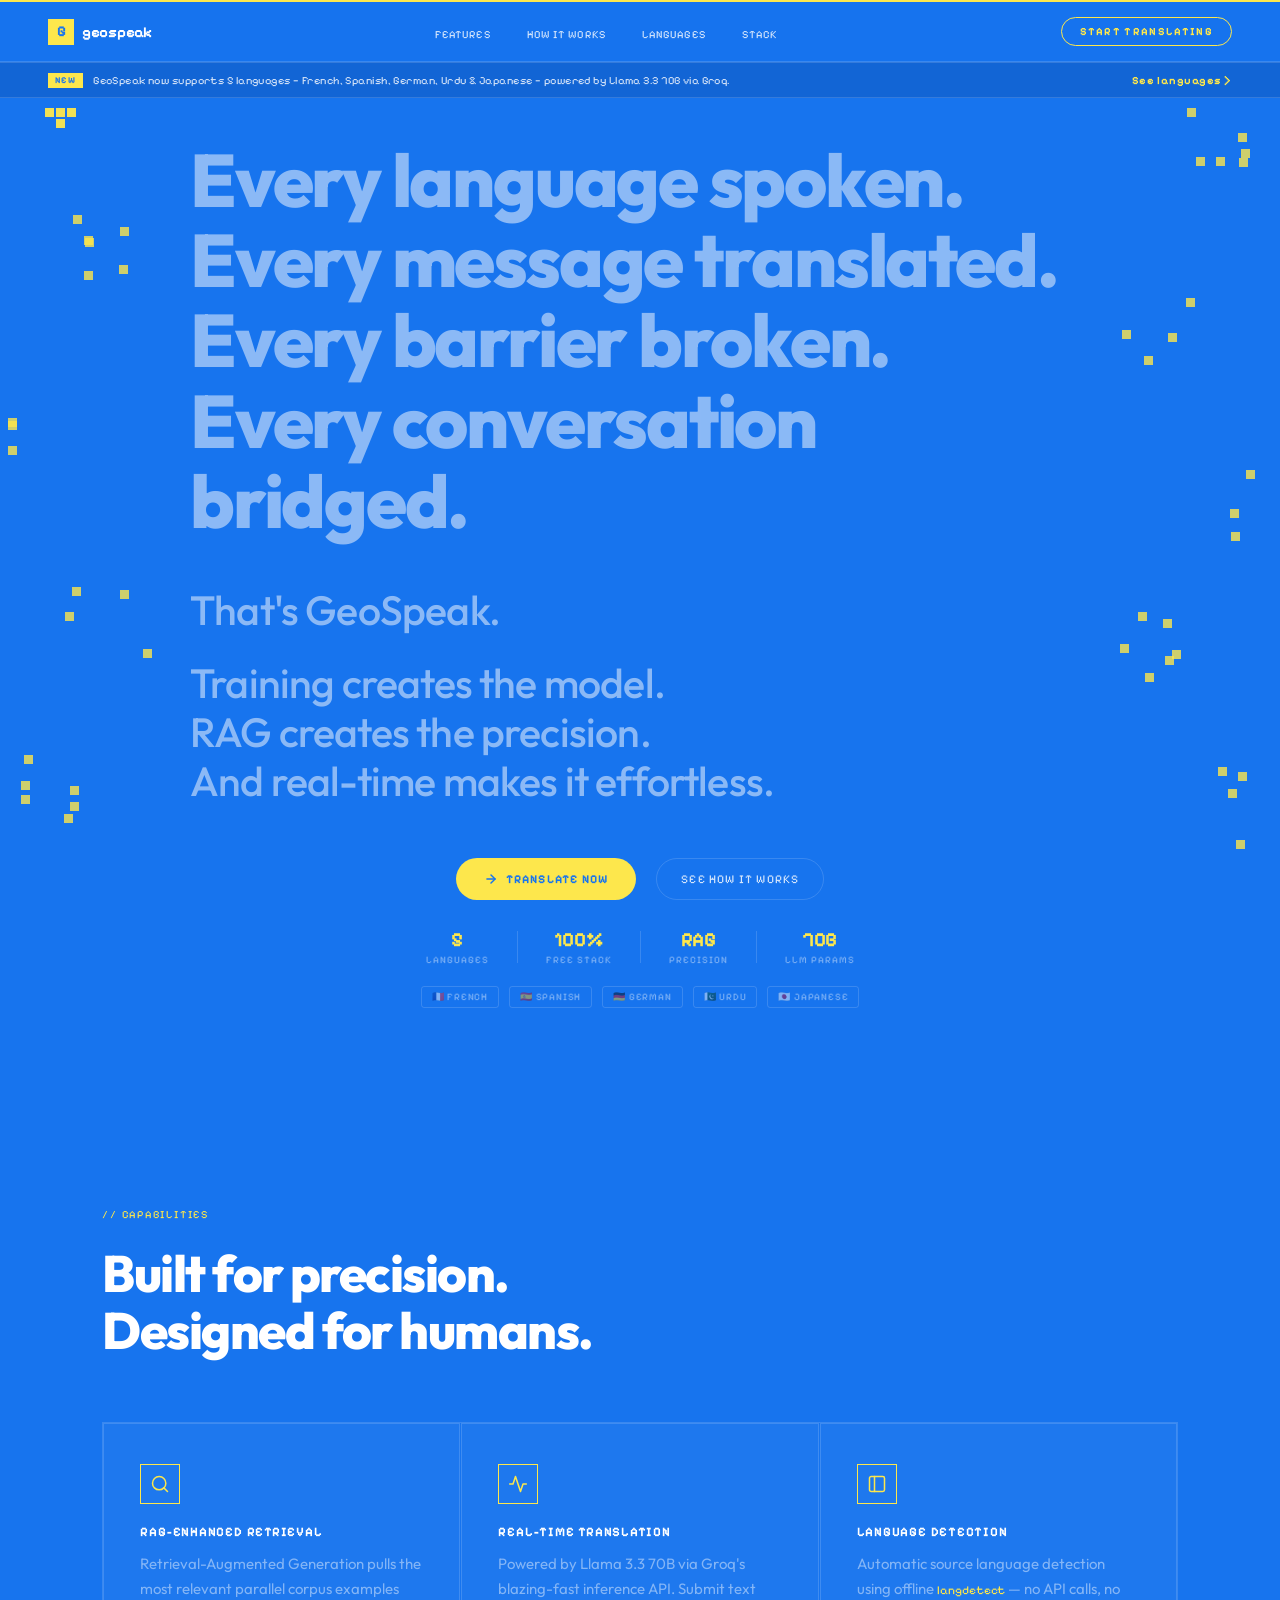
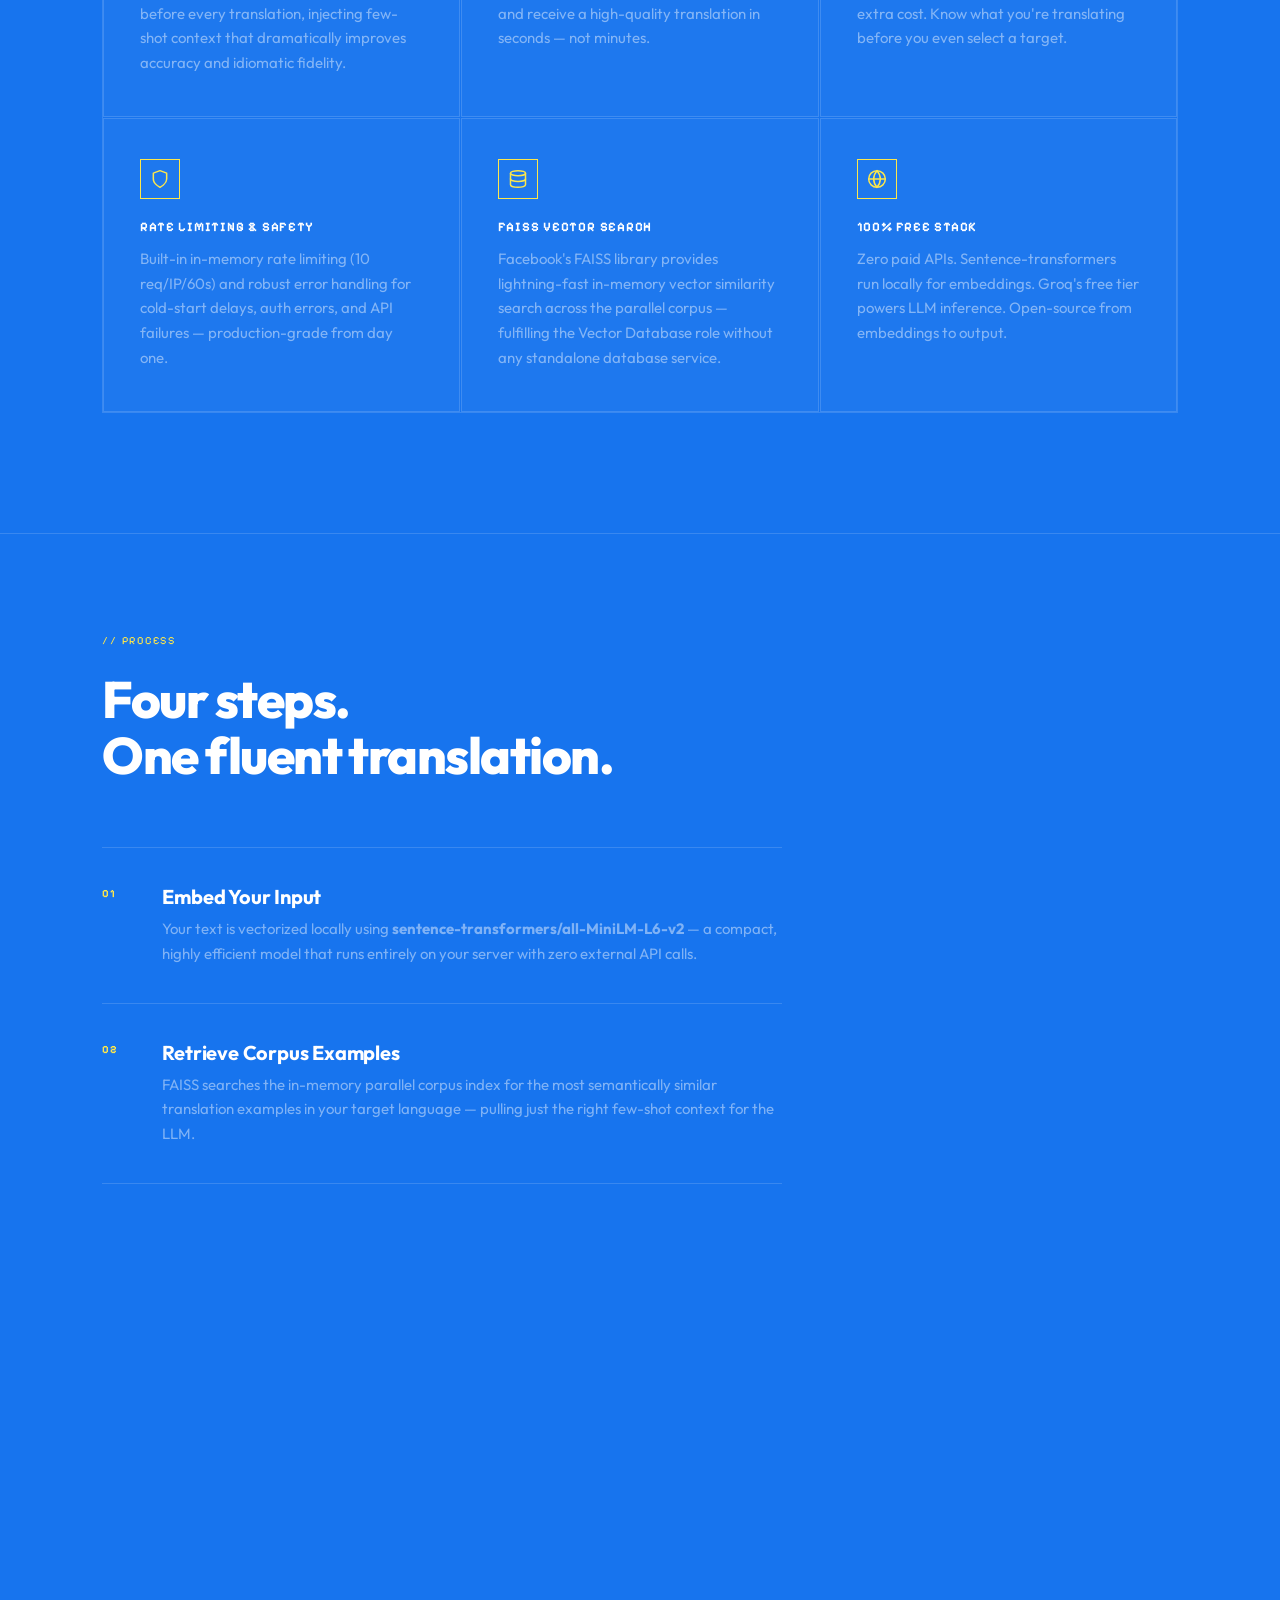
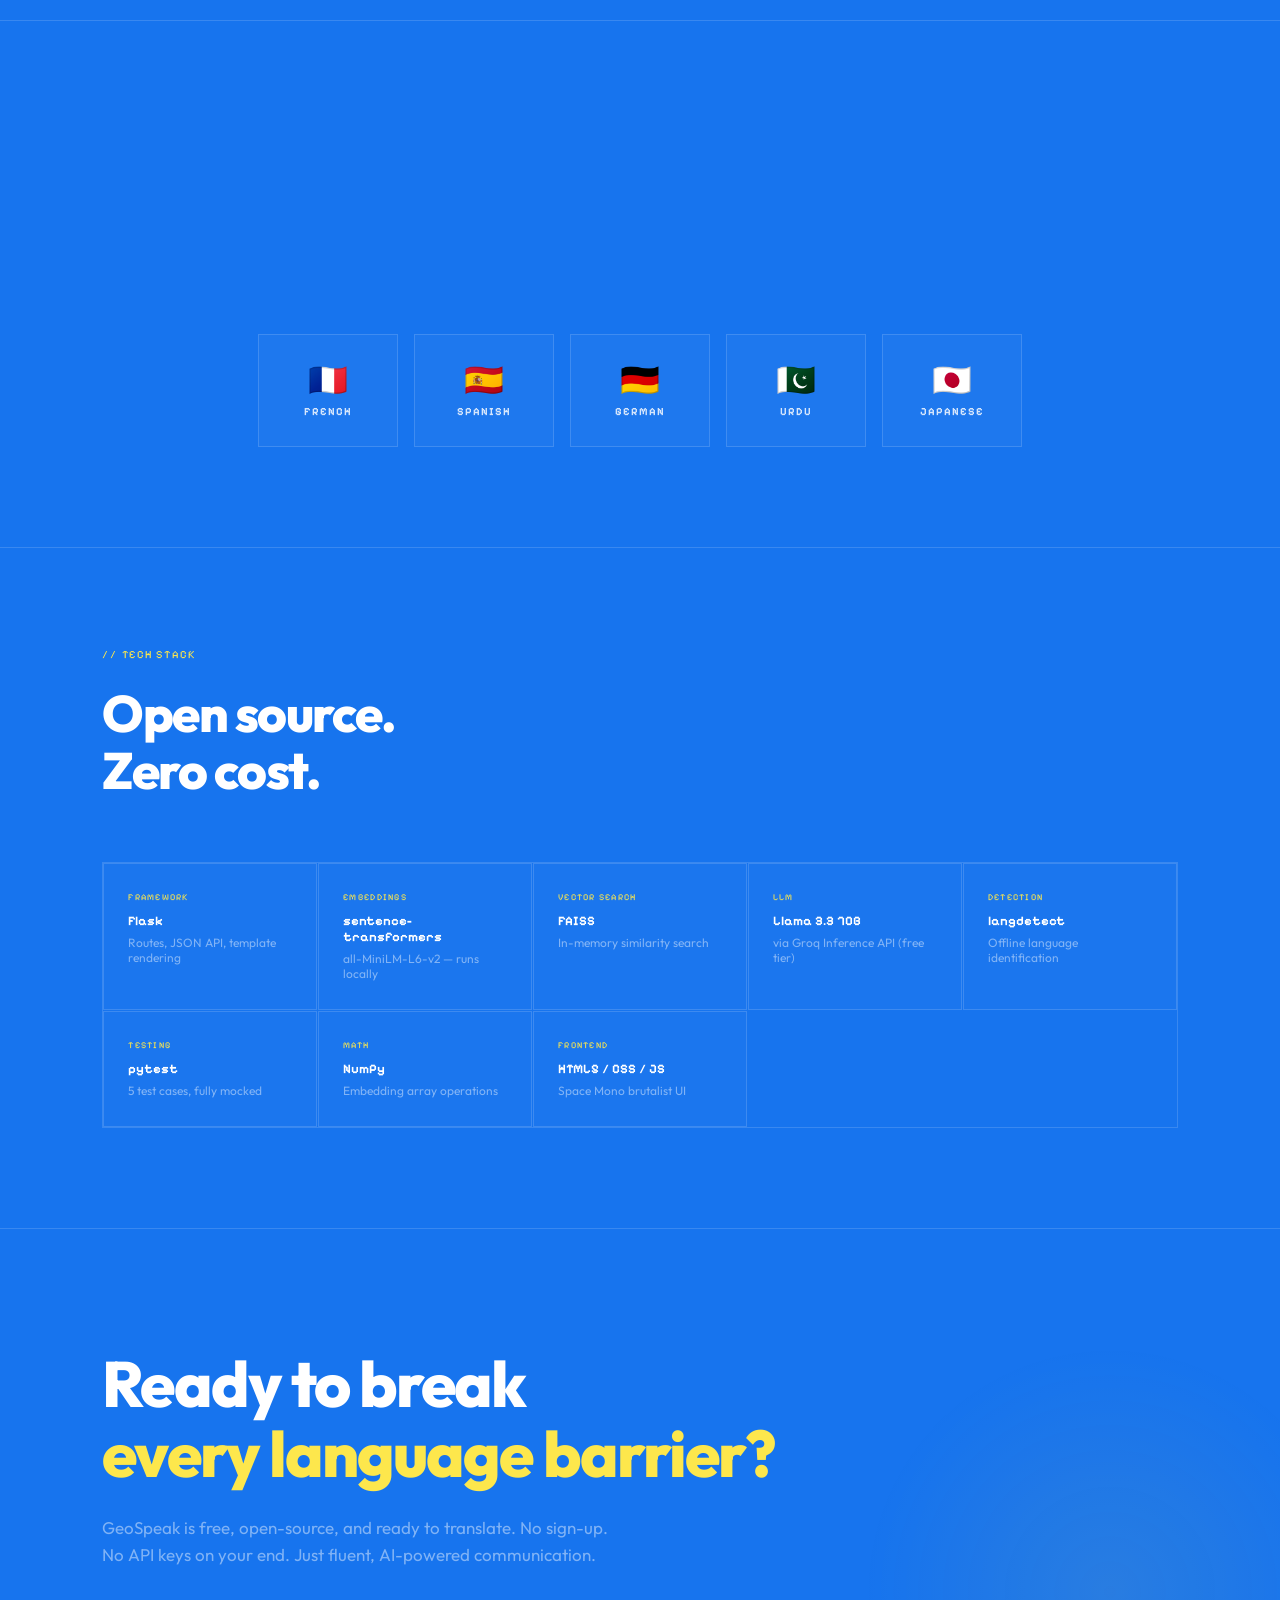
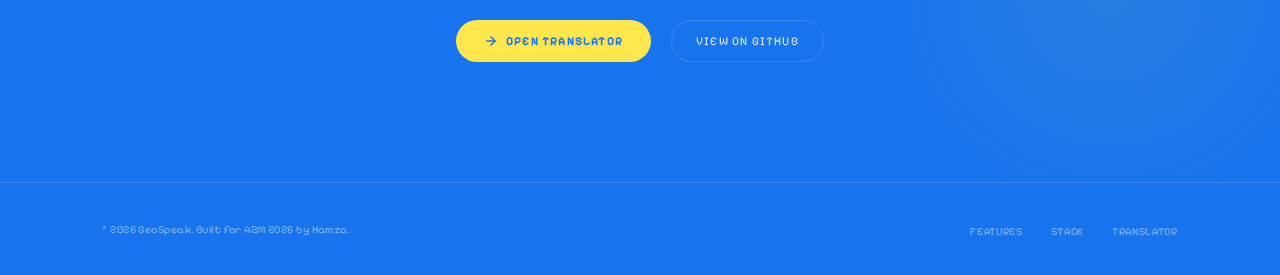
==== templates/landing.html @ c58aab1f "feat: added landing page" ====
<!DOCTYPE html>
<html lang="en">
<head>
  <meta charset="UTF-8" />
  <meta name="viewport" content="width=device-width, initial-scale=1.0" />
  <meta name="description" content="GeoSpeak — AI-powered real-time language translation. Break every language barrier with RAG-enhanced precision. Free, fast, and built for humans." />
  <meta name="keywords" content="GeoSpeak, AI translation, language translation, RAG, NLP, free translation, multilingual" />
  <meta property="og:title" content="GeoSpeak — AI Translation, Zero Barriers" />
  <meta property="og:description" content="Real-time AI translation powered by RAG and open-source LLMs. No API costs. No limits." />
  <title>GeoSpeak — AI Translation, Zero Barriers</title>

  <!-- Google Fonts -->
  <link rel="preconnect" href="https://fonts.googleapis.com" />
  <link rel="preconnect" href="https://fonts.gstatic.com" crossorigin />
  <link href="https://fonts.googleapis.com/css2?family=Pixelify+Sans:wght@400;500;600;700&family=Outfit:wght@300;400;500;600;700;800;900&display=swap" rel="stylesheet" />

  <!-- Landing Stylesheet -->
  <link rel="stylesheet" href="/static/landing.css" />
</head>
<body>

  <!-- ══ Top accent border ══════════════════════════════════════ -->
  <div class="top-border" aria-hidden="true"></div>

  <!-- ══ Dynamic pixel canvas — sides only (fixed, z-index:0) ════ -->
  <canvas id="pixel-canvas" class="decor-canvas" aria-hidden="true"></canvas>

  <!-- ══ Navbar ═════════════════════════════════════════════════ -->
  <nav class="navbar" role="navigation" aria-label="Main navigation">
    <a href="/" class="logo" id="logo-home">
      <div class="logo-mark" aria-hidden="true">G</div>
      geospeak
    </a>

    <ul class="nav-links" role="list">
      <li><a href="#features" id="nav-features">Features</a></li>
      <li><a href="#how-it-works" id="nav-how">How It Works</a></li>
      <li><a href="#languages" id="nav-languages">Languages</a></li>
      <li><a href="#stack" id="nav-stack">Stack</a></li>
    </ul>

    <a href="/app" class="nav-cta" id="nav-cta-translate">
      Start Translating
    </a>
  </nav>

  <!-- ══ Announcement Ticker ════════════════════════════════════ -->
  <div class="ticker" role="banner" aria-label="Announcement">
    <span class="ticker-badge">New</span>
    <span class="ticker-text">
      GeoSpeak now supports 5 languages — French, Spanish, German, Urdu &amp; Japanese — powered by Llama 3.3 70B via Groq.
    </span>
    <a href="#languages" class="ticker-link" id="ticker-readmore">See languages &gt;</a>
  </div>

  <!-- ══ Hero Section ═══════════════════════════════════════════ -->
  <section class="hero" id="hero" aria-label="Hero">

    <!-- hero headline block -->

    <div class="hero-block">
      <h1>
        <span class="hero-line" data-tier="1" data-delay="0">Every language spoken.</span>
        <span class="hero-line" data-tier="2" data-delay="100">Every message translated.</span>
        <span class="hero-line" data-tier="3" data-delay="200">Every barrier broken.</span>
        <span class="hero-line" data-tier="4" data-delay="300">Every conversation bridged.</span>
      </h1>

      <span class="hero-gap"></span>

      <p class="hero-para" data-tier="1" data-delay="480">That's GeoSpeak.</p>

      <span class="hero-gap" style="height:24px;"></span>

      <p class="hero-para" data-tier="2" data-delay="620">Training creates the model.</p>
      <p class="hero-para" data-tier="3" data-delay="740">RAG creates the precision.</p>
      <p class="hero-para" data-tier="4" data-delay="860">And real-time makes it effortless.</p>

      <!-- CTA buttons -->
      <div class="hero-cta-row" id="hero-cta-row">
        <a href="/app" class="btn-primary" id="cta-translate-now">
          <svg width="14" height="14" viewBox="0 0 24 24" fill="none" stroke="currentColor" stroke-width="2.5" stroke-linecap="round" stroke-linejoin="round" aria-hidden="true"><line x1="5" y1="12" x2="19" y2="12"/><polyline points="12 5 19 12 12 19"/></svg>
          Translate Now
        </a>
        <a href="#how-it-works" class="btn-outline" id="cta-see-how">
          See How It Works
        </a>
      </div>

      <!-- Stats row -->
      <div class="hero-stats" id="hero-stats">
        <div class="stat-item">
          <span class="stat-value">5</span>
          <span class="stat-label">Languages</span>
        </div>
        <div class="stat-sep"></div>
        <div class="stat-item">
          <span class="stat-value">100%</span>
          <span class="stat-label">Free Stack</span>
        </div>
        <div class="stat-sep"></div>
        <div class="stat-item">
          <span class="stat-value">RAG</span>
          <span class="stat-label">Precision</span>
        </div>
        <div class="stat-sep"></div>
        <div class="stat-item">
          <span class="stat-value">70B</span>
          <span class="stat-label">LLM Params</span>
        </div>
      </div>

      <!-- Language pills -->
      <div class="lang-strip" id="lang-strip">
        <span class="lang-pill">🇫🇷 French</span>
        <span class="lang-pill">🇪🇸 Spanish</span>
        <span class="lang-pill">🇩🇪 German</span>
        <span class="lang-pill">🇵🇰 Urdu</span>
        <span class="lang-pill">🇯🇵 Japanese</span>
      </div>
    </div>
  </section>

  <!-- ══ Features Section ════════════════════════════════════════ -->
  <section class="features" id="features" aria-label="Features">
    <p class="section-eyebrow reveal">// capabilities</p>
    <h2 class="section-title reveal">Built for precision.<br/>Designed for humans.</h2>

    <div class="features-grid">

      <div class="feature-card reveal">
        <div class="feature-icon" aria-hidden="true">
          <svg width="20" height="20" viewBox="0 0 24 24" fill="none" stroke="currentColor" stroke-width="1.8" stroke-linecap="round" stroke-linejoin="round"><circle cx="11" cy="11" r="8"/><line x1="21" y1="21" x2="16.65" y2="16.65"/></svg>
        </div>
        <h3 class="feature-title">RAG-Enhanced Retrieval</h3>
        <p class="feature-desc">Retrieval-Augmented Generation pulls the most relevant parallel corpus examples before every translation, injecting few-shot context that dramatically improves accuracy and idiomatic fidelity.</p>
      </div>

      <div class="feature-card reveal">
        <div class="feature-icon" aria-hidden="true">
          <svg width="20" height="20" viewBox="0 0 24 24" fill="none" stroke="currentColor" stroke-width="1.8" stroke-linecap="round" stroke-linejoin="round"><polyline points="22 12 18 12 15 21 9 3 6 12 2 12"/></svg>
        </div>
        <h3 class="feature-title">Real-Time Translation</h3>
        <p class="feature-desc">Powered by Llama 3.3 70B via Groq's blazing-fast inference API. Submit text and receive a high-quality translation in seconds — not minutes.</p>
      </div>

      <div class="feature-card reveal">
        <div class="feature-icon" aria-hidden="true">
          <svg width="20" height="20" viewBox="0 0 24 24" fill="none" stroke="currentColor" stroke-width="1.8" stroke-linecap="round" stroke-linejoin="round"><rect x="3" y="3" width="18" height="18" rx="2"/><line x1="9" y1="3" x2="9" y2="21"/></svg>
        </div>
        <h3 class="feature-title">Language Detection</h3>
        <p class="feature-desc">Automatic source language detection using offline <code style="font-family:var(--mono);font-size:12px;color:var(--accent);">langdetect</code> — no API calls, no extra cost. Know what you're translating before you even select a target.</p>
      </div>

      <div class="feature-card reveal">
        <div class="feature-icon" aria-hidden="true">
          <svg width="20" height="20" viewBox="0 0 24 24" fill="none" stroke="currentColor" stroke-width="1.8" stroke-linecap="round" stroke-linejoin="round"><path d="M12 22s8-4 8-10V5l-8-3-8 3v7c0 6 8 10 8 10z"/></svg>
        </div>
        <h3 class="feature-title">Rate Limiting & Safety</h3>
        <p class="feature-desc">Built-in in-memory rate limiting (10 req/IP/60s) and robust error handling for cold-start delays, auth errors, and API failures — production-grade from day one.</p>
      </div>

      <div class="feature-card reveal">
        <div class="feature-icon" aria-hidden="true">
          <svg width="20" height="20" viewBox="0 0 24 24" fill="none" stroke="currentColor" stroke-width="1.8" stroke-linecap="round" stroke-linejoin="round"><ellipse cx="12" cy="5" rx="9" ry="3"/><path d="M21 12c0 1.66-4 3-9 3s-9-1.34-9-3"/><path d="M3 5v14c0 1.66 4 3 9 3s9-1.34 9-3V5"/></svg>
        </div>
        <h3 class="feature-title">FAISS Vector Search</h3>
        <p class="feature-desc">Facebook's FAISS library provides lightning-fast in-memory vector similarity search across the parallel corpus — fulfilling the Vector Database role without any standalone database service.</p>
      </div>

      <div class="feature-card reveal">
        <div class="feature-icon" aria-hidden="true">
          <svg width="20" height="20" viewBox="0 0 24 24" fill="none" stroke="currentColor" stroke-width="1.8" stroke-linecap="round" stroke-linejoin="round"><circle cx="12" cy="12" r="10"/><line x1="2" y1="12" x2="22" y2="12"/><path d="M12 2a15.3 15.3 0 0 1 4 10 15.3 15.3 0 0 1-4 10 15.3 15.3 0 0 1-4-10 15.3 15.3 0 0 1 4-10z"/></svg>
        </div>
        <h3 class="feature-title">100% Free Stack</h3>
        <p class="feature-desc">Zero paid APIs. Sentence-transformers run locally for embeddings. Groq's free tier powers LLM inference. Open-source from embeddings to output.</p>
      </div>

    </div>
  </section>

  <!-- ══ How It Works ════════════════════════════════════════════ -->
  <section class="how-it-works" id="how-it-works" aria-label="How it works">
    <p class="section-eyebrow reveal">// process</p>
    <h2 class="section-title reveal">Four steps.<br/>One fluent translation.</h2>

    <div class="steps-list">

      <div class="step-item reveal">
        <span class="step-num">01</span>
        <div class="step-body">
          <h3 class="step-title">Embed Your Input</h3>
          <p class="step-desc">Your text is vectorized locally using <strong>sentence-transformers/all-MiniLM-L6-v2</strong> — a compact, highly efficient model that runs entirely on your server with zero external API calls.</p>
        </div>
      </div>

      <div class="step-item reveal">
        <span class="step-num">02</span>
        <div class="step-body">
          <h3 class="step-title">Retrieve Corpus Examples</h3>
          <p class="step-desc">FAISS searches the in-memory parallel corpus index for the most semantically similar translation examples in your target language — pulling just the right few-shot context for the LLM.</p>
        </div>
      </div>

      <div class="step-item reveal">
        <span class="step-num">03</span>
        <div class="step-body">
          <h3 class="step-title">Build the Prompt</h3>
          <p class="step-desc">Retrieved examples are assembled into a structured few-shot instruction prompt — giving Llama 3.3 70B exactly the linguistic context it needs to generate an idiomatic, accurate translation.</p>
        </div>
      </div>

      <div class="step-item reveal">
        <span class="step-num">04</span>
        <div class="step-body">
          <h3 class="step-title">Return the Translation</h3>
          <p class="step-desc">The Groq inference API responds with a clean translation. GeoSpeak strips any model preamble, displays the result, and gives you a one-click copy — ready to use instantly.</p>
        </div>
      </div>

    </div>
  </section>

  <!-- ══ Languages Section ═══════════════════════════════════════ -->
  <section class="languages" id="languages" aria-label="Supported languages">
    <p class="section-eyebrow reveal">// languages</p>
    <h2 class="section-title reveal" style="max-width:100%; text-align:center;">Five languages.<br/>One interface.</h2>

    <div class="lang-grid">
      <div class="lang-card reveal">
        <span class="lang-flag">🇫🇷</span>
        <span class="lang-name">French</span>
      </div>
      <div class="lang-card reveal">
        <span class="lang-flag">🇪🇸</span>
        <span class="lang-name">Spanish</span>
      </div>
      <div class="lang-card reveal">
        <span class="lang-flag">🇩🇪</span>
        <span class="lang-name">German</span>
      </div>
      <div class="lang-card reveal">
        <span class="lang-flag">🇵🇰</span>
        <span class="lang-name">Urdu</span>
      </div>
      <div class="lang-card reveal">
        <span class="lang-flag">🇯🇵</span>
        <span class="lang-name">Japanese</span>
      </div>
    </div>
  </section>

  <!-- ══ Tech Stack Section ═══════════════════════════════════════ -->
  <section class="stack-section" id="stack" aria-label="Technology stack">
    <p class="section-eyebrow reveal">// tech stack</p>
    <h2 class="section-title reveal">Open source.<br/>Zero cost.</h2>

    <div class="stack-grid">
      <div class="stack-item reveal">
        <span class="stack-label">Framework</span>
        <span class="stack-name">Flask</span>
        <span class="stack-sub">Routes, JSON API, template rendering</span>
      </div>
      <div class="stack-item reveal">
        <span class="stack-label">Embeddings</span>
        <span class="stack-name">sentence-transformers</span>
        <span class="stack-sub">all-MiniLM-L6-v2 — runs locally</span>
      </div>
      <div class="stack-item reveal">
        <span class="stack-label">Vector Search</span>
        <span class="stack-name">FAISS</span>
        <span class="stack-sub">In-memory similarity search</span>
      </div>
      <div class="stack-item reveal">
        <span class="stack-label">LLM</span>
        <span class="stack-name">Llama 3.3 70B</span>
        <span class="stack-sub">via Groq Inference API (free tier)</span>
      </div>
      <div class="stack-item reveal">
        <span class="stack-label">Detection</span>
        <span class="stack-name">langdetect</span>
        <span class="stack-sub">Offline language identification</span>
      </div>
      <div class="stack-item reveal">
        <span class="stack-label">Testing</span>
        <span class="stack-name">pytest</span>
        <span class="stack-sub">5 test cases, fully mocked</span>
      </div>
      <div class="stack-item reveal">
        <span class="stack-label">Math</span>
        <span class="stack-name">NumPy</span>
        <span class="stack-sub">Embedding array operations</span>
      </div>
      <div class="stack-item reveal">
        <span class="stack-label">Frontend</span>
        <span class="stack-name">HTML5 / CSS / JS</span>
        <span class="stack-sub">Space Mono brutalist UI</span>
      </div>
    </div>
  </section>

  <!-- ══ CTA Section ═════════════════════════════════════════════ -->
  <section class="cta-section" id="cta" aria-label="Call to action">
    <h2 class="cta-headline reveal">
      Ready to break<br /><span>every language barrier?</span>
    </h2>
    <p class="cta-sub reveal">
      GeoSpeak is free, open-source, and ready to translate. No sign-up. No API keys on your end. Just fluent, AI-powered communication.
    </p>
    <div class="hero-cta-row reveal" id="cta-buttons">
      <a href="/app" class="btn-primary" id="cta-bottom-translate">
        <svg width="14" height="14" viewBox="0 0 24 24" fill="none" stroke="currentColor" stroke-width="2.5" stroke-linecap="round" stroke-linejoin="round" aria-hidden="true"><line x1="5" y1="12" x2="19" y2="12"/><polyline points="12 5 19 12 12 19"/></svg>
        Open Translator
      </a>
      <a href="https://github.com" class="btn-outline" id="cta-bottom-github" target="_blank" rel="noopener">
        View on GitHub
      </a>
    </div>
  </section>

  <!-- ══ Footer ══════════════════════════════════════════════════ -->
  <footer role="contentinfo">
    <span class="footer-copy">&copy; 2026 GeoSpeak. Built for AZM 2026 by Hamza.</span>
    <ul class="footer-links" role="list">
      <li><a href="#features" id="footer-features">Features</a></li>
      <li><a href="#stack" id="footer-stack">Stack</a></li>
      <li><a href="/app" id="footer-app">Translator</a></li>
    </ul>
  </footer>

  <script>
    document.addEventListener('DOMContentLoaded', () => {

      // ── 1. Hero CTA / stats / lang-strip fade-in on load ──────────
      setTimeout(() => document.getElementById('hero-cta-row')?.classList.add('visible'), 600);
      setTimeout(() => document.getElementById('hero-stats')?.classList.add('visible'),   900);
      setTimeout(() => document.getElementById('lang-strip')?.classList.add('visible'),  1100);

      // ── 2. Hero lines & paras: increase opacity on scroll (0.5 -> 1.0) ──
      const heroTextEls = document.querySelectorAll('.hero-line, .hero-para');

      function updateHeroScroll() {
        const scrollY = window.pageYOffset || document.documentElement.scrollTop || document.body.scrollTop || window.scrollY || 0;
        
        heroTextEls.forEach((el, index) => {
          // Line-by-line staggered progression
          const start = index * 40;
          const duration = 80;
          
          let lineProgress = 0;
          if (scrollY > start) {
            lineProgress = Math.min((scrollY - start) / duration, 1);
          }
          
          // Global scroll factor so all lines respond immediately
          const globalProgress = Math.min(scrollY / 360, 1) * 0.4;
          
          const totalProgress = Math.min(Math.max(lineProgress, globalProgress), 1);
          const opacity = (0.5 + 0.5 * totalProgress).toFixed(2);
          
          el.style.opacity = opacity;
          
          if (totalProgress >= 0.8) {
            el.classList.add('focused');
          } else {
            el.classList.remove('focused');
          }
        });
      }

      window.addEventListener('scroll', updateHeroScroll, { passive: true });
      document.addEventListener('scroll', updateHeroScroll, { passive: true });
      window.addEventListener('resize', updateHeroScroll, { passive: true });
      window.addEventListener('load', updateHeroScroll);
      updateHeroScroll();

      // ── 3. General scroll-reveal (.reveal elements) ───────────────
      const revealObserver = new IntersectionObserver((entries) => {
        entries.forEach(entry => {
          if (entry.isIntersecting) {
            entry.target.classList.add('visible');
            revealObserver.unobserve(entry.target);
          }
        });
      }, { threshold: 0.12, rootMargin: '0px 0px -40px 0px' });

      document.querySelectorAll('.reveal').forEach((el, i) => {
        el.style.transitionDelay = `${(i % 6) * 0.08}s`;
        revealObserver.observe(el);
      });

      // ── 4. Smooth anchor scrolling ───────────────────────────────
      document.querySelectorAll('a[href^="#"]').forEach(anchor => {
        anchor.addEventListener('click', e => {
          const target = document.querySelector(anchor.getAttribute('href'));
          if (target) {
            e.preventDefault();
            target.scrollIntoView({ behavior: 'smooth', block: 'start' });
          }
        });
      });

      // ── 5. Pixel Merging & Detaching Simulation (Sides Only) ──────
      const canvas = document.getElementById('pixel-canvas');
      if (!canvas) return;
      const ctx = canvas.getContext('2d');

      let width = window.innerWidth;
      let height = window.innerHeight;

      function resizeCanvas() {
        const dpr = window.devicePixelRatio || 1;
        width = window.innerWidth;
        height = window.innerHeight;
        canvas.width = Math.floor(width * dpr);
        canvas.height = Math.floor(height * dpr);
        canvas.style.width = width + 'px';
        canvas.style.height = height + 'px';
        ctx.setTransform(dpr, 0, 0, dpr, 0, 0);
      }
      window.addEventListener('resize', resizeCanvas);
      resizeCanvas();

      // Shape catalogs for different pixel counts
      const SHAPES_2 = [
        [[0, 0], [1, 0]],       // horizontal domino
        [[0, 0], [0, 1]],       // vertical domino
      ];
      const SHAPES_3 = [
        [[0, 0], [1, 0], [2, 0]], // horizontal 3-bar
        [[0, 0], [0, 1], [0, 2]], // vertical 3-bar
        [[0, 0], [0, 1], [1, 1]], // L-tromino
        [[1, 0], [0, 1], [1, 1]], // reversed L
        [[0, 0], [1, 0], [1, 1]], // top L
      ];
      const SHAPES_4 = [
        [[0, 0], [1, 0], [0, 1], [1, 1]], // 2x2 square
        [[0, 0], [1, 0], [2, 0], [3, 0]], // 4-bar
        [[0, 0], [0, 1], [0, 2], [0, 3]], // vertical 4-bar
        [[0, 0], [1, 0], [2, 0], [1, 1]], // T-shape
        [[0, 0], [0, 1], [0, 2], [1, 2]], // L-tetromino
      ];
      const SHAPES_6 = [
        [[0, 0], [1, 0], [2, 0], [0, 1], [1, 1], [2, 1]], // 2x3 chip block
        [[0, 0], [1, 0], [0, 1], [1, 1], [0, 2], [1, 2]], // 3x2 chip block
      ];

      function getShapesForCount(count) {
        if (count === 2) return SHAPES_2;
        if (count === 3) return SHAPES_3;
        if (count === 4) return SHAPES_4;
        return SHAPES_6;
      }

      function easeInOutCubic(t) {
        return t < 0.5 ? 4 * t * t * t : 1 - Math.pow(-2 * t + 2, 3) / 2;
      }
      function easeOutQuad(t) {
        return 1 - (1 - t) * (1 - t);
      }

      const PIXEL_SIZE = 9;
      const PIXEL_GAP = 2;
      const STEP = PIXEL_SIZE + PIXEL_GAP;

      // Cluster configuration — STRICTLY ON SIDES ONLY (left: 2%-11%, right: 89%-97.5%)
      const CLUSTER_DEFS = [
        // Left side (5 clusters, evenly spread top to bottom)
        { side: 'left', xPct: 0.035, yPct: 0.12, count: 4 },
        { side: 'left', xPct: 0.080, yPct: 0.28, count: 6 },
        { side: 'left', xPct: 0.028, yPct: 0.48, count: 3 },
        { side: 'left', xPct: 0.090, yPct: 0.68, count: 4 },
        { side: 'left', xPct: 0.040, yPct: 0.88, count: 6 },

        // Right side (5 clusters, evenly spread top to bottom)
        { side: 'right', xPct: 0.940, yPct: 0.15, count: 6 },
        { side: 'right', xPct: 0.895, yPct: 0.35, count: 4 },
        { side: 'right', xPct: 0.950, yPct: 0.55, count: 3 },
        { side: 'right', xPct: 0.890, yPct: 0.72, count: 6 },
        { side: 'right', xPct: 0.945, yPct: 0.90, count: 4 },
      ];

      class PixelCluster {
        constructor(def, index) {
          this.def = def;
          this.count = def.count;
          this.shapes = getShapesForCount(this.count);
          this.currentShapeIndex = Math.floor(Math.random() * this.shapes.length);

          // State: 'merged', 'detaching', 'detached', 'merging'
          this.state = 'merged';
          this.stateTime = 0;

          // Stagger initial phase so clusters animate asynchronously
          this.mergedDuration = 1800 + Math.random() * 1200;
          this.detachDuration = 900;
          this.detachedDuration = 1200 + Math.random() * 1000;
          this.mergeDuration = 900;

          this.stateTime = (index * 450) % this.mergedDuration;

          this.pixels = [];
          for (let i = 0; i < this.count; i++) {
            this.pixels.push({
              x: 0,
              y: 0,
              startX: 0,
              startY: 0,
              targetX: 0,
              targetY: 0,
              scatterX: 0,
              scatterY: 0,
              seed: Math.random() * 100,
            });
          }

          this.setupPositions();
        }

        getBasePos() {
          return {
            x: this.def.xPct * width,
            y: this.def.yPct * height
          };
        }

        setupPositions() {
          const base = this.getBasePos();
          const shape = this.shapes[this.currentShapeIndex];

          for (let i = 0; i < this.count; i++) {
            const slot = shape[i] || [0, 0];
            const px = base.x + slot[0] * STEP;
            const py = base.y + slot[1] * STEP;
            this.pixels[i].x = px;
            this.pixels[i].y = py;
            this.pixels[i].targetX = px;
            this.pixels[i].targetY = py;
          }
        }

        prepareDetaching() {
          const base = this.getBasePos();
          // Each pixel detaches in a completely random direction every time
          for (let i = 0; i < this.count; i++) {
            const p = this.pixels[i];
            p.startX = p.x;
            p.startY = p.y;

            const angle = Math.random() * Math.PI * 2;
            const dist = 18 + Math.random() * 32;

            // Strict clamp to ensure pixels stay strictly on the side bands
            let rawX = base.x + Math.cos(angle) * dist;
            if (this.def.side === 'left') {
              rawX = Math.max(8, Math.min(rawX, width * 0.125));
            } else {
              rawX = Math.max(width * 0.875, Math.min(rawX, width - 20));
            }

            p.scatterX = rawX;
            p.scatterY = base.y + Math.sin(angle) * dist;
          }
        }

        prepareMerging() {
          const base = this.getBasePos();
          // Pick a DIFFERENT shape from the catalog every cycle
          let nextShapeIndex = Math.floor(Math.random() * this.shapes.length);
          if (this.shapes.length > 1 && nextShapeIndex === this.currentShapeIndex) {
            nextShapeIndex = (nextShapeIndex + 1) % this.shapes.length;
          }
          this.currentShapeIndex = nextShapeIndex;
          const shape = this.shapes[this.currentShapeIndex];

          for (let i = 0; i < this.count; i++) {
            const p = this.pixels[i];
            p.startX = p.x;
            p.startY = p.y;

            const slot = shape[i] || [0, 0];
            p.targetX = base.x + slot[0] * STEP;
            p.targetY = base.y + slot[1] * STEP;
          }
        }

        update(dt, now) {
          this.stateTime += dt;

          if (this.state === 'merged') {
            // Pixels stay locked in formation
            const base = this.getBasePos();
            const shape = this.shapes[this.currentShapeIndex];
            for (let i = 0; i < this.count; i++) {
              const slot = shape[i] || [0, 0];
              this.pixels[i].x = base.x + slot[0] * STEP;
              this.pixels[i].y = base.y + slot[1] * STEP;
            }

            if (this.stateTime >= this.mergedDuration) {
              this.state = 'detaching';
              this.stateTime = 0;
              this.prepareDetaching();
            }
          } else if (this.state === 'detaching') {
            const t = Math.min(this.stateTime / this.detachDuration, 1);
            const ease = easeOutQuad(t);

            for (let i = 0; i < this.count; i++) {
              const p = this.pixels[i];
              p.x = p.startX + (p.scatterX - p.startX) * ease;
              p.y = p.startY + (p.scatterY - p.startY) * ease;
            }

            if (t >= 1) {
              this.state = 'detached';
              this.stateTime = 0;
            }
          } else if (this.state === 'detached') {
            // Subtle floating drift while detached
            for (let i = 0; i < this.count; i++) {
              const p = this.pixels[i];
              const driftX = Math.sin((now / 1000) * 1.5 + p.seed) * 0.4;
              const driftY = Math.cos((now / 1000) * 1.5 + p.seed) * 0.4;
              p.x = p.scatterX + driftX;
              p.y = p.scatterY + driftY;
            }

            if (this.stateTime >= this.detachedDuration) {
              this.state = 'merging';
              this.stateTime = 0;
              this.prepareMerging();
            }
          } else if (this.state === 'merging') {
            const t = Math.min(this.stateTime / this.mergeDuration, 1);
            const ease = easeInOutCubic(t);

            for (let i = 0; i < this.count; i++) {
              const p = this.pixels[i];
              p.x = p.startX + (p.targetX - p.startX) * ease;
              p.y = p.startY + (p.targetY - p.startY) * ease;
            }

            if (t >= 1) {
              this.state = 'merged';
              this.stateTime = 0;
              this.mergedDuration = 1800 + Math.random() * 1200;
            }
          }
        }

        draw(ctx) {
          ctx.fillStyle = '#FDE74C';

          for (let i = 0; i < this.count; i++) {
            const p = this.pixels[i];
            const px = Math.round(p.x);
            const py = Math.round(p.y);

            // Merged pixels look solid and cohesive, detached pixels look slightly luminous
            if (this.state === 'merged') {
              ctx.globalAlpha = 0.95;
            } else {
              ctx.globalAlpha = 0.80;
            }

            ctx.fillRect(px, py, PIXEL_SIZE, PIXEL_SIZE);
          }
          ctx.globalAlpha = 1;
        }
      }

      const clusters = CLUSTER_DEFS.map((def, i) => new PixelCluster(def, i));

      let lastTime = performance.now();
      function loop(now) {
        const dt = Math.min(now - lastTime, 100);
        lastTime = now;

        ctx.clearRect(0, 0, width, height);

        for (let i = 0; i < clusters.length; i++) {
          clusters[i].update(dt, now);
          clusters[i].draw(ctx);
        }

        requestAnimationFrame(loop);
      }
      requestAnimationFrame(loop);
    });
  </script>

</body>
</html>
---- static/landing.css ----
/* ============================================================
   GeoSpeak -- Landing Page Stylesheet
   Design: "Terminal Chic" (Neo-brutalist + Swiss typography)
   Background : #1774EE  |  Accent : #FDE74C
   ============================================================ */

@import url('https://fonts.googleapis.com/css2?family=Pixelify+Sans:wght@400;500;600;700&family=Outfit:wght@300;400;500;600;700;800;900&display=swap');

:root {
    --bg: #1774EE;
    --bg-dark: #1260CC;
    --accent: #FDE74C;
    --accent-dim: rgba(253, 231, 76, 0.25);
    --text-primary: #FFFFFF;
    --text-secondary: rgba(255, 255, 255, 0.82);
    --text-muted: rgba(255, 255, 255, 0.45);
    --text-faint: rgba(255, 255, 255, 0.22);
    --border: rgba(253, 231, 76, 0.35);
    --border-light: rgba(255, 255, 255, 0.15);
    --mono: 'Pixelify Sans', 'Courier New', monospace;
    --sans: 'Outfit', system-ui, sans-serif;
}

*,
*::before,
*::after {
    box-sizing: border-box;
    margin: 0;
    padding: 0;
}

html {
    scroll-behavior: smooth;
}

body {
    font-family: var(--sans);
    background-color: var(--bg);
    color: var(--text-primary);
    min-height: 100vh;
    overflow-x: hidden;
    -webkit-font-smoothing: antialiased;
}

a {
    color: inherit;
    text-decoration: none;
}

.top-border {
    width: 100%;
    height: 2px;
    background: var(--accent);
    position: fixed;
    top: 0;
    left: 0;
    z-index: 1000;
}

.navbar {
    position: fixed;
    top: 2px;
    left: 0;
    right: 0;
    z-index: 999;
    display: flex;
    align-items: center;
    justify-content: space-between;
    padding: 0 48px;
    height: 60px;
    background: rgba(23, 116, 238, 0.92);
    backdrop-filter: blur(12px);
    -webkit-backdrop-filter: blur(12px);
    border-bottom: 1px solid var(--border-light);
}

.logo {
    display: flex;
    align-items: center;
    gap: 8px;
    font-family: var(--mono);
    font-size: 15px;
    font-weight: 700;
    letter-spacing: -0.02em;
    color: var(--text-primary);
    transition: opacity 0.2s;
}

.logo:hover {
    opacity: 0.85;
}

.logo-mark {
    width: 26px;
    height: 26px;
    background: var(--accent);
    display: flex;
    align-items: center;
    justify-content: center;
    color: var(--bg);
    font-size: 15px;
    font-weight: 700;
    line-height: 1;
    flex-shrink: 0;
}

.nav-links {
    display: flex;
    align-items: center;
    gap: 36px;
    list-style: none;
}

.nav-links a {
    font-family: var(--mono);
    font-size: 11px;
    font-weight: 400;
    letter-spacing: 0.1em;
    text-transform: uppercase;
    color: var(--text-secondary);
    transition: color 0.2s;
    position: relative;
}

.nav-links a::after {
    content: '';
    position: absolute;
    bottom: -3px;
    left: 0;
    width: 0;
    height: 1px;
    background: var(--accent);
    transition: width 0.25s ease;
}

.nav-links a:hover {
    color: var(--text-primary);
}

.nav-links a:hover::after {
    width: 100%;
}

.nav-cta {
    font-family: var(--mono);
    font-size: 11px;
    font-weight: 700;
    letter-spacing: 0.12em;
    text-transform: uppercase;
    color: var(--accent);
    border: 1.5px solid var(--accent);
    border-radius: 999px;
    padding: 7px 18px;
    background: transparent;
    transition: background 0.2s, color 0.2s, transform 0.15s;
    cursor: pointer;
    white-space: nowrap;
}

.nav-cta:hover {
    background: var(--accent);
    color: var(--bg);
    transform: translateY(-1px);
}

.ticker {
    position: absolute;
    top: 62px;
    left: 0;
    right: 0;
    z-index: 998;
    height: 36px;
    display: flex;
    align-items: center;
    padding: 0 48px;
    border-top: 1px solid var(--border-light);
    border-bottom: 1px solid var(--border-light);
    background: rgba(18, 96, 204, 0.75);
    backdrop-filter: blur(8px);
    -webkit-backdrop-filter: blur(8px);
    gap: 10px;
}

.ticker-badge {
    font-family: var(--mono);
    font-size: 9px;
    font-weight: 700;
    letter-spacing: 0.15em;
    text-transform: uppercase;
    color: var(--bg);
    background: var(--accent);
    padding: 2px 7px;
    flex-shrink: 0;
}

.ticker-text {
    font-family: var(--mono);
    font-size: 11px;
    letter-spacing: 0.04em;
    color: var(--text-secondary);
    white-space: nowrap;
    overflow: hidden;
    text-overflow: ellipsis;
    flex: 1;
}

.ticker-link {
    font-family: var(--mono);
    font-size: 11px;
    font-weight: 700;
    letter-spacing: 0.05em;
    color: var(--accent);
    flex-shrink: 0;
    transition: opacity 0.2s;
}

.ticker-link:hover {
    opacity: 0.75;
}

.hero {
    min-height: 100vh;
    padding-top: 140px;
    padding-left: clamp(48px, 8vw, 140px);
    padding-right: clamp(48px, 8vw, 140px);
    padding-bottom: 80px;
    position: relative;
    display: flex;
    flex-direction: column;
    justify-content: center;
    align-items: center;
    text-align: center;
}

.hero-block {
    position: relative;
    z-index: 2;
    max-width: 900px;
    width: 100%;
}

.hero-line {
    text-align: start;
    display: block;
    font-family: var(--sans);
    font-weight: 800;
    font-size: clamp(38px, 5.8vw, 76px);
    line-height: 1.08;
    letter-spacing: -0.03em;
    color: #FFFFFF;
    opacity: 0.5;
    transform: translateY(0);
    transition: opacity 0.1s ease-out, color 0.2s ease, text-shadow 0.2s ease;
    will-change: opacity;
}

.hero-line.focused {
    opacity: 1 !important;
    color: #FFFFFF;
    text-shadow: 0 0 20px rgba(253, 231, 76, 0.35);
}

.hero-line:hover {
    color: var(--accent) !important;
    opacity: 1 !important;
}

.hero-gap {
    display: block;
    height: clamp(32px, 5vh, 56px);
}

.hero-para {
    text-align: start;
    font-family: var(--sans);
    font-size: clamp(22px, 3.2vw, 44px);
    font-weight: 500;
    line-height: 1.2;
    letter-spacing: -0.02em;
    color: #FFFFFF;
    opacity: 0.5;
    transition: opacity 0.1s ease-out, color 0.2s ease, text-shadow 0.2s ease;
    will-change: opacity;
}

.hero-para.focused {
    opacity: 1 !important;
    color: #FFFFFF;
    text-shadow: 0 0 20px rgba(253, 231, 76, 0.35);
}

.hero-para:hover {
    color: var(--accent) !important;
    opacity: 1 !important;
}

.hero-cta-row {
    margin-top: 52px;
    display: flex;
    align-items: center;
    justify-content: center;
    gap: 20px;
    flex-wrap: wrap;
    opacity: 0;
    transform: translateY(18px);
    transition: opacity 0.8s 0.4s cubic-bezier(0.22, 1, 0.36, 1), transform 0.8s 0.4s cubic-bezier(0.22, 1, 0.36, 1);
}

.hero-cta-row.visible {
    opacity: 1;
    transform: translateY(0);
}

.btn-primary {
    display: inline-flex;
    align-items: center;
    gap: 8px;
    font-family: var(--mono);
    font-size: 12px;
    font-weight: 700;
    letter-spacing: 0.1em;
    text-transform: uppercase;
    color: var(--bg);
    background: var(--accent);
    border: none;
    border-radius: 999px;
    padding: 14px 28px;
    cursor: pointer;
    transition: filter 0.2s, transform 0.15s;
    text-decoration: none;
}

.btn-primary:hover {
    filter: brightness(1.08);
    transform: translateY(-2px);
}

.btn-outline {
    display: inline-flex;
    align-items: center;
    gap: 8px;
    font-family: var(--mono);
    font-size: 12px;
    font-weight: 400;
    letter-spacing: 0.1em;
    text-transform: uppercase;
    color: var(--text-secondary);
    background: transparent;
    border: 1.5px solid var(--border-light);
    border-radius: 999px;
    padding: 13px 24px;
    cursor: pointer;
    transition: border-color 0.2s, color 0.2s, transform 0.15s;
    text-decoration: none;
}

.btn-outline:hover {
    border-color: rgba(255, 255, 255, 0.55);
    color: var(--text-primary);
    transform: translateY(-2px);
}

.hero-stats {
    display: flex;
    align-items: center;
    justify-content: center;
    gap: 28px;
    margin-top: 28px;
    flex-wrap: wrap;
    opacity: 0;
    transform: translateY(12px);
    transition: opacity 0.7s 0.6s ease, transform 0.7s 0.6s ease;
}

.hero-stats.visible {
    opacity: 1;
    transform: translateY(0);
}

.stat-item {
    display: flex;
    flex-direction: column;
    align-items: center;
    gap: 2px;
}

.stat-value {
    font-family: var(--mono);
    font-size: 20px;
    font-weight: 700;
    color: var(--accent);
    letter-spacing: -0.02em;
}

.stat-label {
    font-family: var(--mono);
    font-size: 10px;
    font-weight: 400;
    letter-spacing: 0.1em;
    text-transform: uppercase;
    color: var(--text-muted);
}

.stat-sep {
    width: 1px;
    height: 32px;
    background: var(--border-light);
}

.lang-strip {
    display: flex;
    align-items: center;
    justify-content: center;
    gap: 10px;
    margin-top: 20px;
    flex-wrap: wrap;
    opacity: 0;
    transform: translateY(10px);
    transition: opacity 0.7s 0.8s ease, transform 0.7s 0.8s ease;
}

.lang-strip.visible {
    opacity: 1;
    transform: translateY(0);
}

.lang-pill {
    font-family: var(--mono);
    font-size: 10px;
    letter-spacing: 0.08em;
    text-transform: uppercase;
    color: var(--text-muted);
    border: 1px solid var(--border-light);
    border-radius: 3px;
    padding: 4px 10px;
    transition: border-color 0.2s, color 0.2s;
}

.lang-pill:hover {
    border-color: var(--accent-dim);
    color: var(--text-secondary);
}

/* ── Decorative pixel canvas — fixed across viewport (sides only) ── */
.decor-canvas {
    position: fixed;
    top: 0;
    left: 0;
    width: 100vw;
    height: 100vh;
    pointer-events: none;
    z-index: 0;
}


/* Features */
.features {
    padding: 120px clamp(48px, 8vw, 140px);
    position: relative;
    z-index: 1;
}

.section-eyebrow {
    font-family: var(--mono);
    font-size: 11px;
    font-weight: 400;
    letter-spacing: 0.16em;
    text-transform: uppercase;
    color: var(--accent);
    margin-bottom: 24px;
}

.section-title {
    font-family: var(--sans);
    font-size: clamp(28px, 4vw, 52px);
    font-weight: 800;
    line-height: 1.1;
    letter-spacing: -0.03em;
    color: var(--text-primary);
    max-width: 600px;
    margin-bottom: 64px;
}

.features-grid {
    display: grid;
    grid-template-columns: repeat(auto-fit, minmax(280px, 1fr));
    gap: 1px;
    border: 1px solid var(--border-light);
}

.feature-card {
    padding: 40px 36px;
    border: 1px solid var(--border-light);
    background: rgba(255, 255, 255, 0.03);
    position: relative;
    overflow: hidden;
    transition: background 0.3s;
}

.feature-card::before {
    content: '';
    position: absolute;
    top: 0;
    left: 0;
    width: 2px;
    height: 0;
    background: var(--accent);
    transition: height 0.4s ease;
}

.feature-card:hover {
    background: rgba(255, 255, 255, 0.06);
}

.feature-card:hover::before {
    height: 100%;
}

.feature-icon {
    width: 40px;
    height: 40px;
    border: 1.5px solid var(--accent);
    display: flex;
    align-items: center;
    justify-content: center;
    margin-bottom: 20px;
    color: var(--accent);
}

.feature-title {
    font-family: var(--mono);
    font-size: 13px;
    font-weight: 700;
    letter-spacing: 0.06em;
    text-transform: uppercase;
    color: var(--text-primary);
    margin-bottom: 12px;
}

.feature-desc {
    font-family: var(--sans);
    font-size: 15px;
    line-height: 1.65;
    color: var(--text-muted);
}

/* How it works */
.how-it-works {
    padding: 100px clamp(48px, 8vw, 140px);
    border-top: 1px solid var(--border-light);
    position: relative;
    z-index: 1;
}

.steps-list {
    display: flex;
    flex-direction: column;
    gap: 0;
    max-width: 680px;
}

.step-item {
    display: flex;
    gap: 32px;
    padding: 36px 0;
    border-bottom: 1px solid var(--border-light);
}

.step-item:first-child {
    border-top: 1px solid var(--border-light);
}

.step-num {
    font-family: var(--mono);
    font-size: 11px;
    font-weight: 700;
    letter-spacing: 0.1em;
    color: var(--accent);
    padding-top: 3px;
    flex-shrink: 0;
    min-width: 28px;
}

.step-title {
    font-family: var(--sans);
    font-size: 20px;
    font-weight: 700;
    color: var(--text-primary);
    margin-bottom: 8px;
    letter-spacing: -0.01em;
}

.step-desc {
    font-family: var(--sans);
    font-size: 15px;
    line-height: 1.65;
    color: var(--text-muted);
}

/* Languages */
.languages {
    padding: 100px clamp(48px, 8vw, 140px);
    border-top: 1px solid var(--border-light);
    text-align: center;
    position: relative;
    z-index: 1;
}

.lang-grid {
    display: flex;
    flex-wrap: wrap;
    justify-content: center;
    gap: 16px;
    margin-top: 56px;
}

.lang-card {
    display: flex;
    flex-direction: column;
    align-items: center;
    gap: 10px;
    padding: 28px 36px;
    border: 1px solid var(--border-light);
    background: rgba(255, 255, 255, 0.03);
    min-width: 140px;
    transition: background 0.25s, border-color 0.25s, transform 0.2s;
}

.lang-card:hover {
    background: rgba(253, 231, 76, 0.07);
    border-color: var(--accent-dim);
    transform: translateY(-4px);
}

.lang-flag {
    font-size: 32px;
    line-height: 1;
}

.lang-name {
    font-family: var(--mono);
    font-size: 11px;
    font-weight: 700;
    letter-spacing: 0.1em;
    text-transform: uppercase;
    color: var(--text-secondary);
}

/* Stack */
.stack-section {
    padding: 100px clamp(48px, 8vw, 140px);
    border-top: 1px solid var(--border-light);
    position: relative;
    z-index: 1;
}

.stack-grid {
    display: grid;
    grid-template-columns: repeat(auto-fit, minmax(200px, 1fr));
    gap: 1px;
    margin-top: 52px;
    border: 1px solid var(--border-light);
}

.stack-item {
    padding: 28px 24px;
    border: 1px solid var(--border-light);
    background: rgba(255, 255, 255, 0.02);
    display: flex;
    flex-direction: column;
    gap: 6px;
    transition: background 0.25s;
}

.stack-item:hover {
    background: rgba(255, 255, 255, 0.05);
}

.stack-label {
    font-family: var(--mono);
    font-size: 9px;
    letter-spacing: 0.14em;
    text-transform: uppercase;
    color: var(--accent);
    margin-bottom: 4px;
}

.stack-name {
    font-family: var(--mono);
    font-size: 13px;
    font-weight: 700;
    color: var(--text-primary);
}

.stack-sub {
    font-family: var(--sans);
    font-size: 12px;
    color: var(--text-muted);
}

/* CTA */
.cta-section {
    padding: 120px clamp(48px, 8vw, 140px);
    border-top: 1px solid var(--border-light);
    position: relative;
    z-index: 1;
    overflow: hidden;
    text-align: left;
}

.cta-section::before {
    content: '';
    position: absolute;
    bottom: -60px;
    right: -80px;
    width: 500px;
    height: 500px;
    border-radius: 50%;
    background: radial-gradient(circle, rgba(253, 231, 76, 0.08) 0%, transparent 70%);
    pointer-events: none;
}

.cta-headline {
    font-family: var(--sans);
    font-size: clamp(32px, 5vw, 64px);
    font-weight: 800;
    line-height: 1.1;
    letter-spacing: -0.03em;
    color: var(--text-primary);
    max-width: 720px;
    margin-bottom: 24px;
}

.cta-headline span {
    color: var(--accent);
}

.cta-sub {
    font-family: var(--sans);
    font-size: 17px;
    line-height: 1.6;
    color: var(--text-muted);
    max-width: 520px;
    margin-bottom: 44px;
}

/* Footer */
footer {
    padding: 36px clamp(48px, 8vw, 140px);
    border-top: 1px solid var(--border-light);
    display: flex;
    align-items: center;
    justify-content: space-between;
    flex-wrap: wrap;
    gap: 16px;
    position: relative;
    z-index: 1;
}

.footer-copy {
    font-family: var(--mono);
    font-size: 11px;
    color: var(--text-muted);
    letter-spacing: 0.04em;
}

.footer-links {
    display: flex;
    gap: 28px;
    list-style: none;
}

.footer-links a {
    font-family: var(--mono);
    font-size: 11px;
    letter-spacing: 0.06em;
    text-transform: uppercase;
    color: var(--text-muted);
    transition: color 0.2s;
}

.footer-links a:hover {
    color: var(--accent);
}

.reveal {
    opacity: 0;
    transform: translateY(20px);
    transition: opacity 0.7s ease, transform 0.7s ease;
}

.reveal.visible {
    opacity: 1;
    transform: translateY(0);
}

@media (max-width: 768px) {
    .navbar {
        padding: 0 24px;
    }

    .nav-links {
        display: none;
    }

    .ticker {
        padding: 0 24px;
    }

    .hero {
        padding-left: 24px;
        padding-right: 24px;
    }

    .features,
    .how-it-works,
    .languages,
    .stack-section,
    .cta-section {
        padding-left: 24px;
        padding-right: 24px;
    }

    footer {
        padding-left: 24px;
        padding-right: 24px;
        flex-direction: column;
        align-items: flex-start;
    }
}


body::selection {
    background-color: #FDE74C;
    color: #1260CC;
}
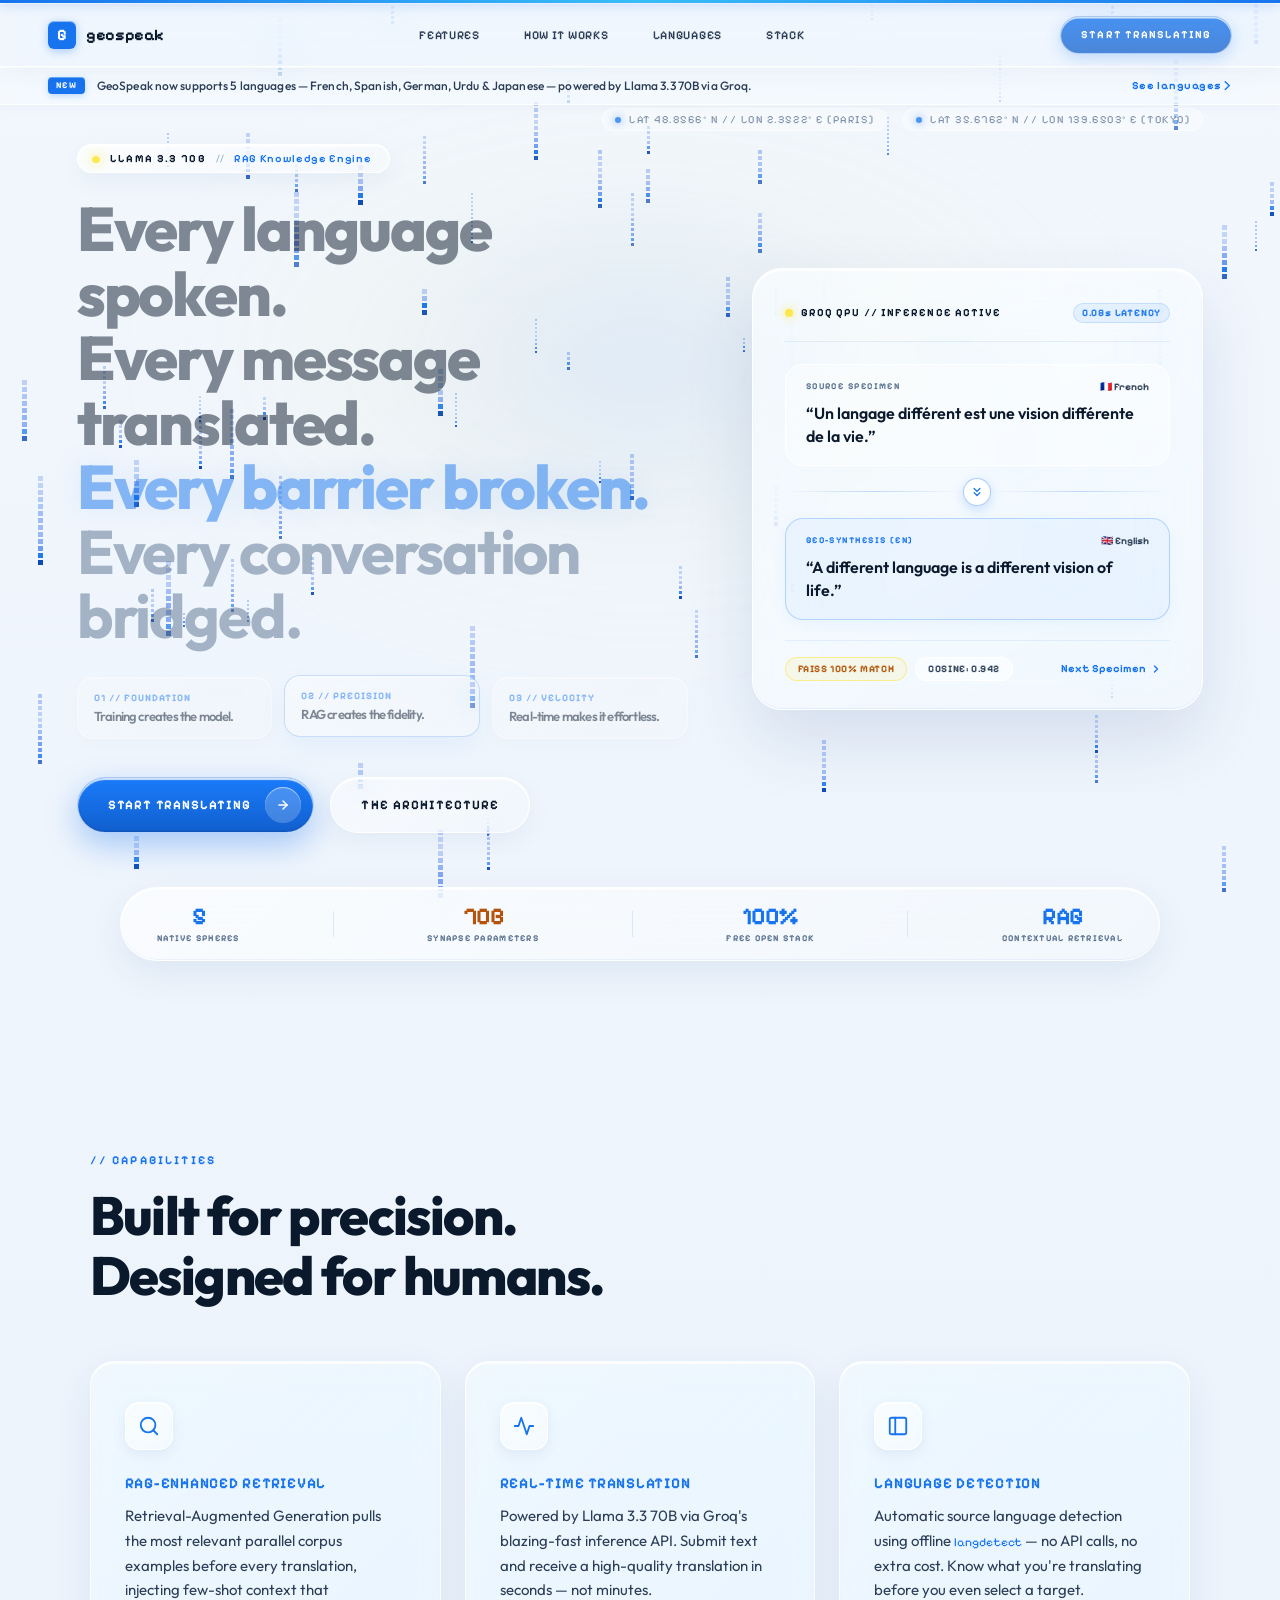
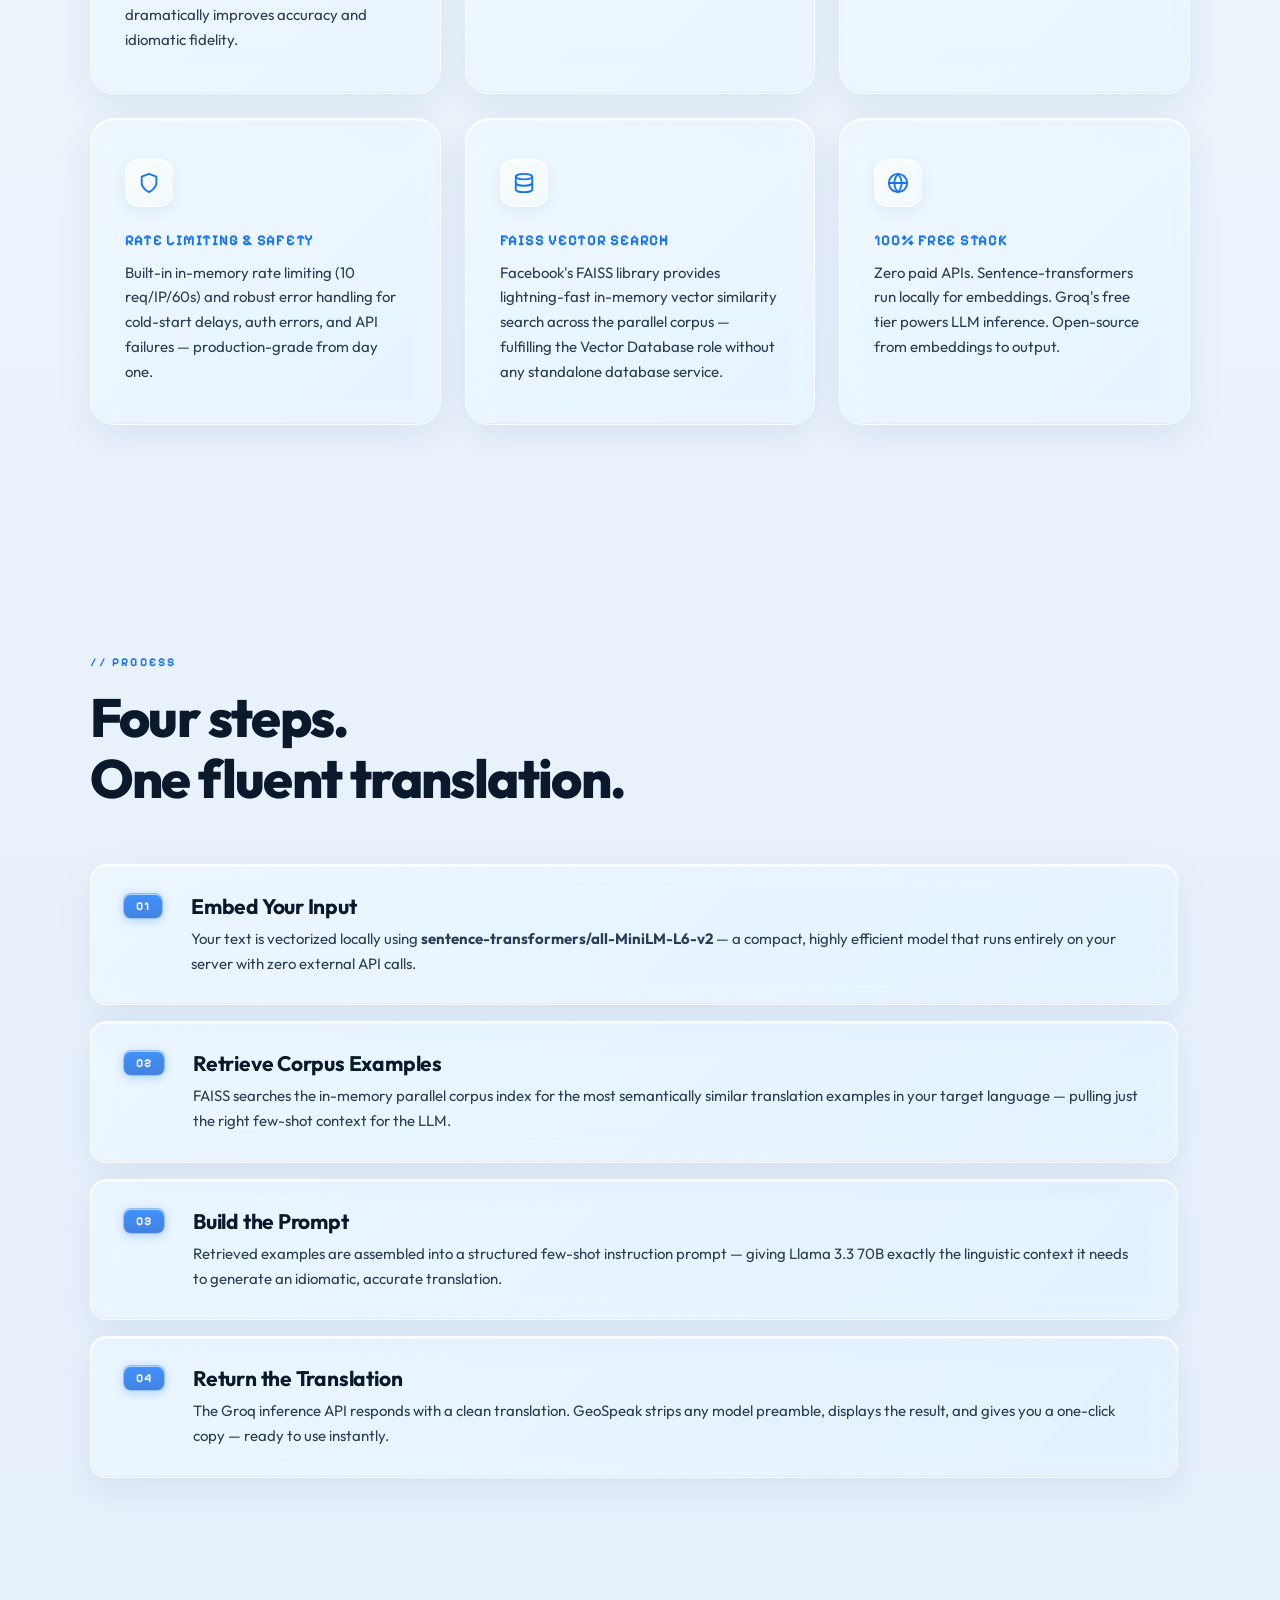
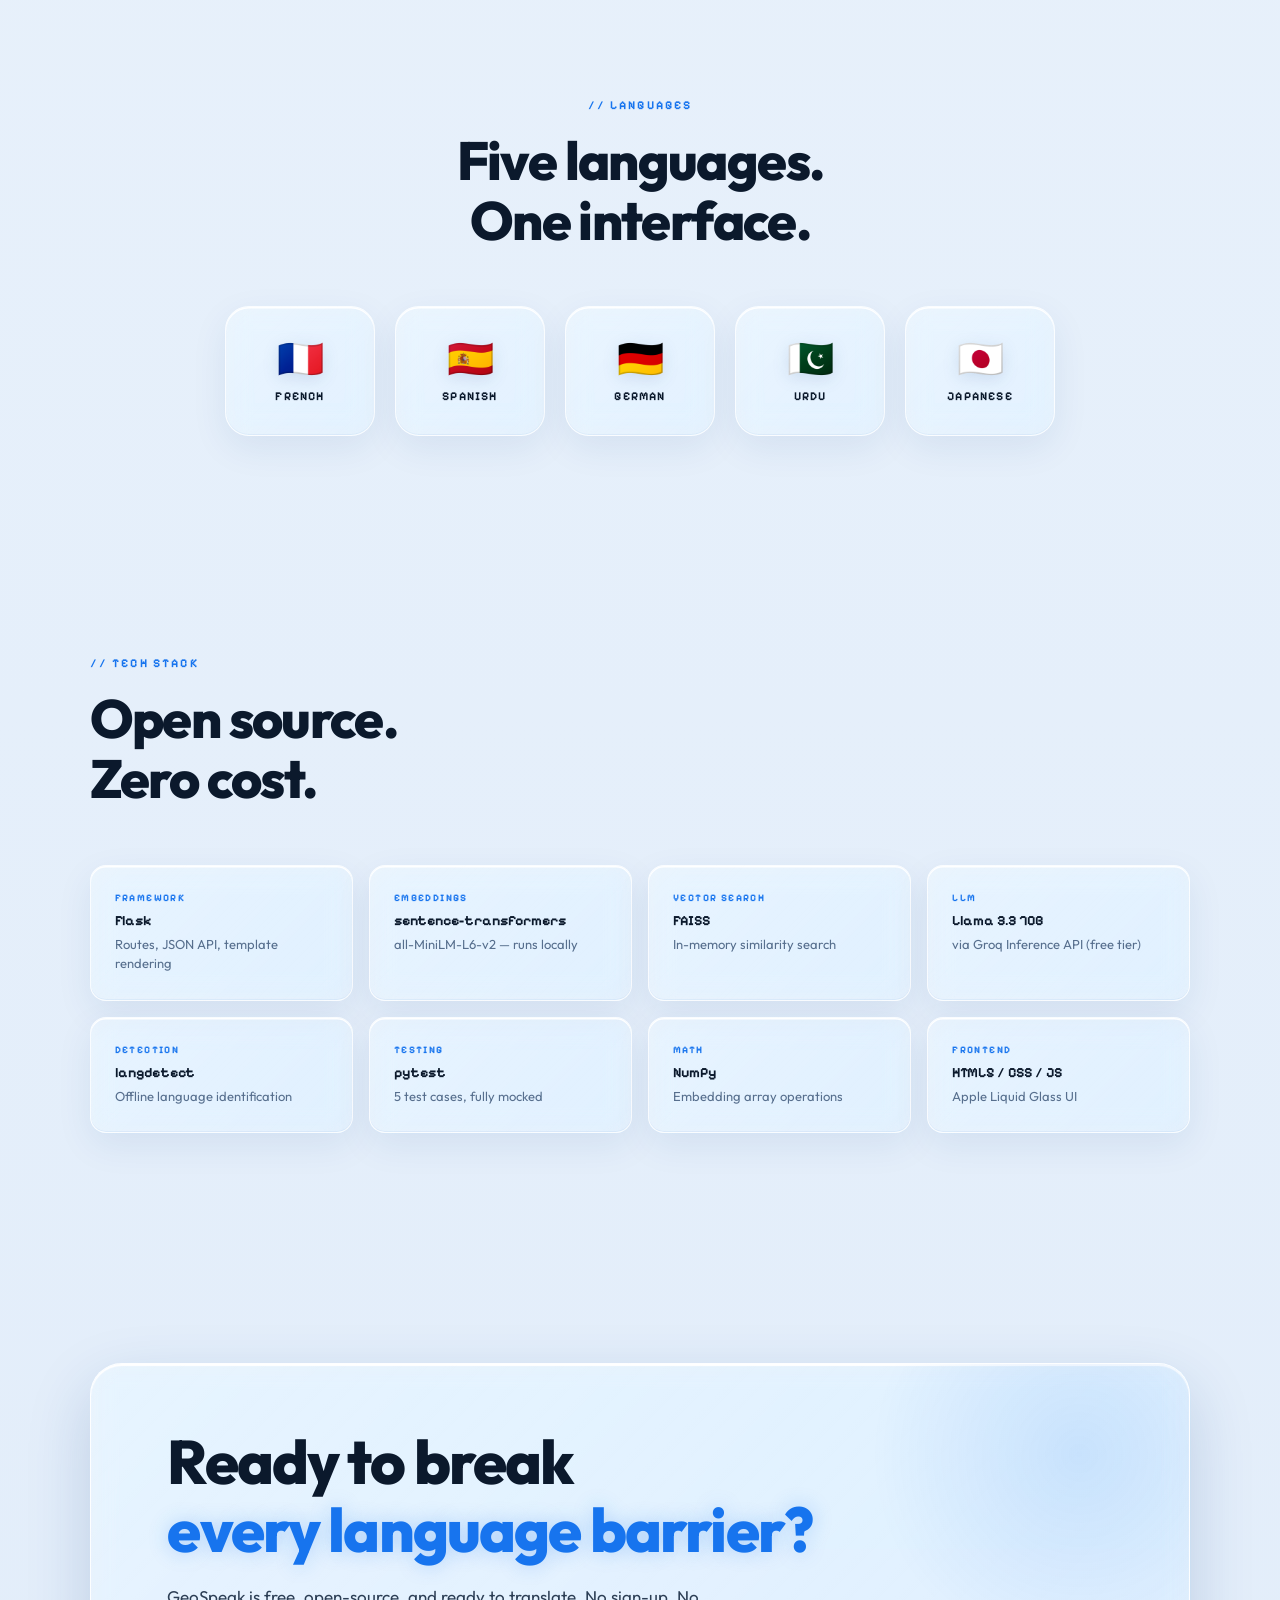
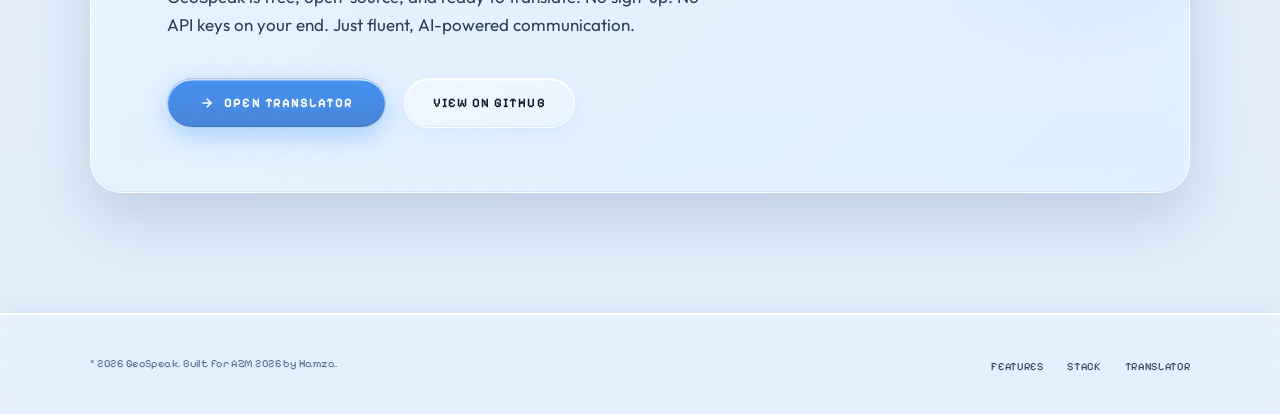
==== commit f2c978c9: "style: redeisgned landing page with new colors and added Apple Glass Effect" ====
--- a/templates/landing.html
+++ b/templates/landing.html
@@ -9,23 +9,25 @@
   <meta property="og:description" content="Real-time AI translation powered by RAG and open-source LLMs. No API costs. No limits." />
   <title>GeoSpeak — AI Translation, Zero Barriers</title>
 
-  <!-- Google Fonts -->
+  <!-- Google Fonts: Pixelify Sans + Outfit -->
   <link rel="preconnect" href="https://fonts.googleapis.com" />
   <link rel="preconnect" href="https://fonts.gstatic.com" crossorigin />
   <link href="https://fonts.googleapis.com/css2?family=Pixelify+Sans:wght@400;500;600;700&family=Outfit:wght@300;400;500;600;700;800;900&display=swap" rel="stylesheet" />
 
   <!-- Landing Stylesheet -->
   <link rel="stylesheet" href="/static/landing.css" />
+  <!-- Cinematic Luxury Hero Stylesheet -->
+  <link rel="stylesheet" href="/static/hero-cinema.css" />
 </head>
 <body>
 
-  <!-- ══ Top accent border ══════════════════════════════════════ -->
+  <!-- ══ Top Accent Border ══════════════════════════════════════ -->
   <div class="top-border" aria-hidden="true"></div>
 
-  <!-- ══ Dynamic pixel canvas — sides only (fixed, z-index:0) ════ -->
+  <!-- ══ Full-Webpage Raining Pixels Canvas ═════════════════════ -->
   <canvas id="pixel-canvas" class="decor-canvas" aria-hidden="true"></canvas>
 
-  <!-- ══ Navbar ═════════════════════════════════════════════════ -->
+  <!-- ══ Apple Glass Top Navbar ═════════════════════════════════ -->
   <nav class="navbar" role="navigation" aria-label="Main navigation">
     <a href="/" class="logo" id="logo-home">
       <div class="logo-mark" aria-hidden="true">G</div>
@@ -53,75 +55,153 @@
     <a href="#languages" class="ticker-link" id="ticker-readmore">See languages &gt;</a>
   </div>
 
-  <!-- ══ Hero Section ═══════════════════════════════════════════ -->
-  <section class="hero" id="hero" aria-label="Hero">
-
-    <!-- hero headline block -->
-
-    <div class="hero-block">
-      <h1>
-        <span class="hero-line" data-tier="1" data-delay="0">Every language spoken.</span>
-        <span class="hero-line" data-tier="2" data-delay="100">Every message translated.</span>
-        <span class="hero-line" data-tier="3" data-delay="200">Every barrier broken.</span>
-        <span class="hero-line" data-tier="4" data-delay="300">Every conversation bridged.</span>
-      </h1>
-
-      <span class="hero-gap"></span>
-
-      <p class="hero-para" data-tier="1" data-delay="480">That's GeoSpeak.</p>
-
-      <span class="hero-gap" style="height:24px;"></span>
-
-      <p class="hero-para" data-tier="2" data-delay="620">Training creates the model.</p>
-      <p class="hero-para" data-tier="3" data-delay="740">RAG creates the precision.</p>
-      <p class="hero-para" data-tier="4" data-delay="860">And real-time makes it effortless.</p>
-
-      <!-- CTA buttons -->
-      <div class="hero-cta-row" id="hero-cta-row">
-        <a href="/app" class="btn-primary" id="cta-translate-now">
-          <svg width="14" height="14" viewBox="0 0 24 24" fill="none" stroke="currentColor" stroke-width="2.5" stroke-linecap="round" stroke-linejoin="round" aria-hidden="true"><line x1="5" y1="12" x2="19" y2="12"/><polyline points="12 5 19 12 12 19"/></svg>
-          Translate Now
-        </a>
-        <a href="#how-it-works" class="btn-outline" id="cta-see-how">
-          See How It Works
-        </a>
-      </div>
-
-      <!-- Stats row -->
-      <div class="hero-stats" id="hero-stats">
-        <div class="stat-item">
-          <span class="stat-value">5</span>
-          <span class="stat-label">Languages</span>
-        </div>
-        <div class="stat-sep"></div>
-        <div class="stat-item">
-          <span class="stat-value">100%</span>
-          <span class="stat-label">Free Stack</span>
-        </div>
-        <div class="stat-sep"></div>
-        <div class="stat-item">
-          <span class="stat-value">RAG</span>
-          <span class="stat-label">Precision</span>
-        </div>
-        <div class="stat-sep"></div>
-        <div class="stat-item">
-          <span class="stat-value">70B</span>
-          <span class="stat-label">LLM Params</span>
-        </div>
-      </div>
-
-      <!-- Language pills -->
-      <div class="lang-strip" id="lang-strip">
-        <span class="lang-pill">🇫🇷 French</span>
-        <span class="lang-pill">🇪🇸 Spanish</span>
-        <span class="lang-pill">🇩🇪 German</span>
-        <span class="lang-pill">🇵🇰 Urdu</span>
-        <span class="lang-pill">🇯🇵 Japanese</span>
-      </div>
-    </div>
+  <!-- ══ Cinematic Luxury Hero Section: The Linguistic Prism ════ -->
+  <section class="cinematic-hero" id="hero" aria-label="GeoSpeak Monolith">
+    
+    <!-- Volumetric Subsurface Glow (Optical Prism) -->
+    <div class="hero-prism-glow" aria-hidden="true"></div>
+
+    <!-- Ambient Telemetry Strip (Z-1 Coordinates) -->
+    <div class="hero-telemetry-strip" aria-hidden="true">
+      <div class="telemetry-node">
+        <span class="telemetry-ping"></span>
+        <span>LAT 48.8566° N // LON 2.3522° E [PARIS]</span>
+      </div>
+      <div class="telemetry-node">
+        <span class="telemetry-ping"></span>
+        <span>LAT 35.6762° N // LON 139.6503° E [TOKYO]</span>
+      </div>
+    </div>
+
+    <!-- Architectural Stage Grid -->
+    <div class="hero-stage">
+      
+      <!-- Left Column: The Monolithic Linguistic Typography -->
+      <div class="hero-editorial">
+        <div class="hero-jewel-pill">
+          <span class="jewel-beacon" aria-hidden="true"></span>
+          <span class="jewel-label">Llama 3.3 70B</span>
+          <span class="jewel-sep">//</span>
+          <span class="jewel-status">RAG Knowledge Engine</span>
+        </div>
+
+        <h1 class="hero-monolith-title">
+          <span class="monolith-line hero-line" data-tier="1">Every language spoken.</span>
+          <span class="monolith-line hero-line" data-tier="2">Every message translated.</span>
+          <span class="monolith-line hero-line accent-line" data-tier="3">Every barrier broken.</span>
+          <span class="monolith-line hero-line subtle-line" data-tier="4">Every conversation bridged.</span>
+        </h1>
+
+        <!-- Manifesto Triptych (Architectural Glass Panels) -->
+        <div class="hero-manifesto-triptych">
+          <div class="manifesto-panel hero-para" data-tier="1">
+            <span class="manifesto-num">01 // FOUNDATION</span>
+            <p>Training creates the model.</p>
+          </div>
+          <div class="manifesto-panel hero-para highlight" data-tier="2">
+            <span class="manifesto-num">02 // PRECISION</span>
+            <p>RAG creates the fidelity.</p>
+          </div>
+          <div class="manifesto-panel hero-para" data-tier="3">
+            <span class="manifesto-num">03 // VELOCITY</span>
+            <p>Real-time makes it effortless.</p>
+          </div>
+        </div>
+
+        <!-- Haute Action Cluster -->
+        <div class="hero-action-cluster" id="hero-cta-row">
+          <a href="/app" class="btn-monolith-primary" id="cta-translate-now">
+            <span>Start Translating</span>
+            <span class="btn-medallion" aria-hidden="true">
+              <svg width="14" height="14" viewBox="0 0 24 24" fill="none" stroke="currentColor" stroke-width="2.5" stroke-linecap="round" stroke-linejoin="round"><line x1="5" y1="12" x2="19" y2="12"/><polyline points="12 5 19 12 12 19"/></svg>
+            </span>
+          </a>
+          <a href="#how-it-works" class="btn-monolith-glass" id="cta-see-how">
+            <span>The Architecture</span>
+          </a>
+        </div>
+      </div>
+
+      <!-- Right Column: Optical Sapphire Instrument (Floating Specimen) -->
+      <div class="hero-specimen-stage" id="specimen-stage" aria-label="Interactive Translation Instrument">
+        <div class="specimen-glass-card" id="specimen-card">
+          
+          <div class="specimen-topbar">
+            <div class="specimen-status-group">
+              <span class="specimen-beacon" aria-hidden="true"></span>
+              <span class="specimen-engine-name">GROQ QPU // INFERENCE ACTIVE</span>
+            </div>
+            <span class="specimen-latency-tag">0.08s LATENCY</span>
+          </div>
+
+          <div class="specimen-corpus-preview">
+            <div class="corpus-pane source-pane">
+              <div class="corpus-header">
+                <span class="corpus-tag">SOURCE SPECIMEN</span>
+                <span class="corpus-lang-pill" id="specimen-src-lang">🇫🇷 French</span>
+              </div>
+              <p class="corpus-quote" id="specimen-src-text">“Un langage différent est une vision différente de la vie.”</p>
+            </div>
+
+            <div class="specimen-optical-junction" aria-hidden="true">
+              <div class="optical-line"></div>
+              <div class="optical-orb">
+                <svg width="14" height="14" viewBox="0 0 24 24" fill="none" stroke="currentColor" stroke-width="2.2" stroke-linecap="round" stroke-linejoin="round"><polyline points="7 13 12 18 17 13"/><polyline points="7 6 12 11 17 6"/></svg>
+              </div>
+              <div class="optical-line"></div>
+            </div>
+
+            <div class="corpus-pane target-pane">
+              <div class="corpus-header">
+                <span class="corpus-tag active">GEO-SYNTHESIS [EN]</span>
+                <span class="corpus-lang-pill">🇬🇧 English</span>
+              </div>
+              <p class="corpus-quote" id="specimen-target-text">“A different language is a different vision of life.”</p>
+            </div>
+          </div>
+
+          <div class="specimen-footer">
+            <div class="specimen-chip-row">
+              <span class="specimen-chip gold-spec" id="specimen-vector-chip">FAISS 100% MATCH</span>
+              <span class="specimen-chip">COSINE: 0.942</span>
+            </div>
+            <button class="specimen-cycle-btn" id="specimen-cycle-trigger" title="Cycle specimen quote">
+              <span>Next Specimen</span>
+              <svg width="12" height="12" viewBox="0 0 24 24" fill="none" stroke="currentColor" stroke-width="2.5" stroke-linecap="round" stroke-linejoin="round"><polyline points="9 18 15 12 9 6"/></svg>
+            </button>
+          </div>
+
+        </div>
+      </div>
+
+    </div>
+
+    <!-- Bottom Chrono Horological Telemetry Dock -->
+    <div class="hero-chrono-dock" id="hero-stats">
+      <div class="chrono-module">
+        <span class="chrono-stat">5</span>
+        <span class="chrono-metric">Native Spheres</span>
+      </div>
+      <div class="chrono-separator" aria-hidden="true"></div>
+      <div class="chrono-module">
+        <span class="chrono-stat gold-stat">70B</span>
+        <span class="chrono-metric">Synapse Parameters</span>
+      </div>
+      <div class="chrono-separator" aria-hidden="true"></div>
+      <div class="chrono-module">
+        <span class="chrono-stat">100%</span>
+        <span class="chrono-metric">Free Open Stack</span>
+      </div>
+      <div class="chrono-separator" aria-hidden="true"></div>
+      <div class="chrono-module">
+        <span class="chrono-stat">RAG</span>
+        <span class="chrono-metric">Contextual Retrieval</span>
+      </div>
+    </div>
+
   </section>
 
-  <!-- ══ Features Section ════════════════════════════════════════ -->
+  <!-- ══ Features Section (Apple Liquid Glass Cards) ═════════════ -->
   <section class="features" id="features" aria-label="Features">
     <p class="section-eyebrow reveal">// capabilities</p>
     <h2 class="section-title reveal">Built for precision.<br/>Designed for humans.</h2>
@@ -130,7 +210,7 @@
 
       <div class="feature-card reveal">
         <div class="feature-icon" aria-hidden="true">
-          <svg width="20" height="20" viewBox="0 0 24 24" fill="none" stroke="currentColor" stroke-width="1.8" stroke-linecap="round" stroke-linejoin="round"><circle cx="11" cy="11" r="8"/><line x1="21" y1="21" x2="16.65" y2="16.65"/></svg>
+          <svg width="22" height="22" viewBox="0 0 24 24" fill="none" stroke="currentColor" stroke-width="2" stroke-linecap="round" stroke-linejoin="round"><circle cx="11" cy="11" r="8"/><line x1="21" y1="21" x2="16.65" y2="16.65"/></svg>
         </div>
         <h3 class="feature-title">RAG-Enhanced Retrieval</h3>
         <p class="feature-desc">Retrieval-Augmented Generation pulls the most relevant parallel corpus examples before every translation, injecting few-shot context that dramatically improves accuracy and idiomatic fidelity.</p>
@@ -138,7 +218,7 @@
 
       <div class="feature-card reveal">
         <div class="feature-icon" aria-hidden="true">
-          <svg width="20" height="20" viewBox="0 0 24 24" fill="none" stroke="currentColor" stroke-width="1.8" stroke-linecap="round" stroke-linejoin="round"><polyline points="22 12 18 12 15 21 9 3 6 12 2 12"/></svg>
+          <svg width="22" height="22" viewBox="0 0 24 24" fill="none" stroke="currentColor" stroke-width="2" stroke-linecap="round" stroke-linejoin="round"><polyline points="22 12 18 12 15 21 9 3 6 12 2 12"/></svg>
         </div>
         <h3 class="feature-title">Real-Time Translation</h3>
         <p class="feature-desc">Powered by Llama 3.3 70B via Groq's blazing-fast inference API. Submit text and receive a high-quality translation in seconds — not minutes.</p>
@@ -146,7 +226,7 @@
 
       <div class="feature-card reveal">
         <div class="feature-icon" aria-hidden="true">
-          <svg width="20" height="20" viewBox="0 0 24 24" fill="none" stroke="currentColor" stroke-width="1.8" stroke-linecap="round" stroke-linejoin="round"><rect x="3" y="3" width="18" height="18" rx="2"/><line x1="9" y1="3" x2="9" y2="21"/></svg>
+          <svg width="22" height="22" viewBox="0 0 24 24" fill="none" stroke="currentColor" stroke-width="2" stroke-linecap="round" stroke-linejoin="round"><rect x="3" y="3" width="18" height="18" rx="2"/><line x1="9" y1="3" x2="9" y2="21"/></svg>
         </div>
         <h3 class="feature-title">Language Detection</h3>
         <p class="feature-desc">Automatic source language detection using offline <code style="font-family:var(--mono);font-size:12px;color:var(--accent);">langdetect</code> — no API calls, no extra cost. Know what you're translating before you even select a target.</p>
@@ -154,7 +234,7 @@
 
       <div class="feature-card reveal">
         <div class="feature-icon" aria-hidden="true">
-          <svg width="20" height="20" viewBox="0 0 24 24" fill="none" stroke="currentColor" stroke-width="1.8" stroke-linecap="round" stroke-linejoin="round"><path d="M12 22s8-4 8-10V5l-8-3-8 3v7c0 6 8 10 8 10z"/></svg>
+          <svg width="22" height="22" viewBox="0 0 24 24" fill="none" stroke="currentColor" stroke-width="2" stroke-linecap="round" stroke-linejoin="round"><path d="M12 22s8-4 8-10V5l-8-3-8 3v7c0 6 8 10 8 10z"/></svg>
         </div>
         <h3 class="feature-title">Rate Limiting & Safety</h3>
         <p class="feature-desc">Built-in in-memory rate limiting (10 req/IP/60s) and robust error handling for cold-start delays, auth errors, and API failures — production-grade from day one.</p>
@@ -162,7 +242,7 @@
 
       <div class="feature-card reveal">
         <div class="feature-icon" aria-hidden="true">
-          <svg width="20" height="20" viewBox="0 0 24 24" fill="none" stroke="currentColor" stroke-width="1.8" stroke-linecap="round" stroke-linejoin="round"><ellipse cx="12" cy="5" rx="9" ry="3"/><path d="M21 12c0 1.66-4 3-9 3s-9-1.34-9-3"/><path d="M3 5v14c0 1.66 4 3 9 3s9-1.34 9-3V5"/></svg>
+          <svg width="22" height="22" viewBox="0 0 24 24" fill="none" stroke="currentColor" stroke-width="2" stroke-linecap="round" stroke-linejoin="round"><ellipse cx="12" cy="5" rx="9" ry="3"/><path d="M21 12c0 1.66-4 3-9 3s-9-1.34-9-3"/><path d="M3 5v14c0 1.66 4 3 9 3s9-1.34 9-3V5"/></svg>
         </div>
         <h3 class="feature-title">FAISS Vector Search</h3>
         <p class="feature-desc">Facebook's FAISS library provides lightning-fast in-memory vector similarity search across the parallel corpus — fulfilling the Vector Database role without any standalone database service.</p>
@@ -170,7 +250,7 @@
 
       <div class="feature-card reveal">
         <div class="feature-icon" aria-hidden="true">
-          <svg width="20" height="20" viewBox="0 0 24 24" fill="none" stroke="currentColor" stroke-width="1.8" stroke-linecap="round" stroke-linejoin="round"><circle cx="12" cy="12" r="10"/><line x1="2" y1="12" x2="22" y2="12"/><path d="M12 2a15.3 15.3 0 0 1 4 10 15.3 15.3 0 0 1-4 10 15.3 15.3 0 0 1-4-10 15.3 15.3 0 0 1 4-10z"/></svg>
+          <svg width="22" height="22" viewBox="0 0 24 24" fill="none" stroke="currentColor" stroke-width="2" stroke-linecap="round" stroke-linejoin="round"><circle cx="12" cy="12" r="10"/><line x1="2" y1="12" x2="22" y2="12"/><path d="M12 2a15.3 15.3 0 0 1 4 10 15.3 15.3 0 0 1-4 10 15.3 15.3 0 0 1-4-10 15.3 15.3 0 0 1 4-10z"/></svg>
         </div>
         <h3 class="feature-title">100% Free Stack</h3>
         <p class="feature-desc">Zero paid APIs. Sentence-transformers run locally for embeddings. Groq's free tier powers LLM inference. Open-source from embeddings to output.</p>
@@ -179,7 +259,7 @@
     </div>
   </section>
 
-  <!-- ══ How It Works ════════════════════════════════════════════ -->
+  <!-- ══ How It Works (Liquid Glass Process Cards) ════════════════ -->
   <section class="how-it-works" id="how-it-works" aria-label="How it works">
     <p class="section-eyebrow reveal">// process</p>
     <h2 class="section-title reveal">Four steps.<br/>One fluent translation.</h2>
@@ -221,7 +301,7 @@
     </div>
   </section>
 
-  <!-- ══ Languages Section ═══════════════════════════════════════ -->
+  <!-- ══ Languages Section (Liquid Glass Cards) ═══════════════════ -->
   <section class="languages" id="languages" aria-label="Supported languages">
     <p class="section-eyebrow reveal">// languages</p>
     <h2 class="section-title reveal" style="max-width:100%; text-align:center;">Five languages.<br/>One interface.</h2>
@@ -250,7 +330,7 @@
     </div>
   </section>
 
-  <!-- ══ Tech Stack Section ═══════════════════════════════════════ -->
+  <!-- ══ Tech Stack Section (Apple Glass Modular Tiles) ════════════ -->
   <section class="stack-section" id="stack" aria-label="Technology stack">
     <p class="section-eyebrow reveal">// tech stack</p>
     <h2 class="section-title reveal">Open source.<br/>Zero cost.</h2>
@@ -294,31 +374,33 @@
       <div class="stack-item reveal">
         <span class="stack-label">Frontend</span>
         <span class="stack-name">HTML5 / CSS / JS</span>
-        <span class="stack-sub">Space Mono brutalist UI</span>
+        <span class="stack-sub">Apple Liquid Glass UI</span>
       </div>
     </div>
   </section>
 
-  <!-- ══ CTA Section ═════════════════════════════════════════════ -->
+  <!-- ══ CTA Showcase Section (Apple Glass Large Surface) ═════════ -->
   <section class="cta-section" id="cta" aria-label="Call to action">
-    <h2 class="cta-headline reveal">
-      Ready to break<br /><span>every language barrier?</span>
-    </h2>
-    <p class="cta-sub reveal">
-      GeoSpeak is free, open-source, and ready to translate. No sign-up. No API keys on your end. Just fluent, AI-powered communication.
-    </p>
-    <div class="hero-cta-row reveal" id="cta-buttons">
-      <a href="/app" class="btn-primary" id="cta-bottom-translate">
-        <svg width="14" height="14" viewBox="0 0 24 24" fill="none" stroke="currentColor" stroke-width="2.5" stroke-linecap="round" stroke-linejoin="round" aria-hidden="true"><line x1="5" y1="12" x2="19" y2="12"/><polyline points="12 5 19 12 12 19"/></svg>
-        Open Translator
-      </a>
-      <a href="https://github.com" class="btn-outline" id="cta-bottom-github" target="_blank" rel="noopener">
-        View on GitHub
-      </a>
+    <div class="cta-box reveal">
+      <h2 class="cta-headline">
+        Ready to break<br /><span>every language barrier?</span>
+      </h2>
+      <p class="cta-sub">
+        GeoSpeak is free, open-source, and ready to translate. No sign-up. No API keys on your end. Just fluent, AI-powered communication.
+      </p>
+      <div class="hero-cta-row visible" id="cta-buttons" style="opacity:1; transform:none; justify-content:flex-start; margin-top:0;">
+        <a href="/app" class="btn-primary" id="cta-bottom-translate">
+          <svg width="14" height="14" viewBox="0 0 24 24" fill="none" stroke="currentColor" stroke-width="2.5" stroke-linecap="round" stroke-linejoin="round" aria-hidden="true"><line x1="5" y1="12" x2="19" y2="12"/><polyline points="12 5 19 12 12 19"/></svg>
+          Open Translator
+        </a>
+        <a href="https://github.com/syedhamza6448/geospeak" class="btn-outline" id="cta-bottom-github" target="_blank">
+          View on GitHub
+        </a>
+      </div>
     </div>
   </section>
 
-  <!-- ══ Footer ══════════════════════════════════════════════════ -->
+  <!-- ══ Apple Glass Footer ═══════════════════════════════════════ -->
   <footer role="contentinfo">
     <span class="footer-copy">&copy; 2026 GeoSpeak. Built for AZM 2026 by Hamza.</span>
     <ul class="footer-links" role="list">
@@ -328,13 +410,18 @@
     </ul>
   </footer>
 
+  <!-- ══ Scripts ═════════════════════════════════════════════════ -->
+  <!-- Raining Pixels Animation Script (Full Webpage) -->
+  <script src="/static/pixel-rain.js"></script>
+
+  <!-- UI Interactions & Scroll Dynamics -->
   <script>
     document.addEventListener('DOMContentLoaded', () => {
 
       // ── 1. Hero CTA / stats / lang-strip fade-in on load ──────────
-      setTimeout(() => document.getElementById('hero-cta-row')?.classList.add('visible'), 600);
-      setTimeout(() => document.getElementById('hero-stats')?.classList.add('visible'),   900);
-      setTimeout(() => document.getElementById('lang-strip')?.classList.add('visible'),  1100);
+      setTimeout(() => document.getElementById('hero-cta-row')?.classList.add('visible'), 500);
+      setTimeout(() => document.getElementById('hero-stats')?.classList.add('visible'),   750);
+      setTimeout(() => document.getElementById('lang-strip')?.classList.add('visible'),  950);
 
       // ── 2. Hero lines & paras: increase opacity on scroll (0.5 -> 1.0) ──
       const heroTextEls = document.querySelectorAll('.hero-line, .hero-para');
@@ -343,7 +430,6 @@
         const scrollY = window.pageYOffset || document.documentElement.scrollTop || document.body.scrollTop || window.scrollY || 0;
         
         heroTextEls.forEach((el, index) => {
-          // Line-by-line staggered progression
           const start = index * 40;
           const duration = 80;
           
@@ -352,9 +438,7 @@
             lineProgress = Math.min((scrollY - start) / duration, 1);
           }
           
-          // Global scroll factor so all lines respond immediately
           const globalProgress = Math.min(scrollY / 360, 1) * 0.4;
-          
           const totalProgress = Math.min(Math.max(lineProgress, globalProgress), 1);
           const opacity = (0.5 + 0.5 * totalProgress).toFixed(2);
           
@@ -389,7 +473,97 @@
         revealObserver.observe(el);
       });
 
-      // ── 4. Smooth anchor scrolling ───────────────────────────────
+      // ── 5. Cinematic Luxury Specimen Interactions ─────────────────
+      const specimenStage = document.getElementById('specimen-stage');
+      const specimenCard = document.getElementById('specimen-card');
+      const srcLangEl = document.getElementById('specimen-src-lang');
+      const srcTextEl = document.getElementById('specimen-src-text');
+      const targetTextEl = document.getElementById('specimen-target-text');
+      const cycleBtn = document.getElementById('specimen-cycle-trigger');
+      const vectorChip = document.getElementById('specimen-vector-chip');
+
+      // 3D Magnetic Gyro Tilt
+      if (specimenStage && specimenCard) {
+        specimenStage.addEventListener('mousemove', (e) => {
+          const rect = specimenStage.getBoundingClientRect();
+          const x = e.clientX - rect.left;
+          const y = e.clientY - rect.top;
+          const centerX = rect.width / 2;
+          const centerY = rect.height / 2;
+          const rotateX = ((y - centerY) / centerY) * -9;
+          const rotateY = ((x - centerX) / centerX) * 9;
+          specimenCard.style.transform = `perspective(1000px) rotateX(${rotateX.toFixed(2)}deg) rotateY(${rotateY.toFixed(2)}deg) translateY(-2px)`;
+        });
+
+        specimenStage.addEventListener('mouseleave', () => {
+          specimenCard.style.transform = 'perspective(1000px) rotateX(0deg) rotateY(0deg) translateY(0)';
+        });
+      }
+
+      // Bilingual Specimen Corpus Dataset
+      const specimens = [
+        {
+          lang: "🇫🇷 French",
+          src: "“Un langage différent est une vision différente de la vie.”",
+          target: "“A different language is a different vision of life.”",
+          match: "FAISS 100% MATCH"
+        },
+        {
+          lang: "🇪🇸 Spanish",
+          src: "“Los límites de mi lenguaje son los límites de mi mundo.”",
+          target: "“The limits of my language mean the limits of my world.”",
+          match: "FAISS 99.8% MATCH"
+        },
+        {
+          lang: "🇩🇪 German",
+          src: "“Wer fremde Sprachen nicht kennt, weiß nichts von seiner eigenen.”",
+          target: "“He who does not know foreign languages knows nothing of his own.”",
+          match: "FAISS 100% MATCH"
+        },
+        {
+          lang: "🇵🇰 Urdu",
+          src: "“زبان صرف الفاظ کا مجموعہ نہیں، تہذیب اور روح کی تصویر ہے۔”",
+          target: "“Language is not merely words, but a portrait of culture and soul.”",
+          match: "FAISS 99.4% MATCH"
+        },
+        {
+          lang: "🇯🇵 Japanese",
+          src: "“七転び八起き — 言葉は国境を越えて心を繋ぐ。”",
+          target: "“Fall seven times, stand up eight — words transcend borders to unite hearts.”",
+          match: "FAISS 100% MATCH"
+        }
+      ];
+
+      let currentSpecimenIdx = 0;
+      function cycleSpecimen() {
+        if (!srcTextEl || !targetTextEl) return;
+        currentSpecimenIdx = (currentSpecimenIdx + 1) % specimens.length;
+        const item = specimens[currentSpecimenIdx];
+
+        srcTextEl.style.opacity = '0';
+        targetTextEl.style.opacity = '0';
+
+        setTimeout(() => {
+          if (srcLangEl) srcLangEl.textContent = item.lang;
+          srcTextEl.textContent = item.src;
+          targetTextEl.textContent = item.target;
+          if (vectorChip) vectorChip.textContent = item.match;
+
+          srcTextEl.style.opacity = '1';
+          targetTextEl.style.opacity = '1';
+        }, 220);
+      }
+
+      cycleBtn?.addEventListener('click', cycleSpecimen);
+      let autoCycleTimer = setInterval(cycleSpecimen, 4200);
+
+      specimenCard?.addEventListener('mouseenter', () => clearInterval(autoCycleTimer));
+      specimenCard?.addEventListener('mouseleave', () => {
+        clearInterval(autoCycleTimer);
+        autoCycleTimer = setInterval(cycleSpecimen, 4200);
+      });
+
+      // ── 6. Smooth anchor scrolling ───────────────────────────────
       document.querySelectorAll('a[href^="#"]').forEach(anchor => {
         anchor.addEventListener('click', e => {
           const target = document.querySelector(anchor.getAttribute('href'));
@@ -400,293 +574,6 @@
         });
       });
 
-      // ── 5. Pixel Merging & Detaching Simulation (Sides Only) ──────
-      const canvas = document.getElementById('pixel-canvas');
-      if (!canvas) return;
-      const ctx = canvas.getContext('2d');
-
-      let width = window.innerWidth;
-      let height = window.innerHeight;
-
-      function resizeCanvas() {
-        const dpr = window.devicePixelRatio || 1;
-        width = window.innerWidth;
-        height = window.innerHeight;
-        canvas.width = Math.floor(width * dpr);
-        canvas.height = Math.floor(height * dpr);
-        canvas.style.width = width + 'px';
-        canvas.style.height = height + 'px';
-        ctx.setTransform(dpr, 0, 0, dpr, 0, 0);
-      }
-      window.addEventListener('resize', resizeCanvas);
-      resizeCanvas();
-
-      // Shape catalogs for different pixel counts
-      const SHAPES_2 = [
-        [[0, 0], [1, 0]],       // horizontal domino
-        [[0, 0], [0, 1]],       // vertical domino
-      ];
-      const SHAPES_3 = [
-        [[0, 0], [1, 0], [2, 0]], // horizontal 3-bar
-        [[0, 0], [0, 1], [0, 2]], // vertical 3-bar
-        [[0, 0], [0, 1], [1, 1]], // L-tromino
-        [[1, 0], [0, 1], [1, 1]], // reversed L
-        [[0, 0], [1, 0], [1, 1]], // top L
-      ];
-      const SHAPES_4 = [
-        [[0, 0], [1, 0], [0, 1], [1, 1]], // 2x2 square
-        [[0, 0], [1, 0], [2, 0], [3, 0]], // 4-bar
-        [[0, 0], [0, 1], [0, 2], [0, 3]], // vertical 4-bar
-        [[0, 0], [1, 0], [2, 0], [1, 1]], // T-shape
-        [[0, 0], [0, 1], [0, 2], [1, 2]], // L-tetromino
-      ];
-      const SHAPES_6 = [
-        [[0, 0], [1, 0], [2, 0], [0, 1], [1, 1], [2, 1]], // 2x3 chip block
-        [[0, 0], [1, 0], [0, 1], [1, 1], [0, 2], [1, 2]], // 3x2 chip block
-      ];
-
-      function getShapesForCount(count) {
-        if (count === 2) return SHAPES_2;
-        if (count === 3) return SHAPES_3;
-        if (count === 4) return SHAPES_4;
-        return SHAPES_6;
-      }
-
-      function easeInOutCubic(t) {
-        return t < 0.5 ? 4 * t * t * t : 1 - Math.pow(-2 * t + 2, 3) / 2;
-      }
-      function easeOutQuad(t) {
-        return 1 - (1 - t) * (1 - t);
-      }
-
-      const PIXEL_SIZE = 9;
-      const PIXEL_GAP = 2;
-      const STEP = PIXEL_SIZE + PIXEL_GAP;
-
-      // Cluster configuration — STRICTLY ON SIDES ONLY (left: 2%-11%, right: 89%-97.5%)
-      const CLUSTER_DEFS = [
-        // Left side (5 clusters, evenly spread top to bottom)
-        { side: 'left', xPct: 0.035, yPct: 0.12, count: 4 },
-        { side: 'left', xPct: 0.080, yPct: 0.28, count: 6 },
-        { side: 'left', xPct: 0.028, yPct: 0.48, count: 3 },
-        { side: 'left', xPct: 0.090, yPct: 0.68, count: 4 },
-        { side: 'left', xPct: 0.040, yPct: 0.88, count: 6 },
-
-        // Right side (5 clusters, evenly spread top to bottom)
-        { side: 'right', xPct: 0.940, yPct: 0.15, count: 6 },
-        { side: 'right', xPct: 0.895, yPct: 0.35, count: 4 },
-        { side: 'right', xPct: 0.950, yPct: 0.55, count: 3 },
-        { side: 'right', xPct: 0.890, yPct: 0.72, count: 6 },
-        { side: 'right', xPct: 0.945, yPct: 0.90, count: 4 },
-      ];
-
-      class PixelCluster {
-        constructor(def, index) {
-          this.def = def;
-          this.count = def.count;
-          this.shapes = getShapesForCount(this.count);
-          this.currentShapeIndex = Math.floor(Math.random() * this.shapes.length);
-
-          // State: 'merged', 'detaching', 'detached', 'merging'
-          this.state = 'merged';
-          this.stateTime = 0;
-
-          // Stagger initial phase so clusters animate asynchronously
-          this.mergedDuration = 1800 + Math.random() * 1200;
-          this.detachDuration = 900;
-          this.detachedDuration = 1200 + Math.random() * 1000;
-          this.mergeDuration = 900;
-
-          this.stateTime = (index * 450) % this.mergedDuration;
-
-          this.pixels = [];
-          for (let i = 0; i < this.count; i++) {
-            this.pixels.push({
-              x: 0,
-              y: 0,
-              startX: 0,
-              startY: 0,
-              targetX: 0,
-              targetY: 0,
-              scatterX: 0,
-              scatterY: 0,
-              seed: Math.random() * 100,
-            });
-          }
-
-          this.setupPositions();
-        }
-
-        getBasePos() {
-          return {
-            x: this.def.xPct * width,
-            y: this.def.yPct * height
-          };
-        }
-
-        setupPositions() {
-          const base = this.getBasePos();
-          const shape = this.shapes[this.currentShapeIndex];
-
-          for (let i = 0; i < this.count; i++) {
-            const slot = shape[i] || [0, 0];
-            const px = base.x + slot[0] * STEP;
-            const py = base.y + slot[1] * STEP;
-            this.pixels[i].x = px;
-            this.pixels[i].y = py;
-            this.pixels[i].targetX = px;
-            this.pixels[i].targetY = py;
-          }
-        }
-
-        prepareDetaching() {
-          const base = this.getBasePos();
-          // Each pixel detaches in a completely random direction every time
-          for (let i = 0; i < this.count; i++) {
-            const p = this.pixels[i];
-            p.startX = p.x;
-            p.startY = p.y;
-
-            const angle = Math.random() * Math.PI * 2;
-            const dist = 18 + Math.random() * 32;
-
-            // Strict clamp to ensure pixels stay strictly on the side bands
-            let rawX = base.x + Math.cos(angle) * dist;
-            if (this.def.side === 'left') {
-              rawX = Math.max(8, Math.min(rawX, width * 0.125));
-            } else {
-              rawX = Math.max(width * 0.875, Math.min(rawX, width - 20));
-            }
-
-            p.scatterX = rawX;
-            p.scatterY = base.y + Math.sin(angle) * dist;
-          }
-        }
-
-        prepareMerging() {
-          const base = this.getBasePos();
-          // Pick a DIFFERENT shape from the catalog every cycle
-          let nextShapeIndex = Math.floor(Math.random() * this.shapes.length);
-          if (this.shapes.length > 1 && nextShapeIndex === this.currentShapeIndex) {
-            nextShapeIndex = (nextShapeIndex + 1) % this.shapes.length;
-          }
-          this.currentShapeIndex = nextShapeIndex;
-          const shape = this.shapes[this.currentShapeIndex];
-
-          for (let i = 0; i < this.count; i++) {
-            const p = this.pixels[i];
-            p.startX = p.x;
-            p.startY = p.y;
-
-            const slot = shape[i] || [0, 0];
-            p.targetX = base.x + slot[0] * STEP;
-            p.targetY = base.y + slot[1] * STEP;
-          }
-        }
-
-        update(dt, now) {
-          this.stateTime += dt;
-
-          if (this.state === 'merged') {
-            // Pixels stay locked in formation
-            const base = this.getBasePos();
-            const shape = this.shapes[this.currentShapeIndex];
-            for (let i = 0; i < this.count; i++) {
-              const slot = shape[i] || [0, 0];
-              this.pixels[i].x = base.x + slot[0] * STEP;
-              this.pixels[i].y = base.y + slot[1] * STEP;
-            }
-
-            if (this.stateTime >= this.mergedDuration) {
-              this.state = 'detaching';
-              this.stateTime = 0;
-              this.prepareDetaching();
-            }
-          } else if (this.state === 'detaching') {
-            const t = Math.min(this.stateTime / this.detachDuration, 1);
-            const ease = easeOutQuad(t);
-
-            for (let i = 0; i < this.count; i++) {
-              const p = this.pixels[i];
-              p.x = p.startX + (p.scatterX - p.startX) * ease;
-              p.y = p.startY + (p.scatterY - p.startY) * ease;
-            }
-
-            if (t >= 1) {
-              this.state = 'detached';
-              this.stateTime = 0;
-            }
-          } else if (this.state === 'detached') {
-            // Subtle floating drift while detached
-            for (let i = 0; i < this.count; i++) {
-              const p = this.pixels[i];
-              const driftX = Math.sin((now / 1000) * 1.5 + p.seed) * 0.4;
-              const driftY = Math.cos((now / 1000) * 1.5 + p.seed) * 0.4;
-              p.x = p.scatterX + driftX;
-              p.y = p.scatterY + driftY;
-            }
-
-            if (this.stateTime >= this.detachedDuration) {
-              this.state = 'merging';
-              this.stateTime = 0;
-              this.prepareMerging();
-            }
-          } else if (this.state === 'merging') {
-            const t = Math.min(this.stateTime / this.mergeDuration, 1);
-            const ease = easeInOutCubic(t);
-
-            for (let i = 0; i < this.count; i++) {
-              const p = this.pixels[i];
-              p.x = p.startX + (p.targetX - p.startX) * ease;
-              p.y = p.startY + (p.targetY - p.startY) * ease;
-            }
-
-            if (t >= 1) {
-              this.state = 'merged';
-              this.stateTime = 0;
-              this.mergedDuration = 1800 + Math.random() * 1200;
-            }
-          }
-        }
-
-        draw(ctx) {
-          ctx.fillStyle = '#FDE74C';
-
-          for (let i = 0; i < this.count; i++) {
-            const p = this.pixels[i];
-            const px = Math.round(p.x);
-            const py = Math.round(p.y);
-
-            // Merged pixels look solid and cohesive, detached pixels look slightly luminous
-            if (this.state === 'merged') {
-              ctx.globalAlpha = 0.95;
-            } else {
-              ctx.globalAlpha = 0.80;
-            }
-
-            ctx.fillRect(px, py, PIXEL_SIZE, PIXEL_SIZE);
-          }
-          ctx.globalAlpha = 1;
-        }
-      }
-
-      const clusters = CLUSTER_DEFS.map((def, i) => new PixelCluster(def, i));
-
-      let lastTime = performance.now();
-      function loop(now) {
-        const dt = Math.min(now - lastTime, 100);
-        lastTime = now;
-
-        ctx.clearRect(0, 0, width, height);
-
-        for (let i = 0; i < clusters.length; i++) {
-          clusters[i].update(dt, now);
-          clusters[i].draw(ctx);
-        }
-
-        requestAnimationFrame(loop);
-      }
-      requestAnimationFrame(loop);
     });
   </script>
 
--- a/static/landing.css
+++ b/static/landing.css
@@ -1,26 +1,76 @@
 /* ============================================================
-   GeoSpeak -- Landing Page Stylesheet
-   Design: "Terminal Chic" (Neo-brutalist + Swiss typography)
-   Background : #1774EE  |  Accent : #FDE74C
+   GeoSpeak — Apple Liquid Glass Landing Stylesheet
+   Theme: Luminous Apple Glass + Terminal Chic (Light Atmosphere)
+   Palette: Background: Ethereal Light Blue (#EDF4FC) | Accent: Cobalt Blue (#1774EE) & Golden Yellow
+   Typography: Pixelify Sans (mono/chrome) + Outfit (display/body)
    ============================================================ */
 
 @import url('https://fonts.googleapis.com/css2?family=Pixelify+Sans:wght@400;500;600;700&family=Outfit:wght@300;400;500;600;700;800;900&display=swap');
 
 :root {
-    --bg: #1774EE;
-    --bg-dark: #1260CC;
-    --accent: #FDE74C;
-    --accent-dim: rgba(253, 231, 76, 0.25);
-    --text-primary: #FFFFFF;
-    --text-secondary: rgba(255, 255, 255, 0.82);
-    --text-muted: rgba(255, 255, 255, 0.45);
-    --text-faint: rgba(255, 255, 255, 0.22);
-    --border: rgba(253, 231, 76, 0.35);
-    --border-light: rgba(255, 255, 255, 0.15);
+    /* ── Luminous Light Blue Background & Atmosphere ── */
+    --bg: #EDF4FC;
+    --bg-dark: #E2EDFA;
+    --bg-canvas: linear-gradient(180deg, #F2F7FD 0%, #E8F1FB 50%, #E2EDFA 100%);
+    
+    /* ── Brand Accents ── */
+    --accent: #1774EE;
+    --accent-hover: #1D4ED8;
+    --accent-active: #1E40AF;
+    --accent-dim: rgba(23, 116, 238, 0.12);
+    --accent-glow: 0 0 28px rgba(23, 116, 238, 0.35);
+    
+    --accent-yellow: #FDE74C;
+    --accent-gold: #B45309;
+
+    /* ── High Contrast Apple Typography Hierarchy ── */
+    --text-primary: #0B192C;
+    --text-secondary: #2C3E55;
+    --text-muted: #576F8E;
+    --text-faint: #8EABC7;
+
+    /* ── Apple Liquid Frosted Glass Surfaces (Light Mode) ── */
+    --gl-surface-nav: rgba(240, 246, 253, 0.42);
+    --gl-surface-ticker: rgba(255, 255, 255, 0.32);
+    --gl-surface-card: linear-gradient(135deg, rgba(255, 255, 255, 0.32) 0%, rgba(255, 255, 255, 0.10) 100%);
+    --gl-surface-card-hover: linear-gradient(135deg, rgba(255, 255, 255, 0.48) 0%, rgba(255, 255, 255, 0.20) 100%);
+    --gl-surface-pill: rgba(255, 255, 255, 0.30);
+    --gl-surface-pill-hover: rgba(255, 255, 255, 0.55);
+    --gl-surface-elevated: rgba(255, 255, 255, 0.45);
+
+    /* ── Apple Glass Blurs & Saturation ── */
+    --gl-blur-nav: 18px;
+    --gl-blur-card: 12px;
+    --gl-blur-control: 10px;
+    --gl-saturate: 180%;
+
+    /* ── Apple Glass Specular Borders & Highlights ── */
+    --gl-border-glass: 1px solid rgba(255, 255, 255, 0.75);
+    --gl-border-glass-strong: 1px solid rgba(255, 255, 255, 0.90);
+    --gl-border-accent: 1px solid rgba(23, 116, 238, 0.35);
+    --gl-border-light: rgba(18, 96, 204, 0.10);
+
+    /* ── Apple Glass Layered Shadows & Dual Specular Insets ── */
+    --gl-shadow-soft: 0 12px 36px rgba(15, 60, 130, 0.08);
+    --gl-shadow-md: 0 18px 48px rgba(15, 60, 130, 0.14);
+    --gl-shadow-lg: 0 24px 64px rgba(15, 60, 130, 0.18);
+    --gl-shadow-inner: inset 0 1.5px 0.5px rgba(255, 255, 255, 0.95), inset 0 -1px 0.5px rgba(18, 96, 204, 0.06);
+    --gl-shadow-inner-strong: inset 0 2px 1px #FFFFFF, inset 0 -1px 1px rgba(18, 96, 204, 0.10);
+
+    /* ── Apple Continuous Radii ── */
+    --gl-radius-sm: 10px;
+    --gl-radius-md: 16px;
+    --gl-radius-lg: 24px;
+    --gl-radius-xl: 32px;
+    --gl-radius-full: 9999px;
+
+    /* ── Typography & Easing ── */
     --mono: 'Pixelify Sans', 'Courier New', monospace;
-    --sans: 'Outfit', system-ui, sans-serif;
-}
-
+    --sans: 'Outfit', -apple-system, BlinkMacSystemFont, sans-serif;
+    --ease-apple: cubic-bezier(0.16, 1, 0.3, 1);
+}
+
+/* ── Reset & Base ── */
 *,
 *::before,
 *::after {
@@ -36,10 +86,12 @@
 body {
     font-family: var(--sans);
     background-color: var(--bg);
+    background-image: var(--bg-canvas);
     color: var(--text-primary);
     min-height: 100vh;
     overflow-x: hidden;
     -webkit-font-smoothing: antialiased;
+    position: relative;
 }
 
 a {
@@ -47,19 +99,38 @@
     text-decoration: none;
 }
 
+body::selection {
+    background-color: #1774EE;
+    color: #FFFFFF;
+}
+
+/* ── Top Accent Border ── */
 .top-border {
     width: 100%;
-    height: 2px;
-    background: var(--accent);
+    height: 3px;
+    background: linear-gradient(90deg, #1774EE 0%, #38BDF8 50%, #1774EE 100%);
     position: fixed;
     top: 0;
     left: 0;
-    z-index: 1000;
-}
-
+    z-index: 1001;
+    box-shadow: 0 0 12px rgba(23, 116, 238, 0.5);
+}
+
+/* ── Full-Webpage Raining Pixels Canvas ── */
+.decor-canvas {
+    position: fixed;
+    top: 0;
+    left: 0;
+    width: 100vw;
+    height: 100vh;
+    pointer-events: none;
+    z-index: 0;
+}
+
+/* ── Apple Glass Top Navigation ── */
 .navbar {
     position: fixed;
-    top: 2px;
+    top: 3px;
     left: 0;
     right: 0;
     z-index: 999;
@@ -67,19 +138,21 @@
     align-items: center;
     justify-content: space-between;
     padding: 0 48px;
-    height: 60px;
-    background: rgba(23, 116, 238, 0.92);
-    backdrop-filter: blur(12px);
-    -webkit-backdrop-filter: blur(12px);
-    border-bottom: 1px solid var(--border-light);
+    height: 64px;
+    background: var(--gl-surface-nav);
+    backdrop-filter: blur(var(--gl-blur-nav)) saturate(var(--gl-saturate));
+    -webkit-backdrop-filter: blur(var(--gl-blur-nav)) saturate(var(--gl-saturate));
+    border-bottom: 1px solid rgba(255, 255, 255, 0.9);
+    box-shadow: 0 4px 24px rgba(15, 60, 130, 0.06), inset 0 1px 0 rgba(255, 255, 255, 0.95);
+    transition: background 0.3s ease, box-shadow 0.3s ease;
 }
 
 .logo {
     display: flex;
     align-items: center;
-    gap: 8px;
-    font-family: var(--mono);
-    font-size: 15px;
+    gap: 10px;
+    font-family: var(--mono);
+    font-size: 16px;
     font-weight: 700;
     letter-spacing: -0.02em;
     color: var(--text-primary);
@@ -91,112 +164,129 @@
 }
 
 .logo-mark {
-    width: 26px;
-    height: 26px;
+    width: 28px;
+    height: 28px;
     background: var(--accent);
     display: flex;
     align-items: center;
     justify-content: center;
-    color: var(--bg);
-    font-size: 15px;
+    color: #FFFFFF;
+    font-size: 16px;
     font-weight: 700;
     line-height: 1;
     flex-shrink: 0;
+    border-radius: 6px;
+    box-shadow: 0 2px 10px rgba(23, 116, 238, 0.35), inset 0 1px 0 rgba(255, 255, 255, 0.5);
 }
 
 .nav-links {
     display: flex;
     align-items: center;
-    gap: 36px;
+    gap: 10px;
     list-style: none;
 }
 
 .nav-links a {
-    font-family: var(--mono);
-    font-size: 11px;
-    font-weight: 400;
-    letter-spacing: 0.1em;
+    display: inline-flex;
+    align-items: center;
+    height: 36px;
+    padding: 0 16px;
+    font-family: var(--mono);
+    font-size: 12px;
+    font-weight: 600;
+    letter-spacing: 0.06em;
     text-transform: uppercase;
     color: var(--text-secondary);
-    transition: color 0.2s;
-    position: relative;
-}
-
-.nav-links a::after {
-    content: '';
-    position: absolute;
-    bottom: -3px;
-    left: 0;
-    width: 0;
-    height: 1px;
-    background: var(--accent);
-    transition: width 0.25s ease;
+    background: transparent;
+    border: 1px solid transparent;
+    border-radius: var(--gl-radius-md);
+    transition: all 0.2s var(--ease-apple);
+    position: relative;
+    user-select: none;
 }
 
 .nav-links a:hover {
-    color: var(--text-primary);
-}
-
-.nav-links a:hover::after {
-    width: 100%;
-}
-
+    color: var(--accent);
+    background: rgba(255, 255, 255, 0.85);
+    border-color: rgba(23, 116, 238, 0.18);
+    box-shadow: var(--gl-shadow-soft), var(--gl-shadow-inner);
+    transform: translateY(-1px);
+}
+
+/* Apple Glass Primary CTA Button */
 .nav-cta {
+    display: inline-flex;
+    align-items: center;
+    justify-content: center;
     font-family: var(--mono);
     font-size: 11px;
     font-weight: 700;
-    letter-spacing: 0.12em;
+    letter-spacing: 0.10em;
     text-transform: uppercase;
-    color: var(--accent);
-    border: 1.5px solid var(--accent);
-    border-radius: 999px;
-    padding: 7px 18px;
-    background: transparent;
-    transition: background 0.2s, color 0.2s, transform 0.15s;
+    color: #FFFFFF;
+    background: linear-gradient(180deg, rgba(23, 116, 238, 0.78) 0%, rgba(16, 95, 202, 0.74) 100%);
+    backdrop-filter: blur(10px) saturate(var(--gl-saturate));
+    -webkit-backdrop-filter: blur(10px) saturate(var(--gl-saturate));
+    border: 1px solid rgba(255, 255, 255, 0.55);
+    border-radius: var(--gl-radius-full);
+    height: 38px;
+    padding: 0 20px;
+    box-shadow: 0 4px 16px rgba(23, 116, 238, 0.24), inset 0 1.5px 0.5px rgba(255, 255, 255, 0.75);
+    transition: all 0.22s var(--ease-apple);
     cursor: pointer;
     white-space: nowrap;
 }
 
 .nav-cta:hover {
-    background: var(--accent);
-    color: var(--bg);
-    transform: translateY(-1px);
-}
-
+    background: linear-gradient(180deg, rgba(37, 131, 255, 0.88) 0%, rgba(20, 107, 224, 0.85) 100%);
+    border-color: rgba(255, 255, 255, 0.75);
+    transform: translateY(-1px) scale(1.02);
+    box-shadow: 0 8px 24px rgba(23, 116, 238, 0.35), inset 0 1.5px 0.5px #FFFFFF;
+}
+
+.nav-cta:active {
+    background: var(--accent-active);
+    transform: translateY(0) scale(0.98);
+}
+
+/* ── Apple Frosted Glass Ticker ── */
 .ticker {
     position: absolute;
-    top: 62px;
+    top: 67px;
     left: 0;
     right: 0;
     z-index: 998;
-    height: 36px;
+    height: 38px;
     display: flex;
     align-items: center;
     padding: 0 48px;
-    border-top: 1px solid var(--border-light);
-    border-bottom: 1px solid var(--border-light);
-    background: rgba(18, 96, 204, 0.75);
-    backdrop-filter: blur(8px);
-    -webkit-backdrop-filter: blur(8px);
-    gap: 10px;
+    border-bottom: 1px solid rgba(255, 255, 255, 0.85);
+    background: var(--gl-surface-ticker);
+    backdrop-filter: blur(16px) saturate(var(--gl-saturate));
+    -webkit-backdrop-filter: blur(16px) saturate(var(--gl-saturate));
+    box-shadow: 0 2px 10px rgba(15, 60, 130, 0.04), inset 0 1px 0 rgba(255, 255, 255, 0.95);
+    gap: 12px;
 }
 
 .ticker-badge {
     font-family: var(--mono);
     font-size: 9px;
     font-weight: 700;
-    letter-spacing: 0.15em;
+    letter-spacing: 0.14em;
     text-transform: uppercase;
-    color: var(--bg);
+    color: #FFFFFF;
     background: var(--accent);
-    padding: 2px 7px;
+    padding: 3px 8px;
+    border-radius: 4px;
+    box-shadow: 0 2px 6px rgba(23, 116, 238, 0.25), inset 0 1px 0 rgba(255, 255, 255, 0.35);
     flex-shrink: 0;
 }
 
 .ticker-text {
-    font-family: var(--mono);
-    font-size: 11px;
-    letter-spacing: 0.04em;
+    font-family: var(--sans);
+    font-size: 12px;
+    font-weight: 500;
+    letter-spacing: 0.01em;
     color: var(--text-secondary);
     white-space: nowrap;
     overflow: hidden;
@@ -211,31 +301,34 @@
     letter-spacing: 0.05em;
     color: var(--accent);
     flex-shrink: 0;
-    transition: opacity 0.2s;
+    transition: opacity 0.2s, transform 0.2s;
 }
 
 .ticker-link:hover {
-    opacity: 0.75;
-}
-
+    opacity: 0.85;
+    transform: translateX(2px);
+}
+
+/* ── Hero Section ── */
 .hero {
     min-height: 100vh;
-    padding-top: 140px;
-    padding-left: clamp(48px, 8vw, 140px);
-    padding-right: clamp(48px, 8vw, 140px);
-    padding-bottom: 80px;
+    padding-top: 160px;
+    padding-left: clamp(32px, 7vw, 140px);
+    padding-right: clamp(32px, 7vw, 140px);
+    padding-bottom: 90px;
     position: relative;
     display: flex;
     flex-direction: column;
     justify-content: center;
     align-items: center;
     text-align: center;
+    z-index: 1;
 }
 
 .hero-block {
     position: relative;
     z-index: 2;
-    max-width: 900px;
+    max-width: 940px;
     width: 100%;
 }
 
@@ -247,7 +340,7 @@
     font-size: clamp(38px, 5.8vw, 76px);
     line-height: 1.08;
     letter-spacing: -0.03em;
-    color: #FFFFFF;
+    color: var(--text-primary);
     opacity: 0.5;
     transform: translateY(0);
     transition: opacity 0.1s ease-out, color 0.2s ease, text-shadow 0.2s ease;
@@ -256,8 +349,8 @@
 
 .hero-line.focused {
     opacity: 1 !important;
-    color: #FFFFFF;
-    text-shadow: 0 0 20px rgba(253, 231, 76, 0.35);
+    color: var(--text-primary);
+    text-shadow: 0 0 24px rgba(23, 116, 238, 0.25);
 }
 
 .hero-line:hover {
@@ -277,7 +370,7 @@
     font-weight: 500;
     line-height: 1.2;
     letter-spacing: -0.02em;
-    color: #FFFFFF;
+    color: var(--text-primary);
     opacity: 0.5;
     transition: opacity 0.1s ease-out, color 0.2s ease, text-shadow 0.2s ease;
     will-change: opacity;
@@ -285,8 +378,8 @@
 
 .hero-para.focused {
     opacity: 1 !important;
-    color: #FFFFFF;
-    text-shadow: 0 0 20px rgba(253, 231, 76, 0.35);
+    color: var(--text-primary);
+    text-shadow: 0 0 24px rgba(23, 116, 238, 0.25);
 }
 
 .hero-para:hover {
@@ -294,16 +387,17 @@
     opacity: 1 !important;
 }
 
+/* ── Hero CTA Row ── */
 .hero-cta-row {
     margin-top: 52px;
     display: flex;
     align-items: center;
     justify-content: center;
-    gap: 20px;
+    gap: 18px;
     flex-wrap: wrap;
     opacity: 0;
     transform: translateY(18px);
-    transition: opacity 0.8s 0.4s cubic-bezier(0.22, 1, 0.36, 1), transform 0.8s 0.4s cubic-bezier(0.22, 1, 0.36, 1);
+    transition: opacity 0.8s 0.35s var(--ease-apple), transform 0.8s 0.35s var(--ease-apple);
 }
 
 .hero-cta-row.visible {
@@ -311,65 +405,100 @@
     transform: translateY(0);
 }
 
+/* Button Component Styles - Apple Frosted Glass (Light Atmosphere) */
 .btn-primary {
     display: inline-flex;
     align-items: center;
-    gap: 8px;
-    font-family: var(--mono);
-    font-size: 12px;
-    font-weight: 700;
-    letter-spacing: 0.1em;
+    justify-content: center;
+    gap: 10px;
+    font-family: var(--mono);
+    font-size: 13px;
+    font-weight: 700;
+    letter-spacing: 0.08em;
     text-transform: uppercase;
-    color: var(--bg);
-    background: var(--accent);
-    border: none;
-    border-radius: 999px;
-    padding: 14px 28px;
+    color: #FFFFFF;
+    background: linear-gradient(180deg, rgba(23, 116, 238, 0.78) 0%, rgba(16, 95, 202, 0.74) 100%);
+    backdrop-filter: blur(10px) saturate(var(--gl-saturate));
+    -webkit-backdrop-filter: blur(10px) saturate(var(--gl-saturate));
+    border: 1px solid rgba(255, 255, 255, 0.55);
+    border-radius: var(--gl-radius-full);
+    height: 50px;
+    padding: 0 32px;
     cursor: pointer;
-    transition: filter 0.2s, transform 0.15s;
+    box-shadow: 0 8px 26px rgba(23, 116, 238, 0.28), inset 0 1.5px 0.5px rgba(255, 255, 255, 0.75), inset 0 -1px 1px rgba(0, 0, 0, 0.12);
+    transition: all 0.22s var(--ease-apple);
     text-decoration: none;
+    user-select: none;
 }
 
 .btn-primary:hover {
-    filter: brightness(1.08);
-    transform: translateY(-2px);
+    background: linear-gradient(180deg, rgba(37, 131, 255, 0.88) 0%, rgba(20, 107, 224, 0.85) 100%);
+    border-color: rgba(255, 255, 255, 0.75);
+    box-shadow: 0 12px 34px rgba(23, 116, 238, 0.38), inset 0 1.5px 0.5px #FFFFFF;
+    transform: translateY(-2px) scale(1.015);
+}
+
+.btn-primary:active {
+    background: var(--accent-active);
+    transform: translateY(0) scale(0.98);
 }
 
 .btn-outline {
     display: inline-flex;
     align-items: center;
-    gap: 8px;
-    font-family: var(--mono);
-    font-size: 12px;
-    font-weight: 400;
-    letter-spacing: 0.1em;
+    justify-content: center;
+    gap: 10px;
+    font-family: var(--mono);
+    font-size: 13px;
+    font-weight: 600;
+    letter-spacing: 0.08em;
     text-transform: uppercase;
-    color: var(--text-secondary);
-    background: transparent;
-    border: 1.5px solid var(--border-light);
-    border-radius: 999px;
-    padding: 13px 24px;
+    color: var(--text-primary);
+    background: linear-gradient(135deg, rgba(255, 255, 255, 0.32) 0%, rgba(255, 255, 255, 0.10) 100%);
+    backdrop-filter: blur(10px) saturate(var(--gl-saturate));
+    -webkit-backdrop-filter: blur(10px) saturate(var(--gl-saturate));
+    border: 1px solid rgba(255, 255, 255, 0.80);
+    border-radius: var(--gl-radius-full);
+    height: 50px;
+    padding: 0 28px;
     cursor: pointer;
-    transition: border-color 0.2s, color 0.2s, transform 0.15s;
+    box-shadow: 0 6px 20px rgba(15, 60, 130, 0.06), inset 0 1.5px 0.5px #FFFFFF, inset 0 -1px 0.5px rgba(18, 96, 204, 0.06);
+    transition: all 0.22s var(--ease-apple);
     text-decoration: none;
+    user-select: none;
 }
 
 .btn-outline:hover {
-    border-color: rgba(255, 255, 255, 0.55);
-    color: var(--text-primary);
-    transform: translateY(-2px);
-}
-
+    background: linear-gradient(135deg, rgba(255, 255, 255, 0.55) 0%, rgba(255, 255, 255, 0.22) 100%);
+    border-color: rgba(23, 116, 238, 0.35);
+    color: var(--accent);
+    transform: translateY(-2px) scale(1.015);
+    box-shadow: 0 10px 28px rgba(15, 60, 130, 0.10), inset 0 1.5px 0.5px #FFFFFF;
+}
+
+.btn-outline:active {
+    background: rgba(255, 255, 255, 0.45);
+    transform: translateY(0) scale(0.98);
+}
+
+/* ── Apple Glass Hero Stats Capsule ── */
 .hero-stats {
-    display: flex;
+    display: inline-flex;
     align-items: center;
     justify-content: center;
-    gap: 28px;
-    margin-top: 28px;
+    gap: 32px;
+    margin-top: 36px;
+    padding: 14px 38px;
+    border-radius: var(--gl-radius-full);
+    background: var(--gl-surface-card);
+    backdrop-filter: blur(var(--gl-blur-card)) saturate(var(--gl-saturate));
+    -webkit-backdrop-filter: blur(var(--gl-blur-card)) saturate(var(--gl-saturate));
+    border: var(--gl-border-glass);
+    box-shadow: var(--gl-shadow-soft), var(--gl-shadow-inner);
     flex-wrap: wrap;
     opacity: 0;
-    transform: translateY(12px);
-    transition: opacity 0.7s 0.6s ease, transform 0.7s 0.6s ease;
+    transform: translateY(14px);
+    transition: opacity 0.7s 0.5s var(--ease-apple), transform 0.7s 0.5s var(--ease-apple);
 }
 
 .hero-stats.visible {
@@ -386,7 +515,7 @@
 
 .stat-value {
     font-family: var(--mono);
-    font-size: 20px;
+    font-size: 22px;
     font-weight: 700;
     color: var(--accent);
     letter-spacing: -0.02em;
@@ -395,28 +524,29 @@
 .stat-label {
     font-family: var(--mono);
     font-size: 10px;
-    font-weight: 400;
-    letter-spacing: 0.1em;
+    font-weight: 600;
+    letter-spacing: 0.12em;
     text-transform: uppercase;
     color: var(--text-muted);
 }
 
 .stat-sep {
     width: 1px;
-    height: 32px;
-    background: var(--border-light);
-}
-
+    height: 30px;
+    background: rgba(18, 96, 204, 0.12);
+}
+
+/* ── Language Pills Strip ── */
 .lang-strip {
     display: flex;
     align-items: center;
     justify-content: center;
     gap: 10px;
-    margin-top: 20px;
+    margin-top: 24px;
     flex-wrap: wrap;
     opacity: 0;
     transform: translateY(10px);
-    transition: opacity 0.7s 0.8s ease, transform 0.7s 0.8s ease;
+    transition: opacity 0.7s 0.65s var(--ease-apple), transform 0.7s 0.65s var(--ease-apple);
 }
 
 .lang-strip.visible {
@@ -426,75 +556,77 @@
 
 .lang-pill {
     font-family: var(--mono);
-    font-size: 10px;
-    letter-spacing: 0.08em;
-    text-transform: uppercase;
-    color: var(--text-muted);
-    border: 1px solid var(--border-light);
-    border-radius: 3px;
-    padding: 4px 10px;
-    transition: border-color 0.2s, color 0.2s;
+    font-size: 11px;
+    font-weight: 600;
+    letter-spacing: 0.06em;
+    color: var(--text-secondary);
+    background: var(--gl-surface-pill);
+    backdrop-filter: blur(12px) saturate(var(--gl-saturate));
+    -webkit-backdrop-filter: blur(12px) saturate(var(--gl-saturate));
+    border: 1px solid rgba(255, 255, 255, 0.95);
+    border-radius: var(--gl-radius-full);
+    padding: 6px 14px;
+    box-shadow: 0 4px 12px rgba(15, 60, 130, 0.05), inset 0 1px 0 #FFFFFF;
+    transition: all 0.2s var(--ease-apple);
+    cursor: default;
 }
 
 .lang-pill:hover {
-    border-color: var(--accent-dim);
-    color: var(--text-secondary);
-}
-
-/* ── Decorative pixel canvas — fixed across viewport (sides only) ── */
-.decor-canvas {
-    position: fixed;
-    top: 0;
-    left: 0;
-    width: 100vw;
-    height: 100vh;
-    pointer-events: none;
-    z-index: 0;
-}
-
-
-/* Features */
-.features {
-    padding: 120px clamp(48px, 8vw, 140px);
-    position: relative;
-    z-index: 1;
-}
-
+    border-color: var(--accent);
+    color: var(--accent);
+    background: #FFFFFF;
+    transform: translateY(-2px);
+    box-shadow: 0 6px 18px rgba(15, 60, 130, 0.10), 0 0 12px rgba(23, 116, 238, 0.20), inset 0 1px 0 #FFFFFF;
+}
+
+/* ── Section Header Typography ── */
 .section-eyebrow {
     font-family: var(--mono);
-    font-size: 11px;
-    font-weight: 400;
-    letter-spacing: 0.16em;
+    font-size: 12px;
+    font-weight: 700;
+    letter-spacing: 0.18em;
     text-transform: uppercase;
     color: var(--accent);
-    margin-bottom: 24px;
+    margin-bottom: 18px;
 }
 
 .section-title {
     font-family: var(--sans);
-    font-size: clamp(28px, 4vw, 52px);
+    font-size: clamp(30px, 4.2vw, 54px);
     font-weight: 800;
-    line-height: 1.1;
+    line-height: 1.12;
     letter-spacing: -0.03em;
     color: var(--text-primary);
-    max-width: 600px;
-    margin-bottom: 64px;
+    max-width: 640px;
+    margin-bottom: 56px;
+}
+
+/* ── Features Section (Apple Liquid Glass Cards) ── */
+.features {
+    padding: 120px clamp(32px, 7vw, 140px);
+    position: relative;
+    z-index: 1;
 }
 
 .features-grid {
     display: grid;
-    grid-template-columns: repeat(auto-fit, minmax(280px, 1fr));
-    gap: 1px;
-    border: 1px solid var(--border-light);
+    grid-template-columns: repeat(auto-fit, minmax(320px, 1fr));
+    gap: 24px;
 }
 
 .feature-card {
-    padding: 40px 36px;
-    border: 1px solid var(--border-light);
-    background: rgba(255, 255, 255, 0.03);
+    padding: 40px 34px;
+    border-radius: var(--gl-radius-lg);
+    background: var(--gl-surface-card);
+    backdrop-filter: blur(var(--gl-blur-card)) saturate(var(--gl-saturate));
+    -webkit-backdrop-filter: blur(var(--gl-blur-card)) saturate(var(--gl-saturate));
+    border: var(--gl-border-glass);
+    box-shadow: var(--gl-shadow-soft), var(--gl-shadow-inner);
     position: relative;
     overflow: hidden;
-    transition: background 0.3s;
+    transition: all 0.35s var(--ease-apple);
+    display: flex;
+    flex-direction: column;
 }
 
 .feature-card::before {
@@ -502,38 +634,50 @@
     position: absolute;
     top: 0;
     left: 0;
-    width: 2px;
-    height: 0;
-    background: var(--accent);
-    transition: height 0.4s ease;
+    right: 0;
+    height: 1.5px;
+    background: linear-gradient(90deg, transparent 0%, #FFFFFF 50%, transparent 100%);
+    opacity: 0.9;
 }
 
 .feature-card:hover {
-    background: rgba(255, 255, 255, 0.06);
-}
-
-.feature-card:hover::before {
-    height: 100%;
+    background: var(--gl-surface-card-hover);
+    border-color: rgba(23, 116, 238, 0.35);
+    transform: translateY(-5px) scale(1.01);
+    box-shadow: var(--gl-shadow-md), 0 0 28px rgba(23, 116, 238, 0.12), var(--gl-shadow-inner-strong);
 }
 
 .feature-icon {
-    width: 40px;
-    height: 40px;
-    border: 1.5px solid var(--accent);
+    width: 48px;
+    height: 48px;
+    border-radius: 14px;
+    background: linear-gradient(135deg, rgba(255, 255, 255, 0.50) 0%, rgba(255, 255, 255, 0.18) 100%);
+    backdrop-filter: blur(8px) saturate(var(--gl-saturate));
+    -webkit-backdrop-filter: blur(8px) saturate(var(--gl-saturate));
+    border: 1px solid rgba(255, 255, 255, 0.90);
+    box-shadow: 0 4px 14px rgba(15, 60, 130, 0.08), inset 0 1px 0.5px #FFFFFF;
     display: flex;
     align-items: center;
     justify-content: center;
-    margin-bottom: 20px;
+    margin-bottom: 24px;
     color: var(--accent);
+    transition: transform 0.25s var(--ease-apple), background 0.25s, box-shadow 0.25s;
+}
+
+.feature-card:hover .feature-icon {
+    transform: scale(1.08);
+    background: linear-gradient(135deg, #FFFFFF 0%, rgba(23, 116, 238, 0.12) 100%);
+    border-color: rgba(23, 116, 238, 0.35);
+    box-shadow: 0 6px 18px rgba(23, 116, 238, 0.18), inset 0 1px 0.5px #FFFFFF;
 }
 
 .feature-title {
     font-family: var(--mono);
-    font-size: 13px;
-    font-weight: 700;
-    letter-spacing: 0.06em;
+    font-size: 15px;
+    font-weight: 700;
+    letter-spacing: 0.05em;
     text-transform: uppercase;
-    color: var(--text-primary);
+    color: var(--accent);
     margin-bottom: 12px;
 }
 
@@ -541,12 +685,12 @@
     font-family: var(--sans);
     font-size: 15px;
     line-height: 1.65;
-    color: var(--text-muted);
-}
-
-/* How it works */
+    color: var(--text-secondary);
+}
+
+/* ── How It Works Section (Liquid Glass Process Timeline) ── */
 .how-it-works {
-    padding: 100px clamp(48px, 8vw, 140px);
+    padding: 110px clamp(32px, 7vw, 140px);
     border-top: 1px solid var(--border-light);
     position: relative;
     z-index: 1;
@@ -555,35 +699,55 @@
 .steps-list {
     display: flex;
     flex-direction: column;
-    gap: 0;
-    max-width: 680px;
+    gap: 16px;
+    max-width: 100%;
 }
 
 .step-item {
     display: flex;
-    gap: 32px;
-    padding: 36px 0;
-    border-bottom: 1px solid var(--border-light);
-}
-
-.step-item:first-child {
-    border-top: 1px solid var(--border-light);
+    align-items: flex-start;
+    gap: 28px;
+    width: 100%;
+    max-width: 85vw;
+    padding: 28px 32px;
+    border-radius: var(--gl-radius-md);
+    background: var(--gl-surface-card);
+    backdrop-filter: blur(var(--gl-blur-card)) saturate(var(--gl-saturate));
+    -webkit-backdrop-filter: blur(var(--gl-blur-card)) saturate(var(--gl-saturate));
+    border: var(--gl-border-glass);
+    box-shadow: var(--gl-shadow-soft), var(--gl-shadow-inner);
+    transition: all 0.3s var(--ease-apple);
+}
+
+.step-item:hover {
+    background: var(--gl-surface-card-hover);
+    border-color: var(--accent);
+    transform: translateX(6px);
+    box-shadow: var(--gl-shadow-md), 0 0 24px rgba(23, 116, 238, 0.12), var(--gl-shadow-inner-strong);
 }
 
 .step-num {
     font-family: var(--mono);
-    font-size: 11px;
-    font-weight: 700;
-    letter-spacing: 0.1em;
-    color: var(--accent);
-    padding-top: 3px;
+    font-size: 12px;
+    font-weight: 700;
+    letter-spacing: 0.10em;
+    color: #FFFFFF;
+    background: linear-gradient(180deg, rgba(26, 123, 255, 0.82) 0%, rgba(18, 96, 214, 0.78) 100%);
+    backdrop-filter: blur(8px) saturate(var(--gl-saturate));
+    padding: 5px 12px;
+    border-radius: 8px;
+    border: 1px solid rgba(255, 255, 255, 0.45);
+    box-shadow: 0 2px 10px rgba(23, 116, 238, 0.28), inset 0 1px 0.5px rgba(255, 255, 255, 0.6);
     flex-shrink: 0;
-    min-width: 28px;
+}
+
+.step-body {
+    flex: 1;
 }
 
 .step-title {
     font-family: var(--sans);
-    font-size: 20px;
+    font-size: 21px;
     font-weight: 700;
     color: var(--text-primary);
     margin-bottom: 8px;
@@ -594,12 +758,12 @@
     font-family: var(--sans);
     font-size: 15px;
     line-height: 1.65;
-    color: var(--text-muted);
-}
-
-/* Languages */
+    color: var(--text-secondary);
+}
+
+/* ── Languages Section (Apple Liquid Glass Cards) ── */
 .languages {
-    padding: 100px clamp(48px, 8vw, 140px);
+    padding: 110px clamp(32px, 7vw, 140px);
     border-top: 1px solid var(--border-light);
     text-align: center;
     position: relative;
@@ -610,7 +774,7 @@
     display: flex;
     flex-wrap: wrap;
     justify-content: center;
-    gap: 16px;
+    gap: 20px;
     margin-top: 56px;
 }
 
@@ -618,37 +782,44 @@
     display: flex;
     flex-direction: column;
     align-items: center;
-    gap: 10px;
-    padding: 28px 36px;
-    border: 1px solid var(--border-light);
-    background: rgba(255, 255, 255, 0.03);
-    min-width: 140px;
-    transition: background 0.25s, border-color 0.25s, transform 0.2s;
+    gap: 12px;
+    padding: 32px 40px;
+    border-radius: var(--gl-radius-lg);
+    background: var(--gl-surface-card);
+    backdrop-filter: blur(var(--gl-blur-card)) saturate(var(--gl-saturate));
+    -webkit-backdrop-filter: blur(var(--gl-blur-card)) saturate(var(--gl-saturate));
+    border: var(--gl-border-glass);
+    box-shadow: var(--gl-shadow-soft), var(--gl-shadow-inner);
+    min-width: 150px;
+    transition: all 0.3s var(--ease-apple);
+    cursor: default;
 }
 
 .lang-card:hover {
-    background: rgba(253, 231, 76, 0.07);
-    border-color: var(--accent-dim);
-    transform: translateY(-4px);
+    background: var(--gl-surface-card-hover);
+    border-color: rgba(23, 116, 238, 0.45);
+    transform: translateY(-6px) scale(1.03);
+    box-shadow: var(--gl-shadow-md), 0 0 28px rgba(23, 116, 238, 0.16), var(--gl-shadow-inner-strong);
 }
 
 .lang-flag {
-    font-size: 32px;
+    font-size: 38px;
     line-height: 1;
+    filter: drop-shadow(0 4px 8px rgba(15, 60, 130, 0.12));
 }
 
 .lang-name {
     font-family: var(--mono);
-    font-size: 11px;
-    font-weight: 700;
-    letter-spacing: 0.1em;
+    font-size: 12px;
+    font-weight: 700;
+    letter-spacing: 0.10em;
     text-transform: uppercase;
-    color: var(--text-secondary);
-}
-
-/* Stack */
+    color: var(--text-primary);
+}
+
+/* ── Tech Stack Section (Apple Glass Modular Tiles) ── */
 .stack-section {
-    padding: 100px clamp(48px, 8vw, 140px);
+    padding: 110px clamp(32px, 7vw, 140px);
     border-top: 1px solid var(--border-light);
     position: relative;
     z-index: 1;
@@ -656,51 +827,59 @@
 
 .stack-grid {
     display: grid;
-    grid-template-columns: repeat(auto-fit, minmax(200px, 1fr));
-    gap: 1px;
+    grid-template-columns: repeat(auto-fit, minmax(220px, 1fr));
+    gap: 16px;
     margin-top: 52px;
-    border: 1px solid var(--border-light);
 }
 
 .stack-item {
-    padding: 28px 24px;
-    border: 1px solid var(--border-light);
-    background: rgba(255, 255, 255, 0.02);
+    padding: 26px 24px;
+    border-radius: var(--gl-radius-md);
+    background: var(--gl-surface-card);
+    backdrop-filter: blur(var(--gl-blur-card)) saturate(var(--gl-saturate));
+    -webkit-backdrop-filter: blur(var(--gl-blur-card)) saturate(var(--gl-saturate));
+    border: var(--gl-border-glass);
+    box-shadow: var(--gl-shadow-soft), var(--gl-shadow-inner);
     display: flex;
     flex-direction: column;
     gap: 6px;
-    transition: background 0.25s;
+    transition: all 0.28s var(--ease-apple);
 }
 
 .stack-item:hover {
-    background: rgba(255, 255, 255, 0.05);
+    background: var(--gl-surface-card-hover);
+    border-color: rgba(23, 116, 238, 0.35);
+    transform: translateY(-3px);
+    box-shadow: var(--gl-shadow-md), 0 0 20px rgba(23, 116, 238, 0.10), var(--gl-shadow-inner-strong);
 }
 
 .stack-label {
     font-family: var(--mono);
-    font-size: 9px;
+    font-size: 10px;
+    font-weight: 700;
     letter-spacing: 0.14em;
     text-transform: uppercase;
     color: var(--accent);
-    margin-bottom: 4px;
+    margin-bottom: 2px;
 }
 
 .stack-name {
     font-family: var(--mono);
-    font-size: 13px;
+    font-size: 14px;
     font-weight: 700;
     color: var(--text-primary);
 }
 
 .stack-sub {
     font-family: var(--sans);
-    font-size: 12px;
+    font-size: 13px;
+    line-height: 1.5;
     color: var(--text-muted);
 }
 
-/* CTA */
+/* ── CTA Showcase Container (Apple Glass Large Surface) ── */
 .cta-section {
-    padding: 120px clamp(48px, 8vw, 140px);
+    padding: 120px clamp(32px, 7vw, 140px);
     border-top: 1px solid var(--border-light);
     position: relative;
     z-index: 1;
@@ -708,46 +887,63 @@
     text-align: left;
 }
 
-.cta-section::before {
+.cta-box {
+    padding: 64px clamp(36px, 6vw, 80px);
+    border-radius: var(--gl-radius-xl);
+    background: var(--gl-surface-card);
+    backdrop-filter: blur(var(--gl-blur-card)) saturate(var(--gl-saturate));
+    -webkit-backdrop-filter: blur(var(--gl-blur-card)) saturate(var(--gl-saturate));
+    border: var(--gl-border-glass-strong);
+    box-shadow: var(--gl-shadow-lg), var(--gl-shadow-inner-strong);
+    position: relative;
+    overflow: hidden;
+}
+
+.cta-box::before {
     content: '';
     position: absolute;
-    bottom: -60px;
-    right: -80px;
-    width: 500px;
-    height: 500px;
+    top: -120px;
+    right: -100px;
+    width: 420px;
+    height: 420px;
     border-radius: 50%;
-    background: radial-gradient(circle, rgba(253, 231, 76, 0.08) 0%, transparent 70%);
+    background: radial-gradient(circle, rgba(23, 116, 238, 0.12) 0%, transparent 70%);
     pointer-events: none;
 }
 
 .cta-headline {
     font-family: var(--sans);
-    font-size: clamp(32px, 5vw, 64px);
+    font-size: clamp(32px, 4.8vw, 62px);
     font-weight: 800;
     line-height: 1.1;
     letter-spacing: -0.03em;
     color: var(--text-primary);
     max-width: 720px;
-    margin-bottom: 24px;
+    margin-bottom: 20px;
 }
 
 .cta-headline span {
     color: var(--accent);
+    text-shadow: 0 0 20px rgba(23, 116, 238, 0.25);
 }
 
 .cta-sub {
     font-family: var(--sans);
     font-size: 17px;
     line-height: 1.6;
-    color: var(--text-muted);
-    max-width: 520px;
-    margin-bottom: 44px;
-}
-
-/* Footer */
+    color: var(--text-secondary);
+    max-width: 540px;
+    margin-bottom: 40px;
+}
+
+/* ── Apple Glass Footer ── */
 footer {
-    padding: 36px clamp(48px, 8vw, 140px);
-    border-top: 1px solid var(--border-light);
+    padding: 40px clamp(32px, 7vw, 140px);
+    border-top: 1px solid rgba(255, 255, 255, 0.9);
+    background: var(--gl-surface-nav);
+    backdrop-filter: blur(var(--gl-blur-nav)) saturate(var(--gl-saturate));
+    -webkit-backdrop-filter: blur(var(--gl-blur-nav)) saturate(var(--gl-saturate));
+    box-shadow: 0 -4px 20px rgba(15, 60, 130, 0.05), inset 0 1px 0 #FFFFFF;
     display: flex;
     align-items: center;
     justify-content: space-between;
@@ -766,7 +962,7 @@
 
 .footer-links {
     display: flex;
-    gap: 28px;
+    gap: 24px;
     list-style: none;
 }
 
@@ -775,7 +971,7 @@
     font-size: 11px;
     letter-spacing: 0.06em;
     text-transform: uppercase;
-    color: var(--text-muted);
+    color: var(--text-secondary);
     transition: color 0.2s;
 }
 
@@ -783,10 +979,11 @@
     color: var(--accent);
 }
 
+/* ── Scroll Reveal System ── */
 .reveal {
     opacity: 0;
-    transform: translateY(20px);
-    transition: opacity 0.7s ease, transform 0.7s ease;
+    transform: translateY(24px);
+    transition: opacity 0.75s var(--ease-apple), transform 0.75s var(--ease-apple);
 }
 
 .reveal.visible {
@@ -794,9 +991,11 @@
     transform: translateY(0);
 }
 
+/* ── Mobile Responsiveness ── */
 @media (max-width: 768px) {
     .navbar {
-        padding: 0 24px;
+        padding: 0 20px;
+        height: 60px;
     }
 
     .nav-links {
@@ -804,12 +1003,20 @@
     }
 
     .ticker {
-        padding: 0 24px;
+        top: 63px;
+        padding: 0 20px;
     }
 
     .hero {
-        padding-left: 24px;
-        padding-right: 24px;
+        padding-top: 140px;
+        padding-left: 20px;
+        padding-right: 20px;
+    }
+
+    .hero-stats {
+        padding: 12px 24px;
+        gap: 20px;
+        border-radius: var(--gl-radius-lg);
     }
 
     .features,
@@ -817,20 +1024,25 @@
     .languages,
     .stack-section,
     .cta-section {
-        padding-left: 24px;
-        padding-right: 24px;
+        padding-left: 20px;
+        padding-right: 20px;
     }
 
+    .step-item {
+        max-width: 100%;
+        padding: 20px 22px;
+        gap: 18px;
+    }
+
+    .cta-box {
+        padding: 40px 24px;
+        border-radius: var(--gl-radius-lg);
+    }
+
     footer {
-        padding-left: 24px;
-        padding-right: 24px;
+        padding-left: 20px;
+        padding-right: 20px;
         flex-direction: column;
         align-items: flex-start;
     }
-}
-
-
-body::selection {
-    background-color: #FDE74C;
-    color: #1260CC;
 }
--- a/static/hero-cinema.css
+++ b/static/hero-cinema.css
@@ -0,0 +1,647 @@
+/* ============================================================
+   GeoSpeak — Cinematic Luxury Hero Section Stylesheet
+   Art Direction: "The Linguistic Prism" (L'Écho Céleste)
+   Palette: Luminous Ice (#EDF4FC, #E2EDFA) | Cobalt (#1774EE) | Obsidian Navy (#0B192C) | Gold (#FDE74C)
+   ============================================================ */
+
+/* ── Hero Container ── */
+.cinematic-hero {
+    position: relative;
+    min-height: 100vh;
+    padding-top: clamp(140px, 16vh, 180px);
+    padding-bottom: clamp(60px, 8vh, 100px);
+    padding-left: clamp(24px, 6vw, 100px);
+    padding-right: clamp(24px, 6vw, 100px);
+    display: flex;
+    flex-direction: column;
+    justify-content: center;
+    align-items: center;
+    overflow: hidden;
+    z-index: 2;
+    perspective: 1200px;
+}
+
+/* ── Volumetric Ambient Aura (Optical Prism) ── */
+.hero-prism-glow {
+    position: absolute;
+    top: 35%;
+    left: 50%;
+    transform: translate(-50%, -50%);
+    width: clamp(500px, 70vw, 1000px);
+    height: clamp(350px, 50vh, 600px);
+    background: radial-gradient(ellipse at center, rgba(23, 116, 238, 0.16) 0%, rgba(253, 231, 76, 0.06) 40%, rgba(226, 237, 250, 0) 72%);
+    filter: blur(80px);
+    pointer-events: none;
+    z-index: 0;
+    animation: prismBreathing 12s ease-in-out infinite alternate;
+}
+
+@keyframes prismBreathing {
+    0% { transform: translate(-50%, -50%) scale(0.92) rotate(0deg); opacity: 0.7; }
+    50% { transform: translate(-48%, -52%) scale(1.08) rotate(2deg); opacity: 1; }
+    100% { transform: translate(-52%, -48%) scale(0.96) rotate(-2deg); opacity: 0.8; }
+}
+
+/* ── Architectural Grid Stage ── */
+.hero-stage {
+    position: relative;
+    z-index: 3;
+    display: grid;
+    grid-template-columns: 1.15fr 0.85fr;
+    gap: clamp(36px, 5vw, 84px);
+    align-items: center;
+    max-width: 1360px;
+    width: 100%;
+    margin: 0 auto;
+}
+
+/* ── Ambient Telemetry Coordinates (Z-1 Depth) ── */
+.hero-telemetry-strip {
+    position: absolute;
+    top: clamp(100px, 12vh, 130px);
+    right: clamp(24px, 6vw, 100px);
+    display: flex;
+    align-items: center;
+    gap: 16px;
+    pointer-events: none;
+    z-index: 2;
+    opacity: 0.75;
+}
+
+.telemetry-node {
+    font-family: var(--mono);
+    font-size: 11px;
+    letter-spacing: 0.14em;
+    color: var(--text-muted);
+    display: flex;
+    align-items: center;
+    gap: 8px;
+    background: rgba(255, 255, 255, 0.45);
+    padding: 4px 12px;
+    border-radius: var(--gl-radius-full);
+    border: 1px solid rgba(255, 255, 255, 0.8);
+    backdrop-filter: blur(10px);
+}
+
+.telemetry-ping {
+    width: 6px;
+    height: 6px;
+    border-radius: 50%;
+    background-color: var(--accent);
+    box-shadow: 0 0 8px var(--accent);
+    animation: pingPulse 2s cubic-bezier(0, 0, 0.2, 1) infinite;
+}
+
+@keyframes pingPulse {
+    0%, 100% { transform: scale(1); opacity: 1; }
+    50% { transform: scale(1.5); opacity: 0.4; }
+}
+
+/* ── Left Column: Monolithic Linguistic Architecture ── */
+.hero-editorial {
+    display: flex;
+    flex-direction: column;
+    align-items: flex-start;
+    text-align: left;
+}
+
+/* Eyebrow Jewel Badge */
+.hero-jewel-pill {
+    display: inline-flex;
+    align-items: center;
+    gap: 10px;
+    padding: 7px 18px 7px 14px;
+    margin-bottom: 24px;
+    background: linear-gradient(135deg, rgba(255, 255, 255, 0.7) 0%, rgba(255, 255, 255, 0.35) 100%);
+    border: 1px solid rgba(255, 255, 255, 0.95);
+    border-radius: var(--gl-radius-full);
+    box-shadow: 0 8px 24px rgba(15, 60, 130, 0.06), inset 0 1.5px 0.5px #FFFFFF;
+    backdrop-filter: blur(14px);
+    -webkit-backdrop-filter: blur(14px);
+    cursor: default;
+    transition: all 0.3s var(--ease-apple);
+}
+
+.hero-jewel-pill:hover {
+    transform: translateY(-1px);
+    box-shadow: 0 12px 28px rgba(15, 60, 130, 0.1), inset 0 2px 1px #FFFFFF;
+}
+
+.jewel-beacon {
+    width: 8px;
+    height: 8px;
+    border-radius: 50%;
+    background-color: var(--accent-yellow);
+    box-shadow: 0 0 12px var(--accent-yellow), inset 0 1px 1px #FFFFFF;
+}
+
+.jewel-label {
+    font-family: var(--mono);
+    font-size: 11px;
+    font-weight: 700;
+    letter-spacing: 0.12em;
+    text-transform: uppercase;
+    color: var(--text-primary);
+}
+
+.jewel-sep {
+    color: var(--text-faint);
+    font-size: 10px;
+}
+
+.jewel-status {
+    font-family: var(--mono);
+    font-size: 11px;
+    font-weight: 600;
+    color: var(--accent);
+    letter-spacing: 0.06em;
+}
+
+/* Monolithic Typography Stack */
+.hero-monolith-title {
+    display: flex;
+    flex-direction: column;
+    margin-bottom: 28px;
+}
+
+.monolith-line {
+    font-family: var(--sans);
+    font-weight: 800;
+    font-size: clamp(36px, 4.8vw, 68px);
+    line-height: 1.05;
+    letter-spacing: -0.035em;
+    color: var(--text-primary);
+    display: block;
+    position: relative;
+    transform-origin: left bottom;
+    transition: color 0.3s ease, transform 0.3s var(--ease-apple), text-shadow 0.3s ease;
+    cursor: default;
+}
+
+.monolith-line:hover {
+    color: var(--accent);
+    transform: translateX(4px);
+}
+
+.monolith-line.accent-line {
+    color: var(--accent);
+    text-shadow: 0 0 32px rgba(23, 116, 238, 0.22);
+}
+
+.monolith-line.subtle-line {
+    color: var(--text-muted);
+    font-weight: 700;
+    opacity: 0.85;
+}
+
+/* Manifesto Triplets (Horological precision cards) */
+.hero-manifesto-triptych {
+    display: flex;
+    gap: 12px;
+    margin-bottom: 38px;
+    width: 100%;
+    max-width: 620px;
+}
+
+.manifesto-panel {
+    flex: 1;
+    padding: 14px 16px;
+    border-radius: var(--gl-radius-md);
+    background: linear-gradient(135deg, rgba(255, 255, 255, 0.5) 0%, rgba(255, 255, 255, 0.2) 100%);
+    border: 1px solid rgba(255, 255, 255, 0.85);
+    box-shadow: 0 6px 18px rgba(15, 60, 130, 0.04), inset 0 1px 0.5px #FFFFFF;
+    backdrop-filter: blur(12px);
+    -webkit-backdrop-filter: blur(12px);
+    transition: all 0.3s var(--ease-apple);
+}
+
+.manifesto-panel:hover,
+.manifesto-panel.highlight {
+    background: linear-gradient(135deg, rgba(255, 255, 255, 0.75) 0%, rgba(255, 255, 255, 0.35) 100%);
+    border-color: rgba(23, 116, 238, 0.4);
+    box-shadow: 0 10px 28px rgba(23, 116, 238, 0.12), inset 0 1.5px 1px #FFFFFF;
+    transform: translateY(-2px);
+}
+
+.manifesto-num {
+    font-family: var(--mono);
+    font-size: 10px;
+    font-weight: 700;
+    color: var(--accent);
+    letter-spacing: 0.1em;
+    display: block;
+    margin-bottom: 4px;
+}
+
+.manifesto-panel p {
+    font-family: var(--sans);
+    font-size: 13px;
+    font-weight: 600;
+    color: var(--text-primary);
+    line-height: 1.3;
+}
+
+/* Haute Action Cluster */
+.hero-action-cluster {
+    display: flex;
+    align-items: center;
+    gap: 16px;
+    flex-wrap: wrap;
+}
+
+.btn-monolith-primary {
+    display: inline-flex;
+    align-items: center;
+    gap: 14px;
+    height: 56px;
+    padding: 0 12px 0 30px;
+    font-family: var(--mono);
+    font-size: 13px;
+    font-weight: 700;
+    letter-spacing: 0.08em;
+    text-transform: uppercase;
+    color: #FFFFFF;
+    background: linear-gradient(180deg, #1A7BFA 0%, #115FCE 100%);
+    border: 1px solid rgba(255, 255, 255, 0.65);
+    border-radius: var(--gl-radius-full);
+    box-shadow: 0 12px 32px rgba(23, 116, 238, 0.35), inset 0 2px 1px rgba(255, 255, 255, 0.8), inset 0 -1px 2px rgba(0, 0, 0, 0.12);
+    text-decoration: none;
+    cursor: pointer;
+    transition: all 0.26s var(--ease-apple);
+    user-select: none;
+}
+
+.btn-monolith-primary:hover {
+    background: linear-gradient(180deg, #2A88FF 0%, #156AE2 100%);
+    border-color: rgba(255, 255, 255, 0.9);
+    box-shadow: 0 16px 42px rgba(23, 116, 238, 0.45), inset 0 2px 1px #FFFFFF;
+    transform: translateY(-2px) scale(1.015);
+}
+
+.btn-monolith-primary:active {
+    transform: translateY(0) scale(0.98);
+}
+
+.btn-medallion {
+    width: 36px;
+    height: 36px;
+    border-radius: 50%;
+    background: rgba(255, 255, 255, 0.2);
+    display: flex;
+    align-items: center;
+    justify-content: center;
+    box-shadow: inset 0 1px 1px rgba(255, 255, 255, 0.6);
+    transition: transform 0.25s var(--ease-apple);
+}
+
+.btn-monolith-primary:hover .btn-medallion {
+    transform: translateX(2px);
+    background: rgba(255, 255, 255, 0.3);
+}
+
+.btn-monolith-glass {
+    display: inline-flex;
+    align-items: center;
+    justify-content: center;
+    height: 56px;
+    padding: 0 30px;
+    font-family: var(--mono);
+    font-size: 13px;
+    font-weight: 700;
+    letter-spacing: 0.08em;
+    text-transform: uppercase;
+    color: var(--text-primary);
+    background: linear-gradient(135deg, rgba(255, 255, 255, 0.5) 0%, rgba(255, 255, 255, 0.2) 100%);
+    border: 1px solid rgba(255, 255, 255, 0.9);
+    border-radius: var(--gl-radius-full);
+    backdrop-filter: blur(14px);
+    -webkit-backdrop-filter: blur(14px);
+    box-shadow: 0 8px 24px rgba(15, 60, 130, 0.06), inset 0 1.5px 0.5px #FFFFFF;
+    text-decoration: none;
+    cursor: pointer;
+    transition: all 0.26s var(--ease-apple);
+    user-select: none;
+}
+
+.btn-monolith-glass:hover {
+    background: linear-gradient(135deg, rgba(255, 255, 255, 0.75) 0%, rgba(255, 255, 255, 0.4) 100%);
+    border-color: rgba(23, 116, 238, 0.4);
+    color: var(--accent);
+    transform: translateY(-2px) scale(1.015);
+    box-shadow: 0 12px 30px rgba(15, 60, 130, 0.1), inset 0 1.5px 0.5px #FFFFFF;
+}
+
+/* ── Right Column: The Optical Sapphire Instrument Specimen ── */
+.hero-specimen-stage {
+    position: relative;
+    perspective: 1200px;
+    display: flex;
+    justify-content: center;
+    align-items: center;
+}
+
+.specimen-glass-card {
+    position: relative;
+    width: 100%;
+    max-width: 480px;
+    padding: 34px 32px 28px;
+    background: linear-gradient(145deg, rgba(255, 255, 255, 0.62) 0%, rgba(255, 255, 255, 0.24) 100%);
+    border: 1px solid rgba(255, 255, 255, 0.95);
+    border-radius: 30px;
+    backdrop-filter: blur(28px) saturate(180%);
+    -webkit-backdrop-filter: blur(28px) saturate(180%);
+    box-shadow: 0 30px 70px rgba(15, 60, 130, 0.12), inset 0 2px 1px #FFFFFF, inset 0 -1px 1px rgba(18, 96, 204, 0.08);
+    transform-style: preserve-3d;
+    transition: transform 0.4s var(--ease-apple), box-shadow 0.4s var(--ease-apple);
+}
+
+.specimen-glass-card:hover {
+    box-shadow: 0 38px 90px rgba(23, 116, 238, 0.18), inset 0 2px 1px #FFFFFF;
+}
+
+/* Specimen Topbar */
+.specimen-topbar {
+    display: flex;
+    justify-content: space-between;
+    align-items: center;
+    border-bottom: 1px solid rgba(18, 96, 204, 0.09);
+    padding-bottom: 18px;
+    margin-bottom: 22px;
+}
+
+.specimen-status-group {
+    display: flex;
+    align-items: center;
+    gap: 8px;
+}
+
+.specimen-beacon {
+    width: 8px;
+    height: 8px;
+    border-radius: 50%;
+    background: var(--accent-yellow);
+    box-shadow: 0 0 10px var(--accent-yellow);
+}
+
+.specimen-engine-name {
+    font-family: var(--mono);
+    font-size: 11px;
+    font-weight: 700;
+    letter-spacing: 0.1em;
+    color: var(--text-primary);
+}
+
+.specimen-latency-tag {
+    font-family: var(--mono);
+    font-size: 10px;
+    font-weight: 700;
+    letter-spacing: 0.08em;
+    color: var(--accent);
+    background: rgba(23, 116, 238, 0.08);
+    padding: 3px 8px;
+    border-radius: var(--gl-radius-full);
+    border: 1px solid rgba(23, 116, 238, 0.15);
+}
+
+/* Specimen Cross-Translation Corpus Box */
+.specimen-corpus-preview {
+    display: flex;
+    flex-direction: column;
+    gap: 16px;
+}
+
+.corpus-pane {
+    background: rgba(255, 255, 255, 0.4);
+    border: 1px solid rgba(255, 255, 255, 0.85);
+    border-radius: 18px;
+    padding: 16px 20px;
+    transition: all 0.3s ease;
+}
+
+.corpus-pane.target-pane {
+    background: rgba(23, 116, 238, 0.04);
+    border-color: rgba(23, 116, 238, 0.25);
+    box-shadow: 0 4px 16px rgba(23, 116, 238, 0.05);
+}
+
+.corpus-header {
+    display: flex;
+    justify-content: space-between;
+    align-items: center;
+    margin-bottom: 8px;
+}
+
+.corpus-tag {
+    font-family: var(--mono);
+    font-size: 9px;
+    font-weight: 800;
+    letter-spacing: 0.16em;
+    text-transform: uppercase;
+    color: var(--text-muted);
+}
+
+.corpus-tag.active {
+    color: var(--accent);
+}
+
+.corpus-lang-pill {
+    font-family: var(--mono);
+    font-size: 10px;
+    font-weight: 700;
+    color: var(--text-secondary);
+}
+
+.corpus-quote {
+    font-family: var(--sans);
+    font-size: 16px;
+    font-weight: 600;
+    color: var(--text-primary);
+    line-height: 1.45;
+    min-height: 48px;
+    display: flex;
+    align-items: center;
+    transition: opacity 0.25s ease;
+}
+
+/* Optical Refraction Hairline Divider */
+.specimen-optical-junction {
+    display: flex;
+    align-items: center;
+    justify-content: center;
+    position: relative;
+    margin: -4px 0;
+    z-index: 2;
+}
+
+.optical-line {
+    flex: 1;
+    height: 1px;
+    background: linear-gradient(90deg, transparent, rgba(23, 116, 238, 0.25), transparent);
+}
+
+.optical-orb {
+    width: 28px;
+    height: 28px;
+    border-radius: 50%;
+    background: #FFFFFF;
+    border: 1px solid rgba(23, 116, 238, 0.35);
+    box-shadow: 0 4px 12px rgba(23, 116, 238, 0.2), inset 0 1px 1px #FFFFFF;
+    display: flex;
+    align-items: center;
+    justify-content: center;
+    color: var(--accent);
+}
+
+/* Specimen Micro-Chips Footer */
+.specimen-footer {
+    display: flex;
+    justify-content: space-between;
+    align-items: center;
+    margin-top: 20px;
+    padding-top: 16px;
+    border-top: 1px solid rgba(18, 96, 204, 0.08);
+}
+
+.specimen-chip-row {
+    display: flex;
+    gap: 8px;
+}
+
+.specimen-chip {
+    padding: 5px 12px;
+    border-radius: var(--gl-radius-full);
+    background: rgba(255, 255, 255, 0.6);
+    border: 1px solid rgba(255, 255, 255, 0.95);
+    font-family: var(--mono);
+    font-size: 10px;
+    font-weight: 700;
+    color: var(--text-secondary);
+    letter-spacing: 0.06em;
+}
+
+.specimen-chip.gold-spec {
+    color: var(--accent-gold);
+    border-color: rgba(253, 231, 76, 0.6);
+    background: rgba(253, 231, 76, 0.12);
+}
+
+.specimen-cycle-btn {
+    background: none;
+    border: none;
+    font-family: var(--mono);
+    font-size: 11px;
+    font-weight: 700;
+    color: var(--accent);
+    cursor: pointer;
+    display: flex;
+    align-items: center;
+    gap: 4px;
+    padding: 4px 8px;
+    border-radius: var(--gl-radius-full);
+    transition: background 0.2s ease;
+}
+
+.specimen-cycle-btn:hover {
+    background: rgba(23, 116, 238, 0.08);
+}
+
+/* ── Bottom Chrono Dock (Horological Telemetry Strip) ── */
+.hero-chrono-dock {
+    position: relative;
+    z-index: 3;
+    display: flex;
+    align-items: center;
+    justify-content: space-between;
+    padding: 16px 36px;
+    background: linear-gradient(135deg, rgba(255, 255, 255, 0.65) 0%, rgba(255, 255, 255, 0.25) 100%);
+    border: var(--gl-border-glass);
+    border-radius: var(--gl-radius-full);
+    backdrop-filter: blur(18px);
+    -webkit-backdrop-filter: blur(18px);
+    box-shadow: var(--gl-shadow-soft), var(--gl-shadow-inner);
+    margin-top: clamp(40px, 6vh, 64px);
+    max-width: 1040px;
+    width: 100%;
+}
+
+.chrono-module {
+    display: flex;
+    flex-direction: column;
+    align-items: center;
+    gap: 2px;
+}
+
+.chrono-stat {
+    font-family: var(--mono);
+    font-size: clamp(18px, 2.2vw, 24px);
+    font-weight: 800;
+    color: var(--accent);
+    letter-spacing: -0.02em;
+    line-height: 1.1;
+}
+
+.chrono-stat.gold-stat {
+    color: var(--accent-gold);
+}
+
+.chrono-metric {
+    font-family: var(--mono);
+    font-size: 9px;
+    font-weight: 700;
+    letter-spacing: 0.14em;
+    text-transform: uppercase;
+    color: var(--text-muted);
+}
+
+.chrono-separator {
+    width: 1px;
+    height: 26px;
+    background: rgba(18, 96, 204, 0.12);
+}
+
+/* Responsive Overrides */
+@media (max-width: 1100px) {
+    .hero-stage {
+        grid-template-columns: 1fr;
+        gap: 48px;
+    }
+    .hero-editorial {
+        align-items: center;
+        text-align: center;
+    }
+    .hero-monolith-title {
+        align-items: center;
+    }
+    .hero-action-cluster {
+        justify-content: center;
+    }
+    .hero-manifesto-triptych {
+        max-width: 100%;
+    }
+    .hero-telemetry-strip {
+        display: none;
+    }
+}
+
+@media (max-width: 768px) {
+    .cinematic-hero {
+        padding-top: 130px;
+        padding-bottom: 50px;
+    }
+    .hero-manifesto-triptych {
+        flex-direction: column;
+    }
+    .hero-chrono-dock {
+        padding: 16px 20px;
+        flex-wrap: wrap;
+        gap: 16px;
+        justify-content: center;
+        border-radius: 20px;
+    }
+    .chrono-separator {
+        display: none;
+    }
+    .chrono-module {
+        min-width: 40%;
+    }
+}
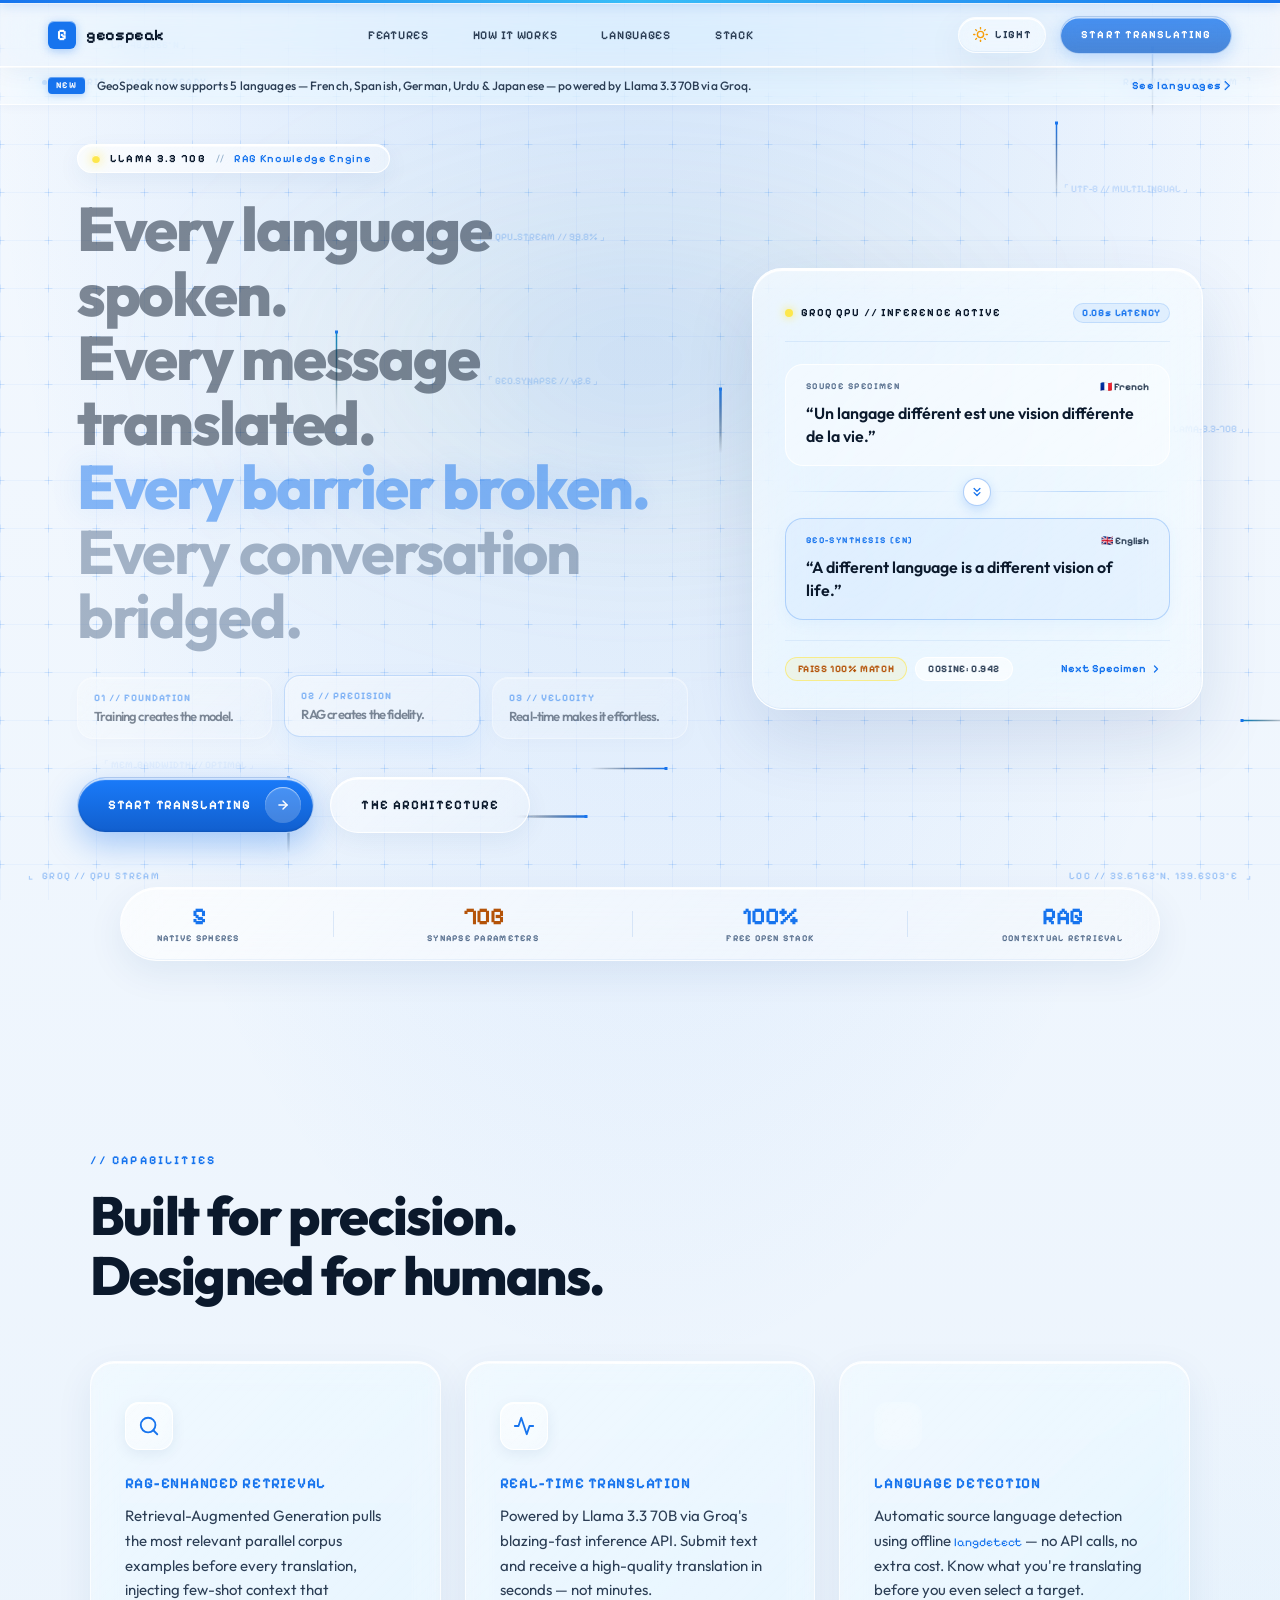
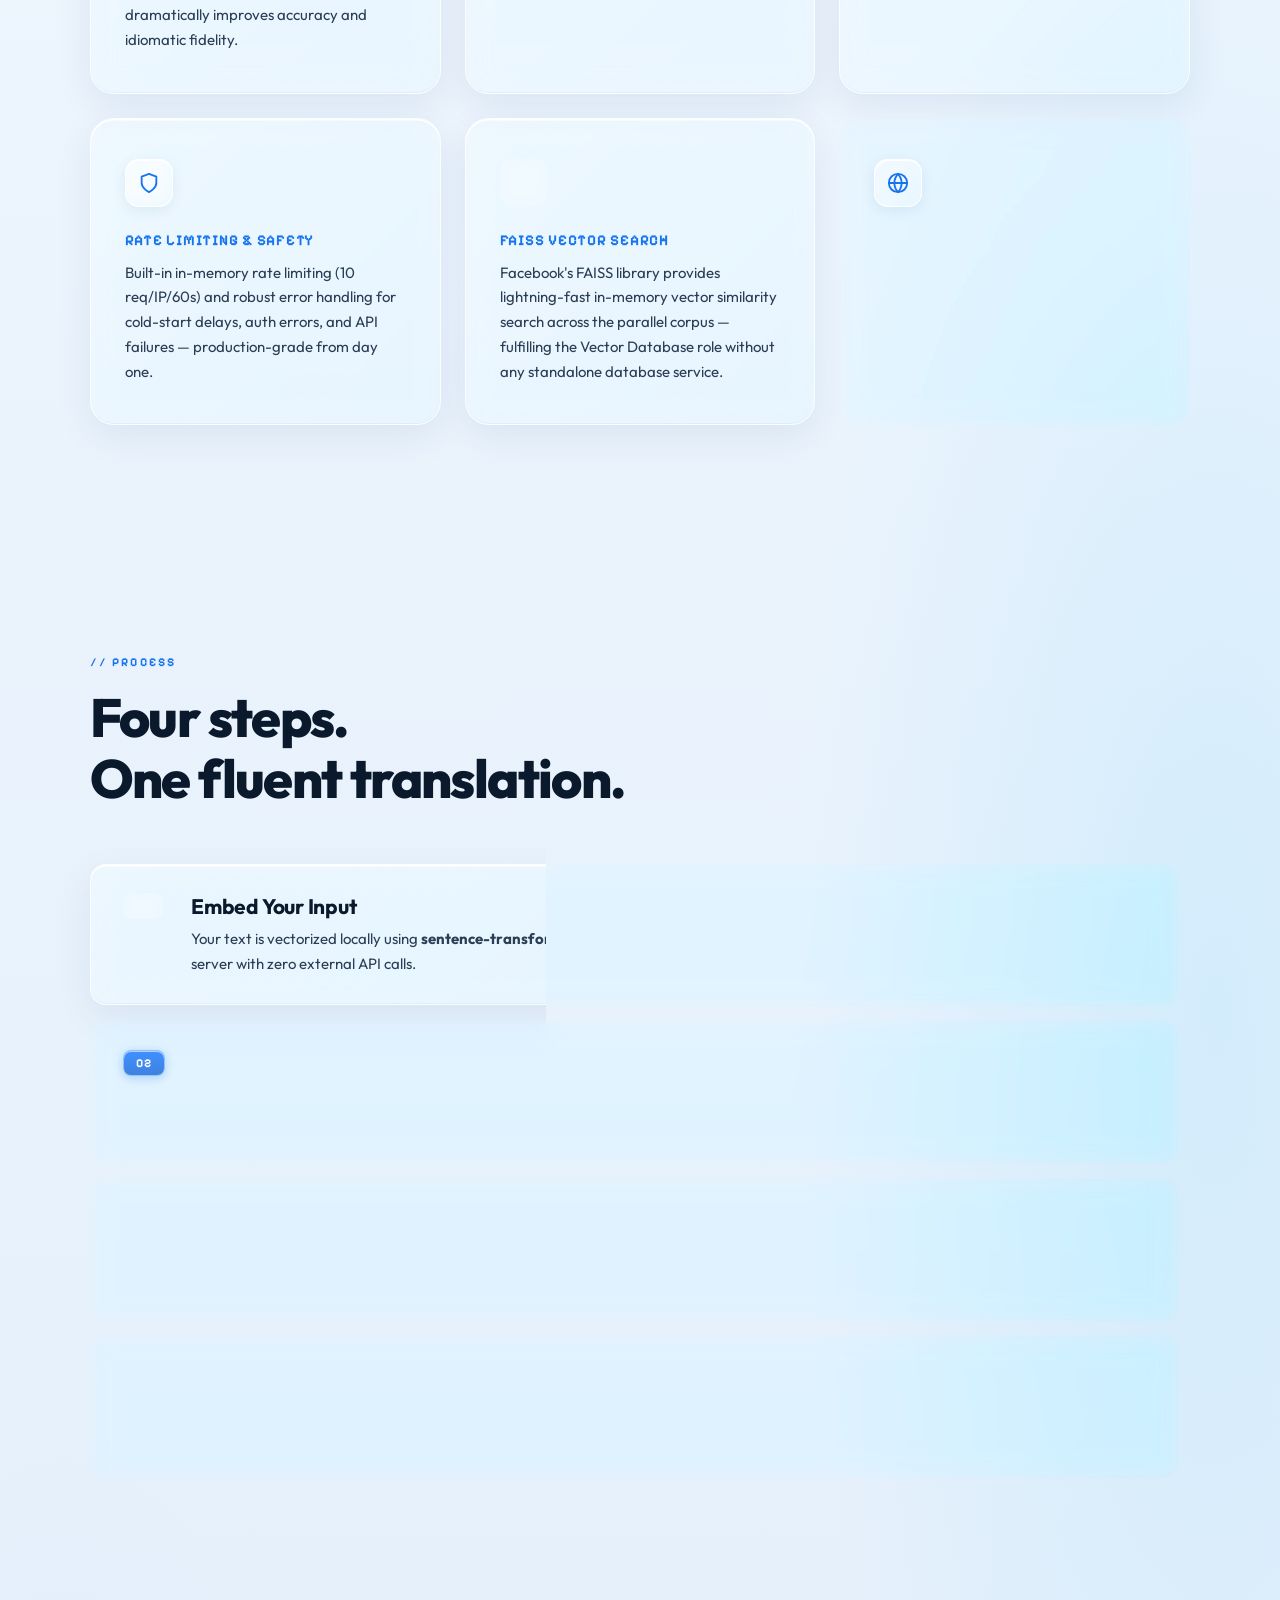
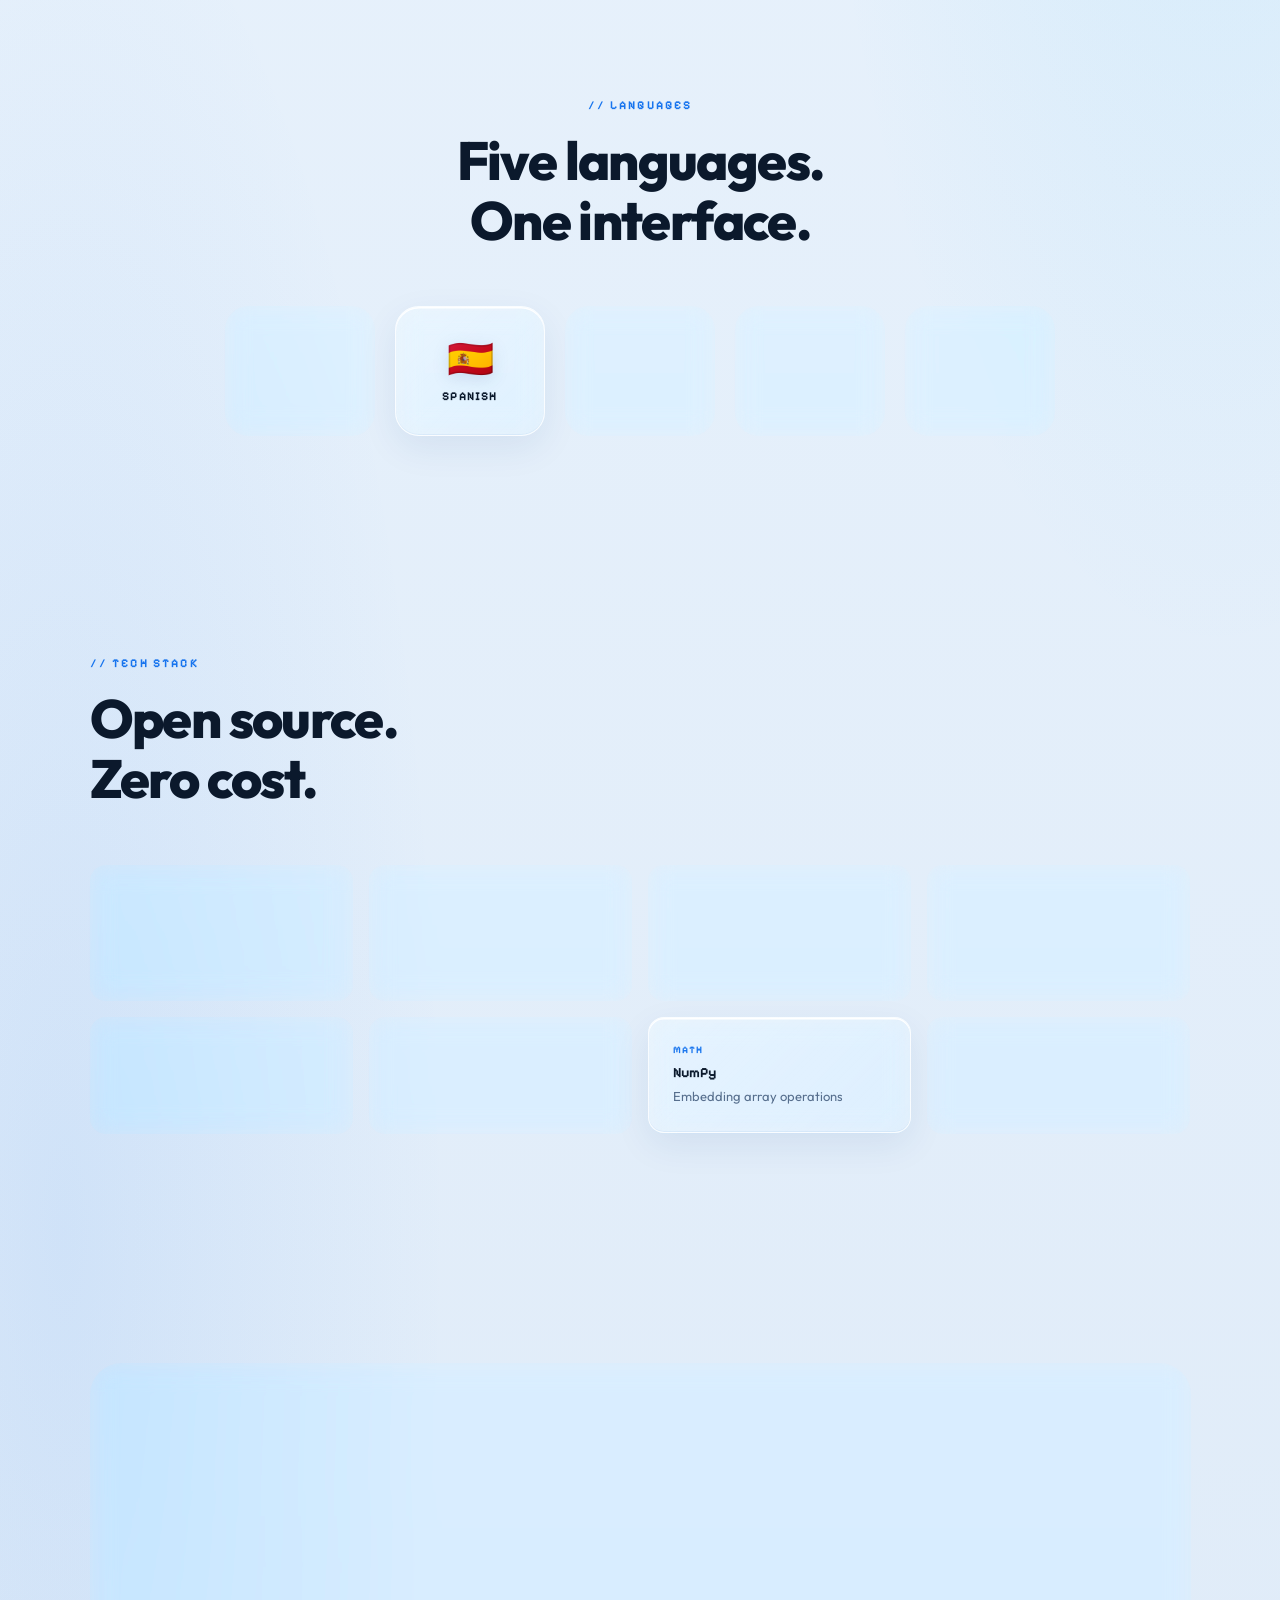
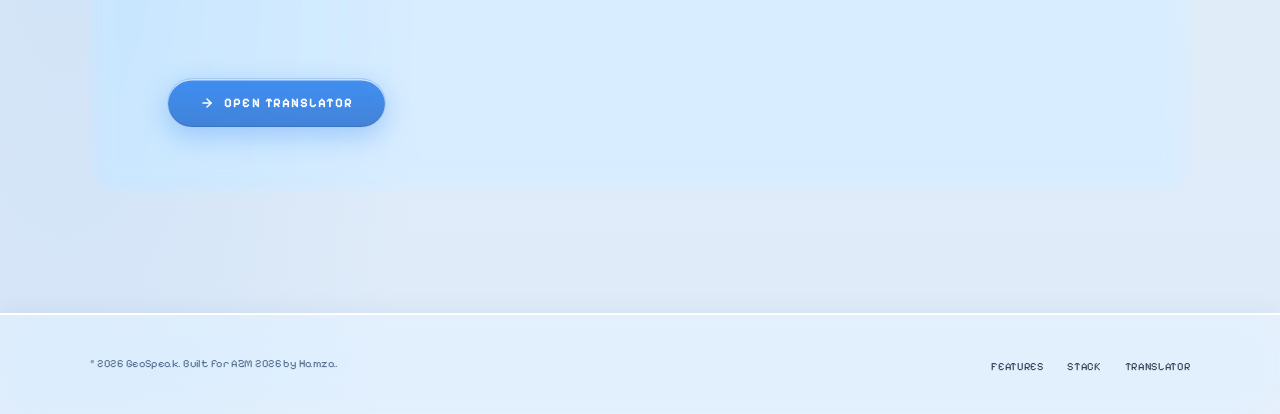
==== commit ad2af2be: "feat: dark mode, smooth buttery scroll, diff bg" ====
--- a/templates/landing.html
+++ b/templates/landing.html
@@ -18,14 +18,45 @@
   <link rel="stylesheet" href="/static/landing.css" />
   <!-- Cinematic Luxury Hero Stylesheet -->
   <link rel="stylesheet" href="/static/hero-cinema.css" />
+
+  <!-- Immediate Theme Application to prevent Flash-Of-Unstyled-Theme -->
+  <script>
+    (function(){
+      try {
+        var saved = localStorage.getItem('geospeak-theme');
+        var theme = saved || (window.matchMedia && window.matchMedia('(prefers-color-scheme: dark)').matches ? 'dark' : 'light');
+        document.documentElement.setAttribute('data-theme', theme);
+      } catch(e){}
+    })();
+  </script>
+  <script src="/static/theme.js" defer></script>
 </head>
 <body>
 
   <!-- ══ Top Accent Border ══════════════════════════════════════ -->
   <div class="top-border" aria-hidden="true"></div>
 
-  <!-- ══ Full-Webpage Raining Pixels Canvas ═════════════════════ -->
-  <canvas id="pixel-canvas" class="decor-canvas" aria-hidden="true"></canvas>
+  <!-- ══ Terminal Chic Cybernetic Canvas ══════════════════════════ -->
+  <canvas id="terminal-canvas" class="decor-canvas" aria-hidden="true"></canvas>
+
+  <!-- ══ Terminal Chic Viewport HUD Telemetry ═════════════════════ -->
+  <div class="terminal-hud terminal-hud-tl" aria-hidden="true">
+    <span class="hud-bracket">⌜</span>
+    <span class="hud-dot"></span>
+    <span>SYS.GRID // MATRIX-READY</span>
+  </div>
+  <div class="terminal-hud terminal-hud-tr" aria-hidden="true">
+    <span>RAG_VEC // 384-DIM</span>
+    <span class="hud-bracket">⌝</span>
+  </div>
+  <div class="terminal-hud terminal-hud-bl" aria-hidden="true">
+    <span class="hud-bracket">⌞</span>
+    <span>GROQ // QPU STREAM</span>
+  </div>
+  <div class="terminal-hud terminal-hud-br" aria-hidden="true">
+    <span>LOC // 35.6762°N, 139.6503°E</span>
+    <span class="hud-bracket">⌟</span>
+  </div>
 
   <!-- ══ Apple Glass Top Navbar ═════════════════════════════════ -->
   <nav class="navbar" role="navigation" aria-label="Main navigation">
@@ -41,9 +72,21 @@
       <li><a href="#stack" id="nav-stack">Stack</a></li>
     </ul>
 
-    <a href="/app" class="nav-cta" id="nav-cta-translate">
-      Start Translating
-    </a>
+    <div class="nav-actions">
+      <button class="theme-toggle-btn" id="theme-toggle-btn" type="button" aria-label="Toggle theme">
+        <span class="theme-icon sun-icon" aria-hidden="true">
+          <svg width="15" height="15" viewBox="0 0 24 24" fill="none" stroke="currentColor" stroke-width="2.2" stroke-linecap="round" stroke-linejoin="round"><circle cx="12" cy="12" r="5"></circle><line x1="12" y1="1" x2="12" y2="3"></line><line x1="12" y1="21" x2="12" y2="23"></line><line x1="4.22" y1="4.22" x2="5.64" y2="5.64"></line><line x1="18.36" y1="18.36" x2="19.78" y2="19.78"></line><line x1="1" y1="12" x2="3" y2="12"></line><line x1="21" y1="12" x2="23" y2="12"></line><line x1="4.22" y1="19.78" x2="5.64" y2="18.36"></line><line x1="18.36" y1="5.64" x2="19.78" y2="4.22"></line></svg>
+        </span>
+        <span class="theme-icon moon-icon" aria-hidden="true">
+          <svg width="15" height="15" viewBox="0 0 24 24" fill="none" stroke="currentColor" stroke-width="2.2" stroke-linecap="round" stroke-linejoin="round"><path d="M21 12.79A9 9 0 1 1 11.21 3 7 7 0 0 0 21 12.79z"></path></svg>
+        </span>
+        <span class="theme-label" id="theme-label">Light</span>
+      </button>
+
+      <a href="/app" class="nav-cta" id="nav-cta-translate">
+        Start Translating
+      </a>
+    </div>
   </nav>
 
   <!-- ══ Announcement Ticker ════════════════════════════════════ -->
@@ -62,16 +105,6 @@
     <div class="hero-prism-glow" aria-hidden="true"></div>
 
     <!-- Ambient Telemetry Strip (Z-1 Coordinates) -->
-    <div class="hero-telemetry-strip" aria-hidden="true">
-      <div class="telemetry-node">
-        <span class="telemetry-ping"></span>
-        <span>LAT 48.8566° N // LON 2.3522° E [PARIS]</span>
-      </div>
-      <div class="telemetry-node">
-        <span class="telemetry-ping"></span>
-        <span>LAT 35.6762° N // LON 139.6503° E [TOKYO]</span>
-      </div>
-    </div>
 
     <!-- Architectural Stage Grid -->
     <div class="hero-stage">
@@ -411,8 +444,12 @@
   </footer>
 
   <!-- ══ Scripts ═════════════════════════════════════════════════ -->
-  <!-- Raining Pixels Animation Script (Full Webpage) -->
-  <script src="/static/pixel-rain.js"></script>
+  <!-- Terminal Chic Cybernetic Canvas Animation Script (Full Webpage) -->
+  <script src="/static/terminal-canvas.js"></script>
+
+  <!-- Lenis Momentum Smooth Scroll Engine -->
+  <script src="/static/lenis.min.js"></script>
+  <script src="/static/smooth-scroll.js"></script>
 
   <!-- UI Interactions & Scroll Dynamics -->
   <script>
@@ -563,17 +600,6 @@
         autoCycleTimer = setInterval(cycleSpecimen, 4200);
       });
 
-      // ── 6. Smooth anchor scrolling ───────────────────────────────
-      document.querySelectorAll('a[href^="#"]').forEach(anchor => {
-        anchor.addEventListener('click', e => {
-          const target = document.querySelector(anchor.getAttribute('href'));
-          if (target) {
-            e.preventDefault();
-            target.scrollIntoView({ behavior: 'smooth', block: 'start' });
-          }
-        });
-      });
-
     });
   </script>
 
--- a/static/landing.css
+++ b/static/landing.css
@@ -8,18 +8,22 @@
 @import url('https://fonts.googleapis.com/css2?family=Pixelify+Sans:wght@400;500;600;700&family=Outfit:wght@300;400;500;600;700;800;900&display=swap');
 
 :root {
-    /* ── Luminous Light Blue Background & Atmosphere ── */
+    /* ── Luminous Light Blue Background & Atmosphere (Terminal Chic Aura) ── */
     --bg: #EDF4FC;
     --bg-dark: #E2EDFA;
-    --bg-canvas: linear-gradient(180deg, #F2F7FD 0%, #E8F1FB 50%, #E2EDFA 100%);
-    
+    --bg-canvas:
+        radial-gradient(ellipse 75% 45% at 50% -5%, rgba(23, 116, 238, 0.16), transparent 70%),
+        radial-gradient(ellipse 55% 40% at 95% 50%, rgba(56, 189, 248, 0.12), transparent 60%),
+        radial-gradient(ellipse 50% 45% at 5% 85%, rgba(23, 116, 238, 0.09), transparent 60%),
+        linear-gradient(180deg, #F3F8FE 0%, #E8F2FC 50%, #DFEBF8 100%);
+
     /* ── Brand Accents ── */
     --accent: #1774EE;
     --accent-hover: #1D4ED8;
     --accent-active: #1E40AF;
     --accent-dim: rgba(23, 116, 238, 0.12);
     --accent-glow: 0 0 28px rgba(23, 116, 238, 0.35);
-    
+
     --accent-yellow: #FDE74C;
     --accent-gold: #B45309;
 
@@ -116,7 +120,7 @@
     box-shadow: 0 0 12px rgba(23, 116, 238, 0.5);
 }
 
-/* ── Full-Webpage Raining Pixels Canvas ── */
+/* ── Terminal Chic Cybernetic Canvas ── */
 .decor-canvas {
     position: fixed;
     top: 0;
@@ -125,6 +129,80 @@
     height: 100vh;
     pointer-events: none;
     z-index: 0;
+    image-rendering: -webkit-optimize-contrast;
+    image-rendering: crisp-edges;
+}
+
+/* ── Terminal Chic Viewport HUD Telemetry ── */
+.terminal-hud {
+    position: fixed;
+    pointer-events: none;
+    z-index: 4;
+    font-family: var(--mono);
+    font-size: 10px;
+    letter-spacing: 0.12em;
+    color: rgba(23, 116, 238, 0.45);
+    text-transform: uppercase;
+    user-select: none;
+    display: flex;
+    align-items: center;
+    gap: 8px;
+    transition: opacity 0.3s ease;
+}
+
+.terminal-hud .hud-bracket {
+    color: rgba(23, 116, 238, 0.3);
+    font-weight: 700;
+}
+
+.terminal-hud .hud-dot {
+    width: 5px;
+    height: 5px;
+    border-radius: 50%;
+    background: #1774EE;
+    box-shadow: 0 0 8px #1774EE;
+    display: inline-block;
+    animation: hudDotPulse 2.4s ease-in-out infinite;
+}
+
+@keyframes hudDotPulse {
+
+    0%,
+    100% {
+        opacity: 0.3;
+        transform: scale(0.9);
+    }
+
+    50% {
+        opacity: 1;
+        transform: scale(1.2);
+    }
+}
+
+.terminal-hud-tl {
+    top: 76px;
+    left: 28px;
+}
+
+.terminal-hud-tr {
+    top: 76px;
+    right: 28px;
+}
+
+.terminal-hud-bl {
+    bottom: 18px;
+    left: 28px;
+}
+
+.terminal-hud-br {
+    bottom: 18px;
+    right: 28px;
+}
+
+@media (max-width: 960px) {
+    .terminal-hud {
+        display: none;
+    }
 }
 
 /* ── Apple Glass Top Navigation ── */
@@ -1045,4 +1123,332 @@
         flex-direction: column;
         align-items: flex-start;
     }
+}
+
+/* ============================================================
+   GeoSpeak — Apple Liquid Glass Theme Engine (Dark Mode)
+   Landing Page Cybernetic Obsidian Void & Luminous Apple Glass
+   ============================================================ */
+
+/* ── Smooth Theme Transition ── */
+html.theme-transitioning,
+html.theme-transitioning *,
+html.theme-transitioning *::before,
+html.theme-transitioning *::after {
+    transition: background 0.35s ease, background-color 0.35s ease, border-color 0.35s ease, color 0.35s ease, fill 0.35s ease, box-shadow 0.35s ease !important;
+}
+
+/* ── Nav Actions Container ── */
+.nav-actions {
+    display: flex;
+    align-items: center;
+    gap: 14px;
+}
+
+/* ── Theme Toggle Button ── */
+.theme-toggle-btn {
+    display: inline-flex;
+    align-items: center;
+    gap: 7px;
+    height: 36px;
+    padding: 0 14px;
+    background: var(--gl-surface-pill);
+    backdrop-filter: blur(12px) saturate(var(--gl-saturate));
+    -webkit-backdrop-filter: blur(12px) saturate(var(--gl-saturate));
+    border: var(--gl-border-glass);
+    border-radius: var(--gl-radius-full);
+    color: var(--text-secondary);
+    font-family: var(--mono);
+    font-size: 11px;
+    font-weight: 700;
+    letter-spacing: 0.06em;
+    text-transform: uppercase;
+    cursor: pointer;
+    box-shadow: var(--gl-shadow-soft), var(--gl-shadow-inner);
+    transition: all 0.25s var(--ease-apple);
+    user-select: none;
+}
+
+.theme-toggle-btn:hover {
+    color: var(--accent);
+    background: var(--gl-surface-pill-hover);
+    border-color: var(--gl-border-accent);
+    transform: translateY(-1px);
+    box-shadow: var(--gl-shadow-md), var(--gl-shadow-inner);
+}
+
+.theme-toggle-btn:active {
+    transform: translateY(0) scale(0.97);
+}
+
+.theme-toggle-btn .theme-icon {
+    display: inline-flex;
+    align-items: center;
+    justify-content: center;
+    line-height: 1;
+}
+
+/* Default / Light mode toggle icon visibility */
+.theme-toggle-btn .sun-icon {
+    display: inline-flex;
+    color: #F59E0B;
+}
+
+.theme-toggle-btn .moon-icon {
+    display: none;
+}
+
+/* Dark mode toggle icon visibility */
+[data-theme="dark"] .theme-toggle-btn .sun-icon {
+    display: none;
+}
+
+[data-theme="dark"] .theme-toggle-btn .moon-icon {
+    display: inline-flex;
+    color: var(--accent);
+}
+
+/* ── Landing Page Dark Mode Tokens & Overrides ── */
+[data-theme="dark"] {
+    --bg: #070B14;
+    --bg-dark: #0A101D;
+    --bg-canvas:
+        radial-gradient(ellipse 80% 50% at 50% -5%, rgba(23, 116, 238, 0.22), transparent 70%),
+        radial-gradient(ellipse 60% 45% at 95% 45%, rgba(56, 189, 248, 0.15), transparent 60%),
+        radial-gradient(ellipse 55% 50% at 5% 85%, rgba(14, 165, 233, 0.12), transparent 60%),
+        linear-gradient(180deg, #070B14 0%, #0A1122 50%, #05080F 100%);
+
+    --accent: #38BDF8;
+    --accent-hover: #60A5FA;
+    --accent-active: #2563EB;
+    --accent-dim: rgba(56, 189, 248, 0.15);
+    --accent-glow: 0 0 32px rgba(56, 189, 248, 0.42);
+
+    --accent-yellow: #FDE047;
+    --accent-gold: #F59E0B;
+    --status-online: #4ADE80;
+
+    --text-primary: #F8FAFC;
+    --text-secondary: #CBD5E1;
+    --text-muted: #94A3B8;
+    --text-faint: #475569;
+
+    --gl-surface-nav: rgba(10, 16, 30, 0.72);
+    --gl-surface-ticker: rgba(13, 21, 38, 0.65);
+    --gl-surface-card: linear-gradient(135deg, rgba(17, 26, 44, 0.75) 0%, rgba(13, 20, 36, 0.55) 100%);
+    --gl-surface-card-hover: linear-gradient(135deg, rgba(26, 38, 64, 0.85) 0%, rgba(17, 26, 44, 0.65) 100%);
+    --gl-surface-pill: rgba(255, 255, 255, 0.08);
+    --gl-surface-pill-hover: rgba(255, 255, 255, 0.15);
+    --gl-surface-elevated: rgba(18, 27, 46, 0.92);
+
+    --gl-border-glass: 1px solid rgba(255, 255, 255, 0.12);
+    --gl-border-glass-strong: 1px solid rgba(255, 255, 255, 0.20);
+    --gl-border-accent: 1px solid rgba(56, 189, 248, 0.45);
+    --gl-border-light: rgba(255, 255, 255, 0.06);
+
+    --gl-shadow-soft: 0 12px 36px rgba(0, 0, 0, 0.50);
+    --gl-shadow-md: 0 18px 48px rgba(0, 0, 0, 0.65);
+    --gl-shadow-lg: 0 24px 64px rgba(0, 0, 0, 0.80);
+    --gl-shadow-inner: inset 0 1.5px 0.5px rgba(255, 255, 255, 0.14), inset 0 -1px 0.5px rgba(0, 0, 0, 0.5);
+    --gl-shadow-inner-strong: inset 0 2px 1px rgba(255, 255, 255, 0.22), inset 0 -1px 1px rgba(0, 0, 0, 0.7);
+}
+
+/* ── Dark Mode Component Refinements ── */
+[data-theme="dark"] .navbar {
+    border-bottom-color: rgba(255, 255, 255, 0.10);
+    box-shadow: 0 4px 24px rgba(0, 0, 0, 0.4), inset 0 1px 0 rgba(255, 255, 255, 0.15);
+}
+
+[data-theme="dark"] .nav-links a:hover {
+    background: rgba(255, 255, 255, 0.10);
+    border-color: rgba(56, 189, 248, 0.3);
+}
+
+[data-theme="dark"] .ticker {
+    background: var(--gl-surface-ticker);
+    border-bottom-color: rgba(255, 255, 255, 0.10);
+}
+
+[data-theme="dark"] .feature-card {
+    border-color: rgba(255, 255, 255, 0.12);
+}
+
+[data-theme="dark"] .feature-card:hover {
+    border-color: rgba(56, 189, 248, 0.4);
+}
+
+[data-theme="dark"] .feature-icon {
+    background: rgba(14, 22, 38, 0.75);
+    border-color: rgba(255, 255, 255, 0.15);
+}
+
+[data-theme="dark"] .step-item {
+    background: var(--gl-surface-card);
+    border-color: rgba(255, 255, 255, 0.12);
+}
+
+[data-theme="dark"] .step-num {
+    background: rgba(56, 189, 248, 0.12);
+    border-color: rgba(56, 189, 248, 0.35);
+    color: var(--accent);
+}
+
+[data-theme="dark"] .lang-card {
+    border-color: rgba(255, 255, 255, 0.12);
+}
+
+[data-theme="dark"] .lang-card:hover,
+[data-theme="dark"] .lang-card.active {
+    background: rgba(20, 31, 54, 0.85);
+    border-color: var(--accent);
+}
+
+[data-theme="dark"] .stack-card {
+    border-color: rgba(255, 255, 255, 0.12);
+}
+
+[data-theme="dark"] .stack-card:hover {
+    border-color: rgba(56, 189, 248, 0.4);
+}
+
+[data-theme="dark"] .stack-badge {
+    background: rgba(56, 189, 248, 0.12);
+    border-color: rgba(56, 189, 248, 0.3);
+    color: var(--accent);
+}
+
+[data-theme="dark"] .cta-box {
+    background: linear-gradient(135deg, rgba(20, 31, 54, 0.85) 0%, rgba(13, 20, 38, 0.65) 100%);
+    border-color: rgba(255, 255, 255, 0.15);
+}
+
+[data-theme="dark"] footer {
+    border-top-color: rgba(255, 255, 255, 0.08);
+}
+
+/* ── Dark Mode Overrides for Cinematic Hero Section ── */
+[data-theme="dark"] .manifesto-panel {
+    background: linear-gradient(135deg, rgba(18, 28, 50, 0.65) 0%, rgba(12, 19, 36, 0.45) 100%);
+    border-color: rgba(255, 255, 255, 0.12);
+    box-shadow: 0 6px 18px rgba(0, 0, 0, 0.4), inset 0 1px 0.5px rgba(255, 255, 255, 0.12);
+}
+
+[data-theme="dark"] .manifesto-panel:hover,
+[data-theme="dark"] .manifesto-panel.highlight {
+    background: linear-gradient(135deg, rgba(26, 40, 72, 0.85) 0%, rgba(17, 26, 48, 0.65) 100%);
+    border-color: rgba(56, 189, 248, 0.45);
+    box-shadow: 0 10px 28px rgba(56, 189, 248, 0.18), inset 0 1.5px 1px rgba(255, 255, 255, 0.2);
+}
+
+[data-theme="dark"] .btn-monolith-glass {
+    background: linear-gradient(135deg, rgba(255, 255, 255, 0.08) 0%, rgba(255, 255, 255, 0.03) 100%);
+    border-color: rgba(255, 255, 255, 0.18);
+    color: var(--text-primary);
+    box-shadow: 0 8px 24px rgba(0, 0, 0, 0.4), inset 0 1.5px 0.5px rgba(255, 255, 255, 0.15);
+}
+
+[data-theme="dark"] .btn-monolith-glass:hover {
+    background: linear-gradient(135deg, rgba(255, 255, 255, 0.15) 0%, rgba(255, 255, 255, 0.06) 100%);
+    border-color: rgba(56, 189, 248, 0.5);
+    color: var(--accent);
+}
+
+[data-theme="dark"] .specimen-glass-card {
+    background: linear-gradient(145deg, rgba(18, 28, 50, 0.78) 0%, rgba(11, 18, 34, 0.60) 100%);
+    border-color: rgba(255, 255, 255, 0.16);
+    box-shadow: 0 30px 80px rgba(0, 0, 0, 0.7), inset 0 2px 1px rgba(255, 255, 255, 0.2);
+}
+
+[data-theme="dark"] .specimen-subhead {
+    border-bottom-color: rgba(255, 255, 255, 0.10);
+}
+
+[data-theme="dark"] .specimen-target-wrap {
+    background: rgba(10, 16, 32, 0.85);
+    border-color: rgba(255, 255, 255, 0.14);
+}
+
+[data-theme="dark"] .cycle-specimen-btn {
+    background: rgba(255, 255, 255, 0.08);
+    border-color: rgba(255, 255, 255, 0.16);
+    color: var(--text-secondary);
+}
+
+[data-theme="dark"] .cycle-specimen-btn:hover {
+    background: rgba(255, 255, 255, 0.16);
+    border-color: var(--accent);
+    color: var(--accent);
+}
+
+[data-theme="dark"] .terminal-hud {
+    color: rgba(56, 189, 248, 0.55);
+}
+
+[data-theme="dark"] .terminal-hud .hud-bracket {
+    color: rgba(56, 189, 248, 0.35);
+}
+
+[data-theme="dark"] .terminal-hud .hud-dot {
+    background: #38BDF8;
+    box-shadow: 0 0 10px #38BDF8;
+}
+
+/* ── Hero Chrono Dock Dark Mode ── */
+[data-theme="dark"] .hero-chrono-dock {
+    background: linear-gradient(135deg, rgba(16, 25, 46, 0.85) 0%, rgba(10, 16, 32, 0.68) 100%);
+    border: 1px solid rgba(255, 255, 255, 0.16);
+    box-shadow: 0 16px 48px rgba(0, 0, 0, 0.65),
+        inset 0 1.5px 0.5px rgba(255, 255, 255, 0.18),
+        inset 0 -1px 1px rgba(0, 0, 0, 0.8),
+        0 0 24px rgba(56, 189, 248, 0.08);
+}
+
+[data-theme="dark"] .hero-jewel-pill {
+    background: linear-gradient(135deg, rgba(16, 25, 46, 0.85) 0%, rgba(10, 16, 32, 0.68) 100%);
+    border: 1px solid rgba(255, 255, 255, 0.16);
+    box-shadow: 0 16px 48px rgba(0, 0, 0, 0.65),
+        inset 0 1.5px 0.5px rgba(255, 255, 255, 0.18),
+        inset 0 -1px 1px rgba(0, 0, 0, 0.8),
+        0 0 24px rgba(56, 189, 248, 0.08);
+}
+
+[data-theme="dark"] .chrono-stat {
+    color: var(--accent);
+    text-shadow: 0 0 16px rgba(56, 189, 248, 0.35);
+}
+
+[data-theme="dark"] .chrono-stat.gold-stat {
+    color: #FDE047;
+    text-shadow: 0 0 16px rgba(253, 224, 71, 0.35);
+}
+
+[data-theme="dark"] .chrono-metric {
+    color: #94A3B8;
+}
+
+[data-theme="dark"] .chrono-separator {
+    background: rgba(255, 255, 255, 0.12);
+    box-shadow: 0 0 6px rgba(56, 189, 248, 0.15);
+}
+
+/* ── Lenis Smooth Scroll Engine ── */
+html.lenis,
+html.lenis body {
+    height: auto;
+}
+
+.lenis.lenis-smooth {
+    scroll-behavior: auto !important;
+}
+
+.lenis.lenis-smooth [data-lenis-prevent] {
+    overscroll-behavior: contain;
+}
+
+.lenis.lenis-stopped {
+    overflow: hidden;
+}
+
+.lenis.lenis-smooth iframe {
+    pointer-events: none;
 }
--- a/static/hero-cinema.css
+++ b/static/hero-cinema.css
@@ -645,3 +645,32 @@
         min-width: 40%;
     }
 }
+
+/* ── Dark Mode Overrides: Hero Chrono Dock ── */
+[data-theme="dark"] .hero-chrono-dock {
+    background: linear-gradient(135deg, rgba(16, 25, 46, 0.85) 0%, rgba(10, 16, 32, 0.68) 100%);
+    border: 1px solid rgba(255, 255, 255, 0.16);
+    box-shadow: 0 16px 48px rgba(0, 0, 0, 0.65), 
+                inset 0 1.5px 0.5px rgba(255, 255, 255, 0.18), 
+                inset 0 -1px 1px rgba(0, 0, 0, 0.8),
+                0 0 24px rgba(56, 189, 248, 0.08);
+}
+
+[data-theme="dark"] .chrono-stat {
+    color: var(--accent);
+    text-shadow: 0 0 16px rgba(56, 189, 248, 0.35);
+}
+
+[data-theme="dark"] .chrono-stat.gold-stat {
+    color: #FDE047;
+    text-shadow: 0 0 16px rgba(253, 224, 71, 0.35);
+}
+
+[data-theme="dark"] .chrono-metric {
+    color: #94A3B8;
+}
+
+[data-theme="dark"] .chrono-separator {
+    background: rgba(255, 255, 255, 0.12);
+    box-shadow: 0 0 6px rgba(56, 189, 248, 0.15);
+}
